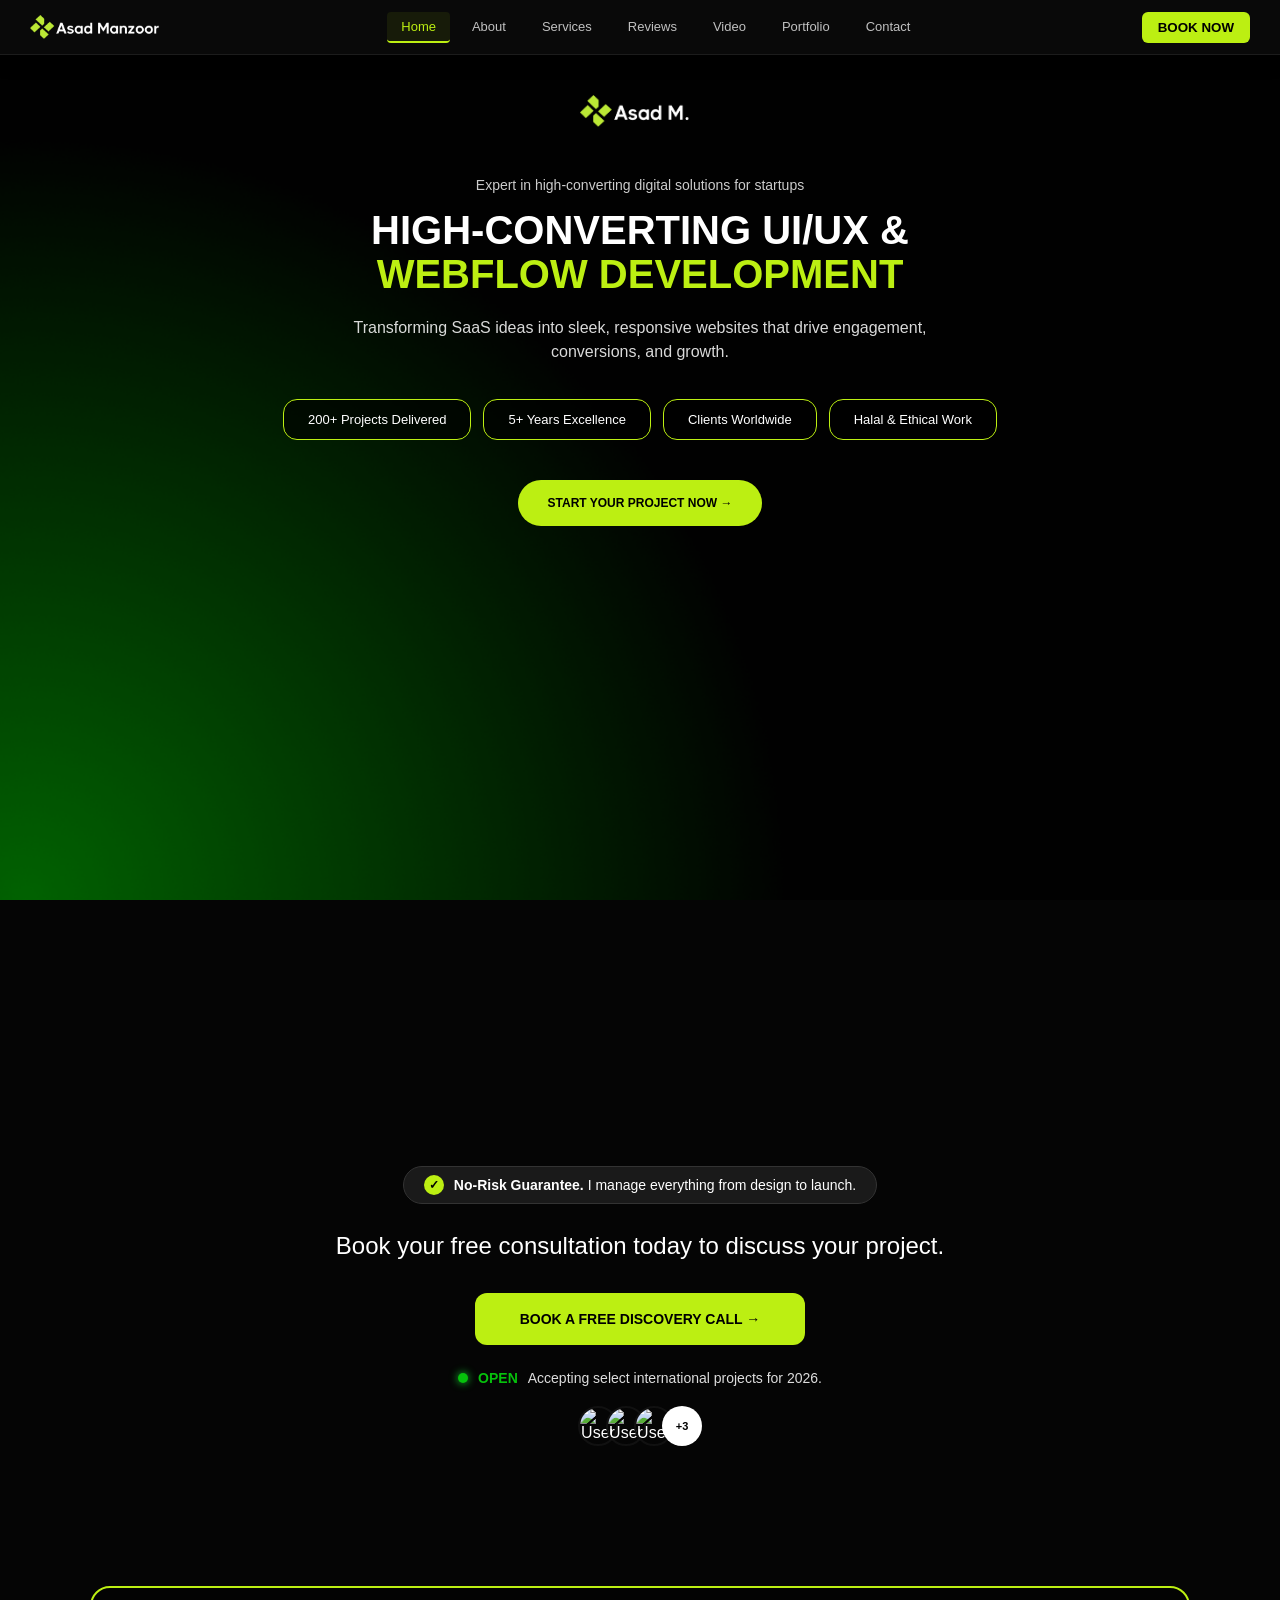
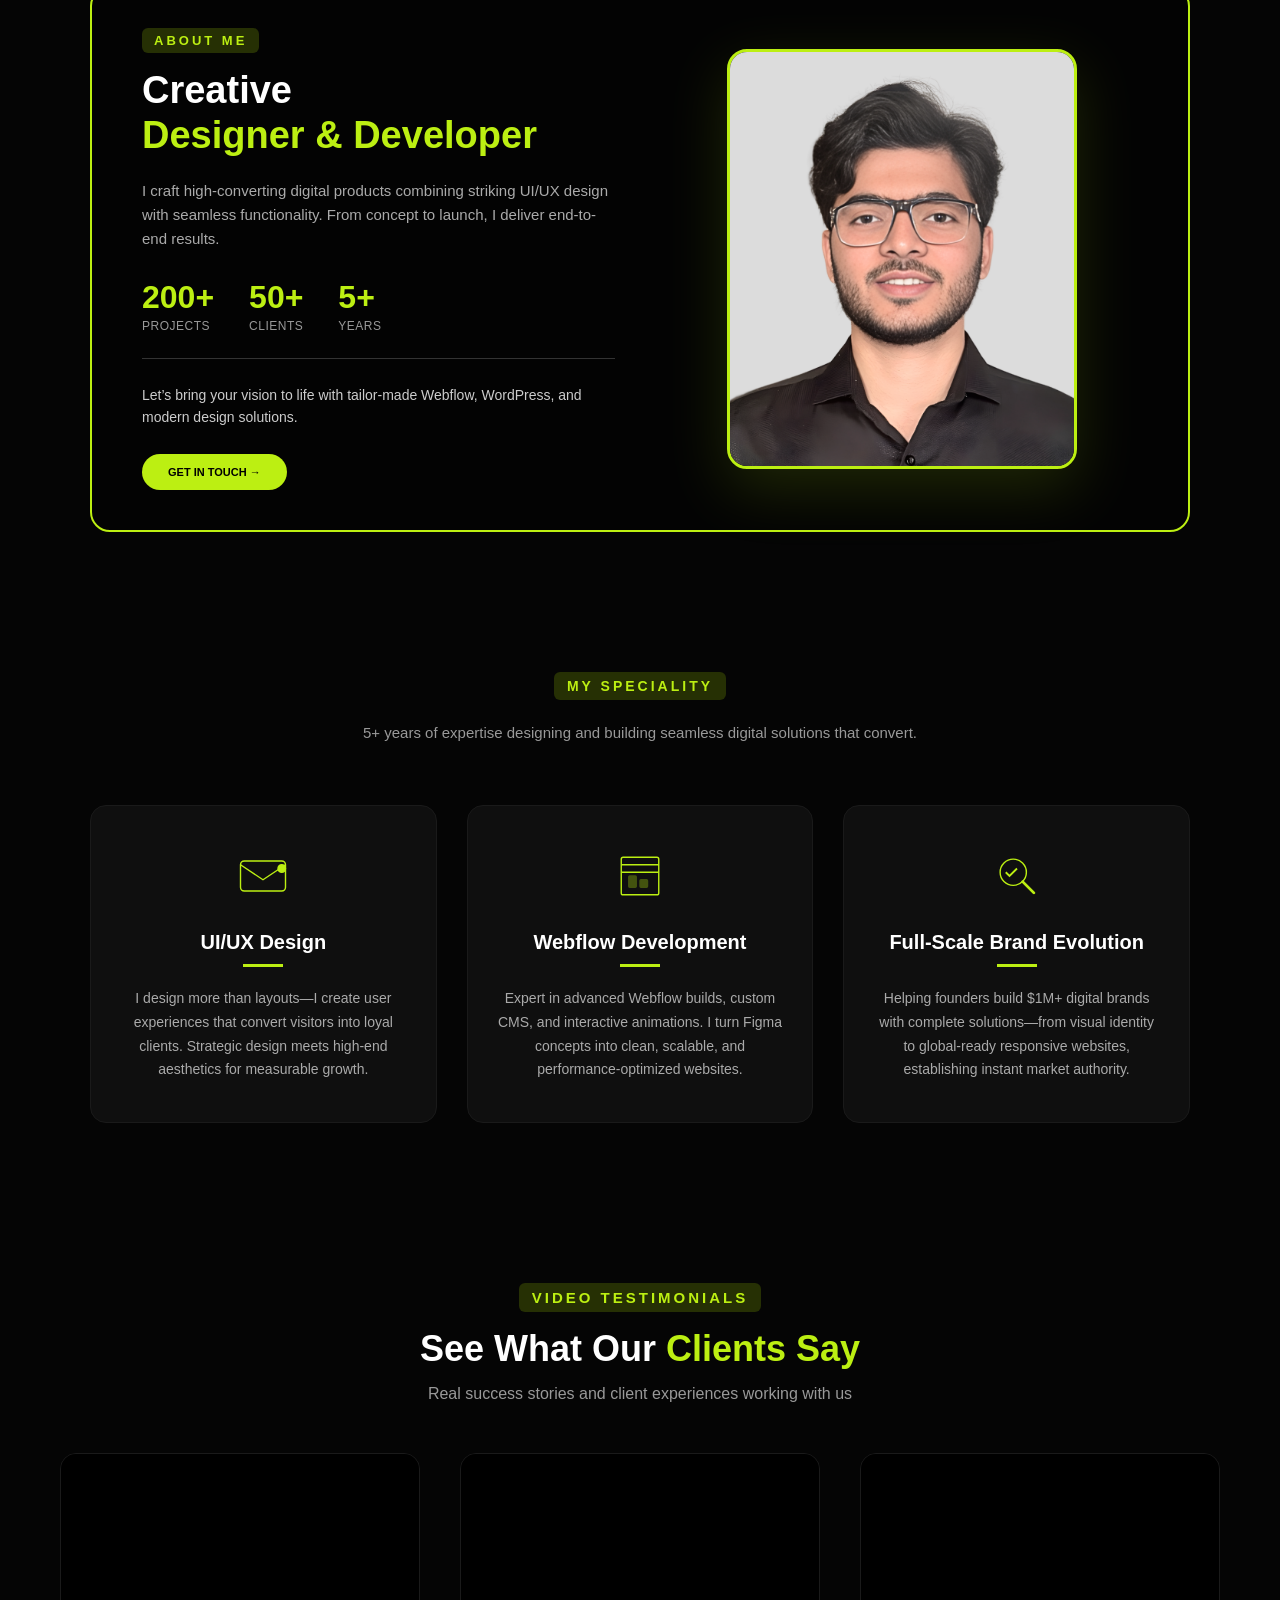
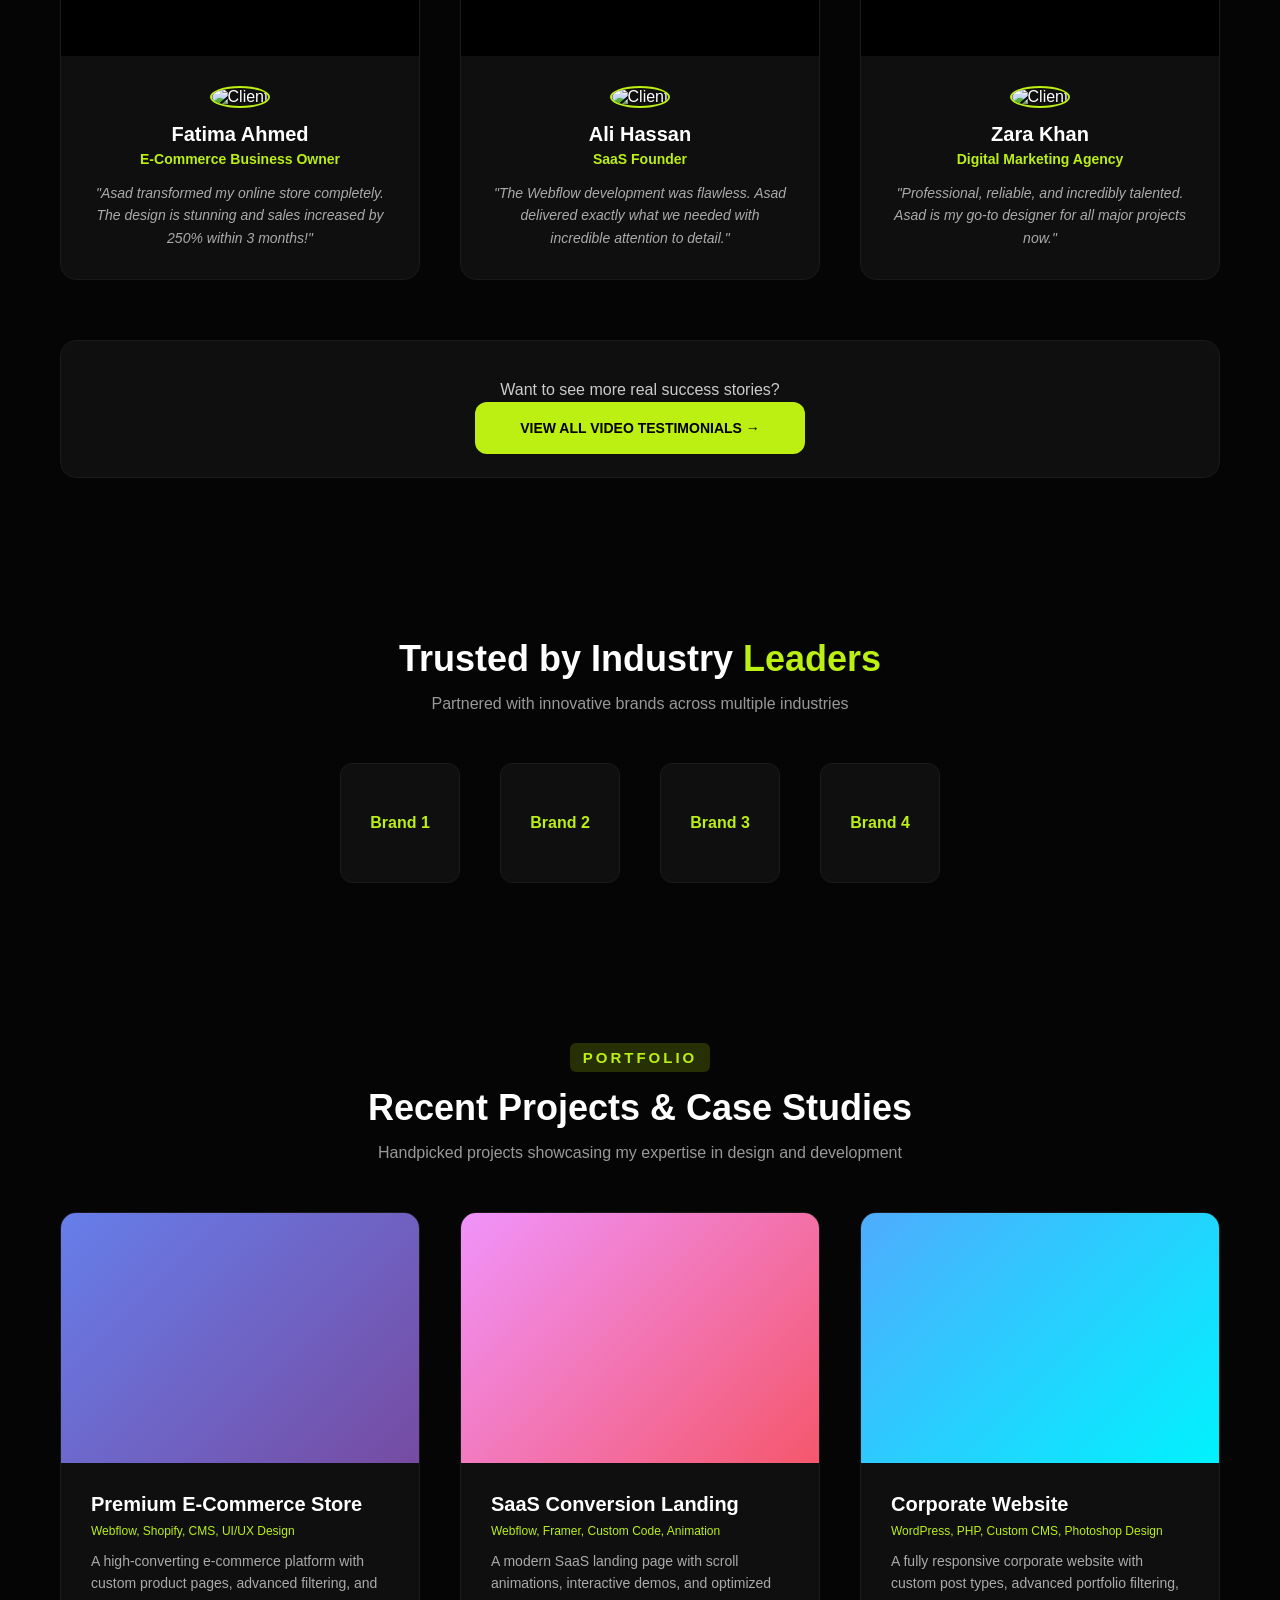
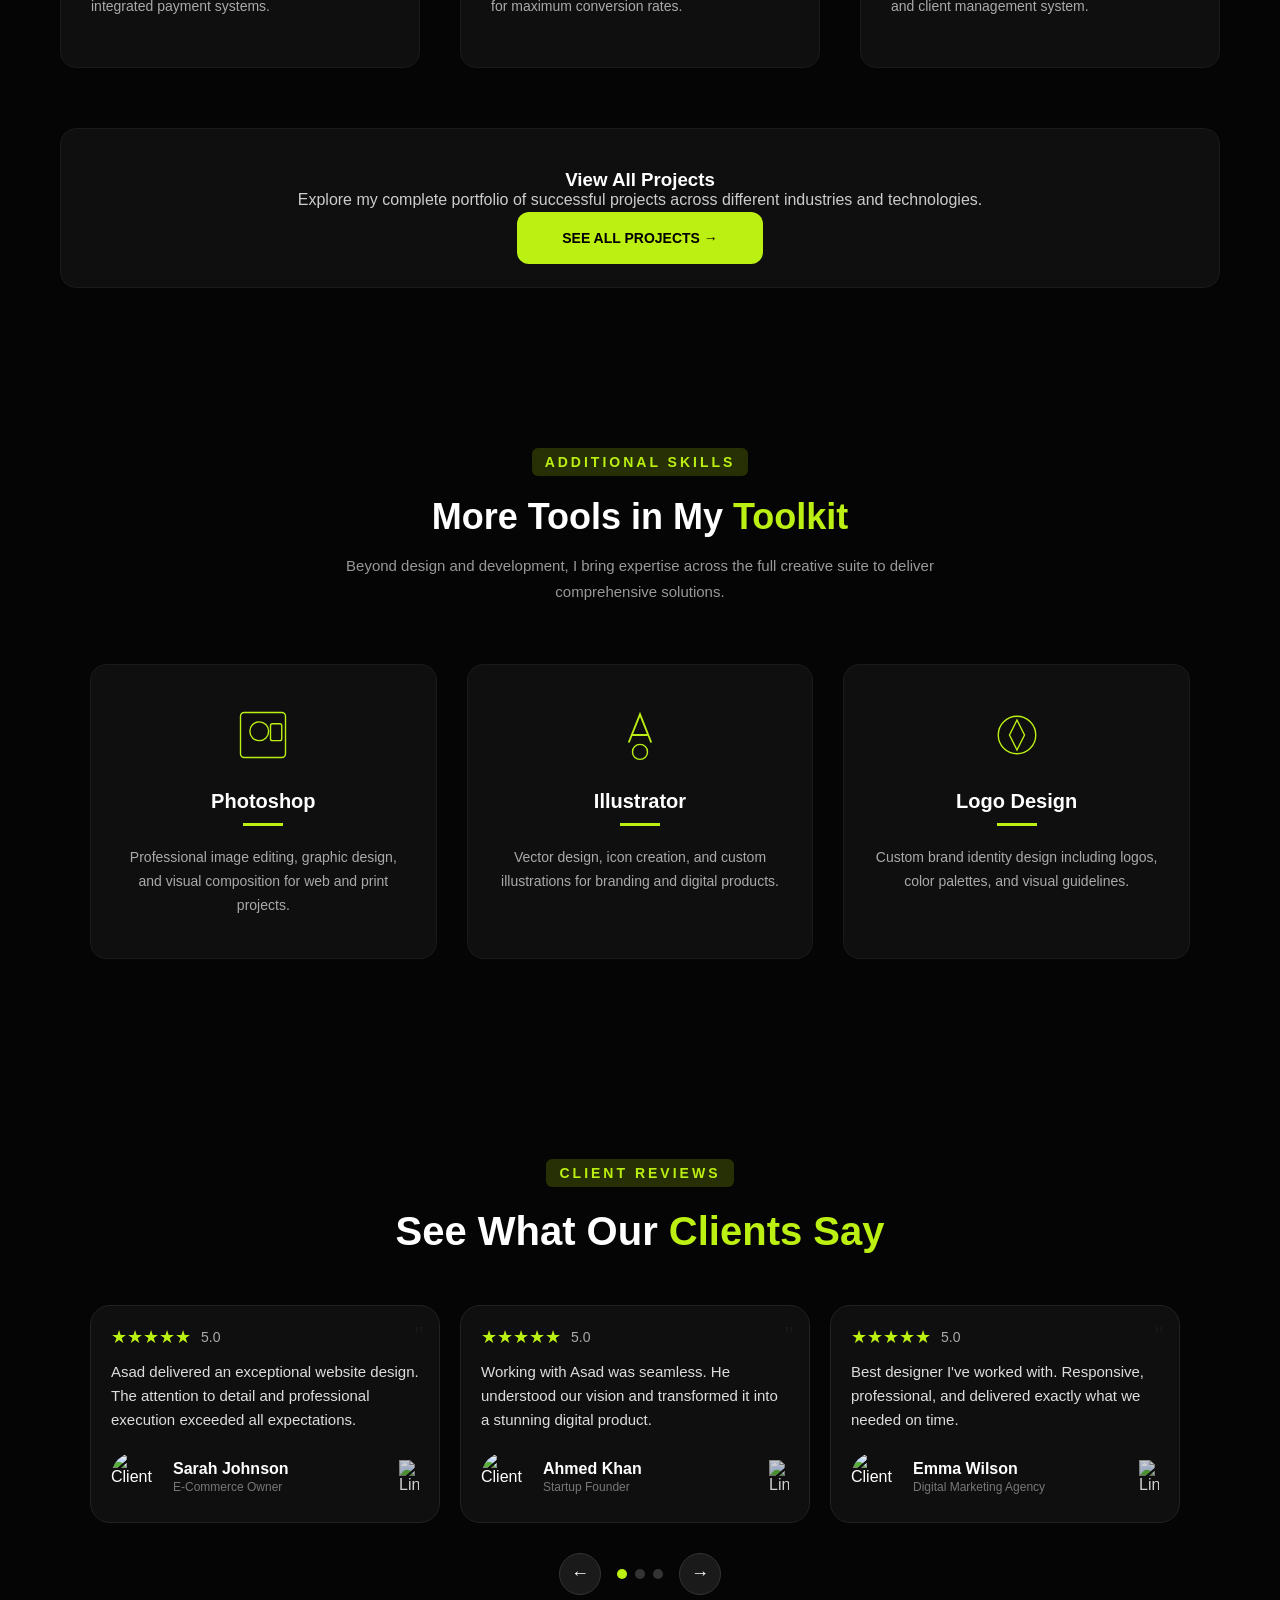
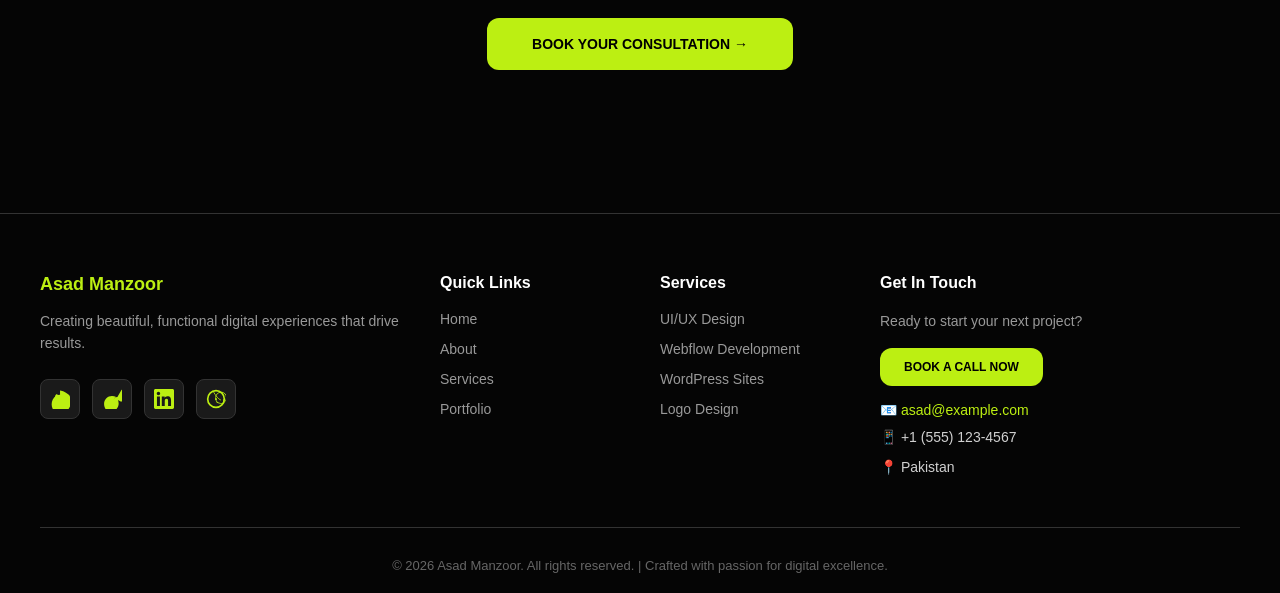
==== index.html @ 87a4d6ca "Done first comit" ====
<!DOCTYPE html> 
<html lang="en">
<head>
  <meta charset="UTF-8" />
  <meta name="viewport" content="width=device-width, initial-scale=1.0" />
  <title>AI Workshop Landing</title>
  
  <!-- Stylesheets -->
  <link rel="stylesheet" href="css/styles.css" />
</head>
<body>

  <!-- ============================================================
       NAVBAR (Loaded dynamically)
       ============================================================ -->
  <div id="navbar-container"></div>

  <!-- ============================================================
       MAIN CONTENT
       ============================================================ -->
  <main>

    <!-- --------------------------------------------------------
         HERO SECTION
         -------------------------------------------------------- -->
    <section class="hero-section" id="home">

      <!-- Logo -->
      <img class="header-logo" src="Assets/logo.png" alt="Logo" />

      <!-- Text -->
      <p class="subtitle">Expert in high-converting digital solutions for startups</p>

      <h1>
        HIGH-CONVERTING UI/UX &amp; <br />
        <span class="highlight">WEBFLOW DEVELOPMENT</span>
      </h1>

      <p class="description">
        Transforming SaaS ideas into sleek, responsive websites that drive engagement, conversions, and growth.
      </p>

      <!-- Info Pills -->
      <div class="info-row">
        <div class="info-pill">200+ Projects Delivered</div>
        <div class="info-pill">5+ Years Excellence</div>
        <div class="info-pill">Clients Worldwide</div>
        <div class="info-pill">Halal &amp; Ethical Work</div>
      </div>

      <!-- CTA -->
      <a href="#workshop" class="cta">START YOUR PROJECT NOW →</a>

      <!-- Video -->
      <div class="my-video">
        <iframe
          src="https://player.vimeo.com/video/1160197562?badge=0&amp;autopause=0&amp;player_id=0&amp;app_id=58479"
          frameborder="0"
          allow="autoplay; fullscreen;"
          title="Video"
        ></iframe>
      </div>

    </section>

    <!-- --------------------------------------------------------
         WORKSHOP CTA SECTION
         -------------------------------------------------------- -->
    <section class="workshop-section" id="workshop">

      <!-- Badge -->
      <div class="ws-badge">
        <div class="ws-check-icon">✓</div>
        <span>
          <strong style="color: white;">No-Risk Guarantee.</strong>
          I manage everything from design to launch.
        </span>
      </div>

      <!-- Headline -->
      <h2 class="ws-headline">
        Book your free consultation today to discuss your project.
      </h2>

      <!-- Button -->
      <a href="#" class="ws-button">BOOK A FREE DISCOVERY CALL →</a>

      <!-- Live Status -->
      <div class="ws-status-line">
        <div class="ws-live-dot"></div>
        <span style="color: #06c10c; font-weight: bold;">OPEN</span>
        <span>Accepting select international projects for 2026.</span>
      </div>

      <!-- Avatar Group -->
      <div class="avatar-group">
        <img src="https://i.pravatar.cc/100?img=1" class="avatar" alt="User 1" />
        <img src="https://i.pravatar.cc/100?img=2" class="avatar" alt="User 2" />
        <img src="https://i.pravatar.cc/100?img=3" class="avatar" alt="User 3" />
        <div class="avatar-count">+3</div>
      </div>

    </section>

    <!-- --------------------------------------------------------
         ABOUT SECTION
         -------------------------------------------------------- -->
    <section class="about-section" id="about">
      <div class="about-wrapper">
        <div class="about-box">
          <div class="about-content">
            <div class="section-label">ABOUT ME</div>
            <h2>Creative<br><span class="highlight">Designer &amp; Developer<br></span></h2>
            <p class="about-description">
              I craft high-converting digital products combining striking UI/UX design with seamless functionality. From concept to launch, I deliver end-to-end results.
            </p>
            
            <div class="about-stats">
              <div class="stat-item">
                <div class="stat-number">200+</div>
                <div class="stat-label">Projects</div>
              </div>
              <div class="stat-item">
                <div class="stat-number">50+</div>
                <div class="stat-label">Clients</div>
              </div>
              <div class="stat-item">
                <div class="stat-number">5+</div>
                <div class="stat-label">Years</div>
              </div>
            </div>

            <p class="about-text">
              Let’s bring your vision to life with tailor-made Webflow, WordPress, and modern design solutions.
            </p>
            
            <a href="#workshop" class="cta about-cta">GET IN TOUCH →</a>
          </div>
          <div class="about-image">
            <img src="Assets/Profile.png" alt="Profile" class="profile-img" />
          </div>
        </div>
      </div>
    </section>

    <!-- --------------------------------------------------------
         SPECIALITIES SECTION
         -------------------------------------------------------- -->
    <section class="specialities-section" id="speciality">

      <!-- Heading -->
      <div class="section-label">MY SPECIALITY</div>
      <p class="specialities-description">
        5+ years of expertise designing and building seamless digital solutions that convert.
      </p>

      <!-- Cards Grid -->
      <div class="specialities-grid">

        <!-- Card 1: UI/UX Design -->
        <div class="speciality-card">
          <div class="speciality-icon">
            <svg viewBox="0 0 64 64" xmlns="http://www.w3.org/2000/svg">
              <rect x="8" y="16" width="48" height="32" rx="4" />
              <path d="M8 20 L32 36 L56 20" />
              <circle cx="52" cy="24" r="4" fill="#BCEF12" />
            </svg>
          </div>
          <h3>UI/UX Design</h3>
          <div class="speciality-underline"></div>
          <p>I design more than layouts—I create user experiences that convert visitors into loyal clients. Strategic design meets high-end aesthetics for measurable growth.</p>
        </div>

        <!-- Card 2: Webflow Development -->
        <div class="speciality-card">
          <div class="speciality-icon">
            <svg viewBox="0 0 64 64" xmlns="http://www.w3.org/2000/svg">
              <rect x="12" y="12" width="40" height="40" rx="2" />
              <path d="M12 20 L52 20 M12 28 L52 28" />
              <rect x="20" y="32" width="8" height="12" rx="1" fill="#BCEF12" opacity="0.3" />
              <rect x="32" y="36" width="8" height="8" rx="1" fill="#BCEF12" opacity="0.3" />
            </svg>
          </div>
          <h3>Webflow Development</h3>
          <div class="speciality-underline"></div>
          <p>Expert in advanced Webflow builds, custom CMS, and interactive animations. I turn Figma concepts into clean, scalable, and performance-optimized websites.</p>
        </div>

        <!-- Card 3: Full-Scale Brand Evolution -->
        <div class="speciality-card">
          <div class="speciality-icon">
            <svg viewBox="0 0 64 64" xmlns="http://www.w3.org/2000/svg">
              <circle cx="28" cy="28" r="14" />
              <path d="M38 38 L50 50" stroke-width="3" stroke-linecap="round" />
              <polyline points="20,28 24,32 32,24" fill="none" stroke="#BCEF12" stroke-width="2" />
            </svg>
          </div>
          <h3>Full-Scale Brand Evolution</h3>
          <div class="speciality-underline"></div>
          <p>Helping founders build $1M+ digital brands with complete solutions—from visual identity to global-ready responsive websites, establishing instant market authority.</p>
        </div>

      </div><!-- end .specialities-grid -->

    </section>

    





    <!-- --------------------------------------------------------
         VIDEO TESTIMONIALS SECTION
         -------------------------------------------------------- -->
    <section class="video-testimonials" id="video-testimonials">
      <div class="testimonial-container">
        <div class="section-label">VIDEO TESTIMONIALS</div>
        <h2>See What Our <span class="highlight">Clients Say</span></h2>
        <p class="videos-description">Real success stories and client experiences working with us</p>
        
        <div class="video-grid">
          <!-- Video 1 -->
          <div class="video-card">
            <div class="video-wrapper">
              <iframe src="https://www.youtube.com/embed/dQw4w9WgXcQ" title="Client Testimonial 1" allowfullscreen="" loading="lazy"></iframe>
            </div>
            <div class="video-info">
              <div class="client-avatar">
                <img src="https://i.pravatar.cc/100?img=15" alt="Client" />
              </div>
              <h3>Fatima Ahmed</h3>
              <p class="client-role">E-Commerce Business Owner</p>
              <p class="client-testimonial">"Asad transformed my online store completely. The design is stunning and sales increased by 250% within 3 months!"</p>
            </div>
          </div>

          <!-- Video 2 -->
          <div class="video-card">
            <div class="video-wrapper">
              <iframe src="https://www.youtube.com/embed/dQw4w9WgXcQ" title="Client Testimonial 2" allowfullscreen="" loading="lazy"></iframe>
            </div>
            <div class="video-info">
              <div class="client-avatar">
                <img src="https://i.pravatar.cc/100?img=16" alt="Client" />
              </div>
              <h3>Ali Hassan</h3>
              <p class="client-role">SaaS Founder</p>
              <p class="client-testimonial">"The Webflow development was flawless. Asad delivered exactly what we needed with incredible attention to detail."</p>
            </div>
          </div>

          <!-- Video 3 -->
          <div class="video-card">
            <div class="video-wrapper">
              <iframe src="https://www.youtube.com/embed/dQw4w9WgXcQ" title="Client Testimonial 3" allowfullscreen="" loading="lazy"></iframe>
            </div>
            <div class="video-info">
              <div class="client-avatar">
                <img src="https://i.pravatar.cc/100?img=17" alt="Client" />
              </div>
              <h3>Zara Khan</h3>
              <p class="client-role">Digital Marketing Agency</p>
              <p class="client-testimonial">"Professional, reliable, and incredibly talented. Asad is my go-to designer for all major projects now."</p>
            </div>
          </div>
        </div>

        <div class="video-cta">
          <p>Want to see more real success stories?</p>
          <a href="video_testimonials.html" class="ws-button">VIEW ALL VIDEO TESTIMONIALS →</a>
        </div>
      </div>
    </section>

    <!-- --------------------------------------------------------
         TRUSTED PARTNERS SECTION
         -------------------------------------------------------- -->
    <section class="trusted-partners">
      <div class="partner-container">
        <h2>Trusted by Industry <span class="highlight">Leaders</span></h2>
        <p class="partners-description">Partnered with innovative brands across multiple industries</p>
        <div class="partners-logos">
          <div class="partner-logo">Brand 1</div>
          <div class="partner-logo">Brand 2</div>
          <div class="partner-logo">Brand 3</div>
          <div class="partner-logo">Brand 4</div>
        </div>
      </div>
    </section>




    <section class="projects" id="portfolio">
      <div class="section-label">PORTFOLIO</div>
      <h2>Recent Projects &amp; Case Studies</h2>
      <p class="projects-description">Handpicked projects showcasing my expertise in design and development</p>
      
      <div class="projects-grid">
        <!-- Project 1 -->
        <div class="project-card">
          <div class="project-image" style="background: linear-gradient(135deg, #667eea 0%, #764ba2 100%);">
            <div class="project-overlay">
              <h3>E-Commerce Platform</h3>
              <p>Shopify + Custom Webflow Integration</p>
            </div>
          </div>
          <div class="project-info">
            <h3>Premium E-Commerce Store</h3>
            <p class="project-tech">Webflow, Shopify, CMS, UI/UX Design</p>
            <p class="project-description">A high-converting e-commerce platform with custom product pages, advanced filtering, and integrated payment systems.</p>
          </div>
        </div>

        <!-- Project 2 -->
        <div class="project-card">
          <div class="project-image" style="background: linear-gradient(135deg, #f093fb 0%, #f5576c 100%);">
            <div class="project-overlay">
              <h3>SaaS Landing Page</h3>
              <p>Webflow + Custom Animations</p>
            </div>
          </div>
          <div class="project-info">
            <h3>SaaS Conversion Landing</h3>
            <p class="project-tech">Webflow, Framer, Custom Code, Animation</p>
            <p class="project-description">A modern SaaS landing page with scroll animations, interactive demos, and optimized for maximum conversion rates.</p>
          </div>
        </div>

        <!-- Project 3 -->
        <div class="project-card">
          <div class="project-image" style="background: linear-gradient(135deg, #4facfe 0%, #00f2fe 100%);">
            <div class="project-overlay">
              <h3>WordPress Corporate Site</h3>
              <p>WordPress + Custom Theme</p>
            </div>
          </div>
          <div class="project-info">
            <h3>Corporate Website</h3>
            <p class="project-tech">WordPress, PHP, Custom CMS, Photoshop Design</p>
            <p class="project-description">A fully responsive corporate website with custom post types, advanced portfolio filtering, and client management system.</p>
          </div>
        </div>
      </div>

      <div class="projects-cta">
        <h3>View All Projects</h3>
        <p>Explore my complete portfolio of successful projects across different industries and technologies.</p>
        <a href="portfolio_projects.html" class="ws-button">SEE ALL PROJECTS →</a>
      </div>
    </section>



    <!-- --------------------------------------------------------
         MY OTHER SKILLS
         -------------------------------------------------------- -->
    <section class="specialities-section">

      <!-- Heading -->
      <div class="section-label">ADDITIONAL SKILLS</div>
      <h2>More Tools in My <span class="highlight">Toolkit</span></h2>
      <p class="specialities-description">
        Beyond design and development, I bring expertise across the full creative suite to deliver comprehensive solutions.
      </p>

      <!-- Cards Grid -->
      <div class="specialities-grid">

        <!-- Card 1: Photoshop -->
        <div class="speciality-card">
          <div class="speciality-icon">
            <svg viewBox="0 0 64 64" xmlns="http://www.w3.org/2000/svg">
              <rect x="8" y="8" width="48" height="48" rx="4" />
              <circle cx="28" cy="28" r="10" />
              <rect x="40" y="20" width="12" height="18" rx="2" />
            </svg>
          </div>
          <h3>Photoshop</h3>
          <div class="speciality-underline"></div>
          <p>Professional image editing, graphic design, and visual composition for web and print projects.</p>
        </div>

        <!-- Card 2: Illustrator -->
        <div class="speciality-card">
          <div class="speciality-icon">
            <svg viewBox="0 0 64 64" xmlns="http://www.w3.org/2000/svg">
              <path d="M20 40 L32 10 L44 40 M24 32 L40 32" stroke="#BCEF12" stroke-width="2" fill="none" />
              <circle cx="32" cy="50" r="8" />
            </svg>
          </div>
          <h3>Illustrator</h3>
          <div class="speciality-underline"></div>
          <p>Vector design, icon creation, and custom illustrations for branding and digital products.</p>
        </div>

        <!-- Card 3: Logo Design -->
        <div class="speciality-card">
          <div class="speciality-icon">
            <svg viewBox="0 0 64 64" xmlns="http://www.w3.org/2000/svg">
              <circle cx="32" cy="32" r="20" />
              <path d="M32 16 L40 32 L32 48 L24 32 Z" />
            </svg>
          </div>
          <h3>Logo Design</h3>
          <div class="speciality-underline"></div>
          <p>Custom brand identity design including logos, color palettes, and visual guidelines.</p>
        </div>

      </div><!-- end .specialities-grid -->

    </section>


    

  


      <!-- --------------------------------------------------------
         TESTIMONIAL SECTION
         -------------------------------------------------------- -->
    <section class="testimonial-section" id="testimonials">

      <!-- Heading -->
      <div class="section-label">CLIENT REVIEWS</div>
      <h2>See What Our <span class="highlight">Clients Say</span></h2>

      <!-- Carousel Wrapper -->
      <div class="carousel-wrapper">
        <div class="carousel-track" id="carouselTrack">

          <!-- Card 1 -->
          <div class="testimonial-card">
            <div class="quote-icon">"</div>
            <div class="stars">★★★★★ <span class="rating-num">5.0</span></div>
            <p class="quote-text">
              Asad delivered an exceptional website design. The attention to detail and professional execution exceeded all expectations.
            </p>
            <div class="user-info">
              <img src="https://i.pravatar.cc/100?img=11" class="user-img" alt="Client" />
              <div>
                <div class="user-name">Sarah Johnson</div>
                <div class="user-title">E-Commerce Owner</div>
              </div>
              <img src="https://cdn-icons-png.flaticon.com/512/174/174857.png" class="linkedin-icon" alt="LinkedIn" />
            </div>
          </div>

            <div class="testimonial-card">
            <div class="quote-icon">"</div>
            <div class="stars">★★★★★ <span class="rating-num">5.0</span></div>
            <p class="quote-text">
              Working with Asad was seamless. He understood our vision and transformed it into a stunning digital product.
            </p>
            <div class="user-info">
              <img src="https://i.pravatar.cc/100?img=12" class="user-img" alt="Client" />
              <div>
                <div class="user-name">Ahmed Khan</div>
                <div class="user-title">Startup Founder</div>
              </div>
              <img src="https://cdn-icons-png.flaticon.com/512/174/174857.png" class="linkedin-icon" alt="LinkedIn" />
            </div>
          </div>

            <div class="testimonial-card">
            <div class="quote-icon">"</div>
            <div class="stars">★★★★★ <span class="rating-num">5.0</span></div>
            <p class="quote-text">
              Best designer I've worked with. Responsive, professional, and delivered exactly what we needed on time.
            </p>
            <div class="user-info">
              <img src="https://i.pravatar.cc/100?img=13" class="user-img" alt="Client" />
              <div>
                <div class="user-name">Emma Wilson</div>
                <div class="user-title">Digital Marketing Agency</div>
              </div>
              <img src="https://cdn-icons-png.flaticon.com/512/174/174857.png" class="linkedin-icon" alt="LinkedIn" />
            </div>
          </div>

          <!-- Card 2 -->
          <div class="testimonial-card">
            <div class="quote-icon">"</div>
            <div class="stars">★★★★★ <span class="rating-num">5.0</span></div>
            <p class="quote-text">
              Simple, practical, and straight to the point. Best 2 hours I've spent learning AI.
            </p>
            <div class="user-info">
              <img src="https://i.pravatar.cc/100?img=12" class="user-img" alt="Ahmed" />
              <div>
                <div class="user-name">Ahmed</div>
                <div class="user-title">Entrepreneur</div>
              </div>
              <img src="https://cdn-icons-png.flaticon.com/512/174/174857.png" class="linkedin-icon" alt="LinkedIn" />
            </div>
          </div>

          <!-- Card 3 -->
          <div class="testimonial-card">
            <div class="quote-icon">"</div>
            <div class="stars">★★★★☆ <span class="rating-num">4.5</span></div>
            <p class="quote-text">
              The way AI concepts and content creation were explained was very easy to follow.
            </p>
            <div class="user-info">
              <img src="https://i.pravatar.cc/100?img=26" class="user-img" alt="Noor" />
              <div>
                <div class="user-name">Noor Ahmed</div>
                <div class="user-title">Content Creator</div>
              </div>
              <img src="https://cdn-icons-png.flaticon.com/512/174/174857.png" class="linkedin-icon" alt="LinkedIn" />
            </div>
          </div>

        </div><!-- end .carousel-track -->
      </div><!-- end .carousel-wrapper -->

      <!-- Prev / Dots / Next -->
      <div class="carousel-controls">
        <button class="carousel-btn" id="prevBtn">&#8592;</button>
        <div class="dots" id="dots"></div>
        <button class="carousel-btn" id="nextBtn">&#8594;</button>
      </div>

      <!-- Bottom CTA -->
      <a href="#workshop" class="ws-button" style="margin-bottom: 0;">BOOK YOUR CONSULTATION →</a>

    </section>


  <!-- ============================================================
       FOOTER (Loaded dynamically)
       ============================================================ -->
  <div id="footer-container"></div>
  



  <!-- ============================================================
       SCRIPTS
       ============================================================ -->
  <script src="https://player.vimeo.com/api/player.js"></script>
  <script src="js/navigation.js"></script>
  <script src="js/carousel.js"></script>

  <script>
    // Load navbar and footer from external HTML files
    document.addEventListener('DOMContentLoaded', function() {
      // Load navbar
      fetch('navbar.html')
        .then(response => response.text())
        .then(data => {
          document.getElementById('navbar-container').innerHTML = data;
          // Initialize navigation
          initNavigation();
        });

      // Load footer
      fetch('footer.html')
        .then(response => response.text())
        .then(data => {
          document.getElementById('footer-container').innerHTML = data;
        });
    });

    function toggleMenu() {
      const nav = document.getElementById("nav");
      if(nav) nav.classList.toggle("active");
    }
  </script>

</body>
</html>
---- css/styles.css ----
/* ============================================================
   1. GLOBAL RESET & BASE STYLES
   ============================================================ */
* {
  margin: 0;
  padding: 0;
  box-sizing: border-box;
  font-family: Arial, Helvetica, sans-serif;
}

body {
  min-height: 200vh;
  background-color: #050505;
  color: white;
  width:100vw;
  padding-top: 55px;
}

body::before {
  content: "";
  position: fixed;
  inset: 0;
  background: url('../Assets/bg-main.png') center / cover no-repeat;
  z-index: -1;
  opacity: 0.8;
}


/* ============================================================
   2. HEADER
   ============================================================ */

/* --- Layout --- */
header {
  width: 100%;
  height: 55px;
  background-color: rgba(10, 10, 10, 0.98);
  backdrop-filter: blur(10px);
  -webkit-backdrop-filter: blur(10px);
  display: flex;
  align-items: center;
  justify-content: space-between;
  padding: 0 30px;
  position: fixed;
  top: 0;
  left: 0;
  z-index: 1000;
  border-bottom: 1px solid rgba(255, 255, 255, 0.08);
  box-shadow: 0 4px 20px rgba(0, 0, 0, 0.3);
}

/* --- Logo --- */
.logo-container {
  display: flex;
  flex-direction: column;
  gap: 2px;
}

.logo {
  color: white;
  font-weight: bold;
  font-size: 18px;
  white-space: nowrap;
}

.header-logo-small {
  width: 140px;
  height: auto;
  display: block;
}

.logo-subtitle {
  color: #BCEF12;
  font-size: 11px;
  font-weight: 600;
  letter-spacing: 0.5px;
  text-transform: uppercase;
}

/* --- Navigation --- */
nav {
  display: flex;
  gap: 8px;
  background-color: transparent;
  padding: 0;
  border-radius: 0;
  flex-wrap: wrap;
}

nav a {
  color: #e0e0e0;
  text-decoration: none;
  font-size: 13px;
  opacity: 0.85;
  padding: 7px 14px;
  border-radius: 4px;
  transition: all 0.3s ease;
  white-space: nowrap;
  border-bottom: 2px solid transparent;
}

nav a:hover {
  opacity: 1;
  color: #BCEF12;
  border-bottom-color: #BCEF12;
  background-color: rgba(188, 239, 18, 0.1);
}

nav a.active {
  color: #BCEF12;
  opacity: 1;
  border-bottom-color: #BCEF12;
  background-color: rgba(188, 239, 18, 0.08);
}

/* --- Header Button --- */
.head-button {
  padding: 8px 16px;
  background-color: #BCEF12;
  border: none;
  border-radius: 6px;
  font-weight: bold;
  cursor: pointer;
  color: black;
  transition: all 0.3s ease;
}

.head-button:hover {
  background-color: #a8d610;
  transform: scale(1.05);
}

/* --- Mobile Toggle --- */
.menu-toggle {
  display: none;
  font-size: 26px;
  color: white;
  cursor: pointer;
  background: none;
  border: none;
  padding: 0;
  z-index: 1001;
}

/* Mobile nav active state */
nav.active {
  display: flex !important;
  flex-direction: column;
  position: absolute;
  top: 55px;
  left: 0;
  width: 100%;
  background-color: rgba(17, 15, 15, 0.98);
  backdrop-filter: blur(8px);
  padding: 15px;
  gap: 0;
  border-radius: 0;
  border-bottom: 1px solid rgba(188, 239, 18, 0.15);
  box-shadow: 0 8px 24px rgba(0, 0, 0, 0.4);
}

nav.active a {
  width: 100%;
  padding: 12px 16px;
  border-radius: 8px;
  margin-bottom: 5px;
}


/* ============================================================
   3. HERO SECTION
   ============================================================ */

/* --- Layout --- */
.hero-section {
  min-height: 100vh;
  display: flex;
  flex-direction: column;
  align-items: center;
  justify-content: center;
  text-align: center;
  padding: 40px 20px;
}

/* --- Logo Image --- */
.header-logo {
  width: 120px;
  margin-bottom: 20px;
  padding-bottom: 30px;
}

/* --- Text Content --- */
.subtitle {
  font-size: 14px;
  opacity: 0.8;
  margin-bottom: 15px;
}

.hero-section h1 {
  font-size: 40px;
  line-height: 1.1;
  margin-bottom: 20px;
  font-weight: 800;
}

.highlight {
  color: #BCEF12;
}

.description {
  max-width: 650px;
  font-size: 16px;
  opacity: 0.85;
  margin-bottom: 35px;
  line-height: 1.5;
}

/* --- Info Pills Row --- */
.info-row {
  display: flex;
  flex-wrap: wrap;
  gap: 12px;
  justify-content: center;
  margin-bottom: 40px;
}

.info-pill {
  padding: 12px 24px;
  border-radius: 14px;
  border: 1px solid #BCEF12;
  background: rgba(0, 0, 0, 0.6);
  font-size: 13px;
}

/* --- CTA Button --- */
.cta {
  display: inline-block;
  padding: 16px 30px;
  background-color: #BCEF12;
  color: black;
  font-size: 12px;
  font-weight: 800;
  border-radius: 30px;
  text-decoration: none;
  transition: 0.2s;
}

.cta:hover {
  transform: scale(1.05);
}

/* --- Embedded Video --- */
.my-video {
  margin-top: 50px;
}

.my-video iframe {
  width: 80vw;
  max-width: 900px;
  aspect-ratio: 16 / 9;
  border-radius: 20px;
}


/* ============================================================
   4. WORKSHOP CTA SECTION
   ============================================================ */

/* --- Layout --- */
.workshop-section {
  padding: 40px 20px 80px 20px;
  display: flex;
  flex-direction: column;
  align-items: center;
  text-align: center;
}

/* --- Badge --- */
.ws-badge {
  display: inline-flex;
  align-items: center;
  background-color: #1a1a1a;
  border: 1px solid #333;
  padding: 8px 20px;
  border-radius: 50px;
  font-size: 14px;
  margin-bottom: 25px;
  gap: 10px;
}

.ws-check-icon {
  background-color: #BCEF12;
  color: black;
  width: 20px;
  height: 20px;
  border-radius: 50%;
  display: flex;
  align-items: center;
  justify-content: center;
  font-weight: bold;
  font-size: 12px;
}

/* --- Headline --- */
.ws-headline {
  font-size: 24px;
  line-height: 1.4;
  max-width: 700px;
  margin-bottom: 30px;
  font-weight: 400;
}

/* --- Workshop Button --- */
.ws-button {
  background-color: #BCEF12;
  color: black;
  padding: 18px 45px;
  font-size: 14px;
  font-weight: 800;
  border-radius: 12px;
  text-decoration: none;
  transition: 0.2s;
  margin-bottom: 25px;
}

.ws-button:hover {
  transform: scale(1.03);
  box-shadow: 0 0 20px rgba(188, 239, 18, 0.3);
}

/* --- Live Status Line --- */
.ws-status-line {
  display: flex;
  align-items: center;
  justify-content: center;
  gap: 10px;
  font-size: 14px;
  color: #ddd;
  margin-bottom: 20px;
}

.ws-live-dot {
  width: 10px;
  height: 10px;
  background-color: #06c10c;
  border-radius: 50%;
  box-shadow: 0 0 8px #13d630;
  animation: pulse 1.5s infinite;
}

@keyframes pulse {
  0%   { opacity: 1; }
  50%  { opacity: 0.5; }
  100% { opacity: 1; }
}

/* --- Avatar Group --- */
.avatar-group {
  display: flex;
  justify-content: center;
  align-items: center;
}

.avatar {
  width: 40px;
  height: 40px;
  border-radius: 50%;
  border: 2px solid #111;
  margin-left: -12px;
}

.avatar:first-child {
  margin-left: 0;
}

.avatar-count {
  width: 40px;
  height: 40px;
  border-radius: 50%;
  background-color: white;
  color: black;
  font-weight: bold;
  display: flex;
  align-items: center;
  justify-content: center;
  font-size: 11px;
  margin-left: -12px;
  z-index: 5;
}


/* ============================================================
   5. SPECIALITIES SECTION
   ============================================================ */

/* --- Section Layout --- */
.specialities-section {
  display: flex;
  flex-direction: column;
  align-items: center;

  padding: 80px 20px;
  text-align: center;
  max-width: 1200px;
  margin: 0 auto;
}

.specialities-section .section-label {
  font-size: 14px;
  width: fit-content;
  letter-spacing: 3px;
  color: #BCEF12;
  padding: 6px 13px;
  margin-bottom: 20px;
  font-weight: 600;
  background-color: #263004;
  border-radius: 6px;
}

.specialities-section h2 {
  font-size: 36px;
  margin-bottom: 15px;
  font-weight: 800;
}

.specialities-description {
  max-width: 650px;
  margin: 0 auto 60px auto;
  font-size: 15px;
  line-height: 1.7;
  color: #999;
}

/* --- Cards Grid --- */
.specialities-grid {
  display: grid;
  grid-template-columns: repeat(auto-fit, minmax(300px, 1fr));
  gap: 30px;
  max-width: 1100px;
  margin: 0 auto;
}

.speciality-card {
  background: #0f0f0f;
  border: 1px solid #1a1a1a;
  border-radius: 16px;
  padding: 40px 30px;
  text-align: center;
  transition: 0.3s;
}

.speciality-card:hover {
  border-color: #BCEF12;
  transform: translateY(-5px);
}

/* --- Icon --- */
.speciality-icon {
  width: 60px;
  height: 60px;
  margin: 0 auto 25px auto;
  display: flex;
  align-items: center;
  justify-content: center;
}

.speciality-icon svg {
  width: 100%;
  height: 100%;
  stroke: #BCEF12;
  fill: none;
  stroke-width: 1.5;
}

/* --- Card Title --- */
.speciality-card h3 {
  font-size: 20px;
  margin-bottom: 10px;
  font-weight: 600;
}

.speciality-underline {
  width: 40px;
  height: 3px;
  background: #BCEF12;
  margin: 0 auto 20px auto;
}

/* --- Card Description --- */
.speciality-card p {
  font-size: 14px;
  line-height: 1.7;
  color: #aaa;
}


/* ============================================================
   6. TESTIMONIAL CAROUSEL
   ============================================================ */

/* --- Section Layout --- */
.testimonial-section {
  padding: 80px 20px;
  text-align: center;
  max-width: 1200px;
  margin: 0 auto;
}

.testimonial-section::before {
  content: "";
  display: block;
  margin-bottom: 40px;
}

.testimonial-section .section-label {
  font-size: 14px;
  letter-spacing: 3px;
  color: #BCEF12;
  padding: 6px 13px;
  margin-bottom: 20px;
  font-weight: 600;
  background-color: #263004;
  border-radius: 6px;
  display: inline-block;
}

.testimonial-section h2 {
  font-size: 40px;
  line-height: 1.2;
  margin-bottom: 50px;
  font-weight: 800;
}

/* --- Carousel Wrapper (clips overflow) --- */
.carousel-wrapper {
  --gap: 20px;
  --visible: 3;                                   /* cards visible at once */
  max-width: 1100px;
  margin: 0 auto 30px auto;
  overflow: hidden;
}

/* --- Sliding Track --- */
.carousel-track {
  display: flex;
  gap: var(--gap);
  transition: transform 0.4s ease;
}

/* --- Individual Card --- */
.testimonial-card {
  background: #0f0f0f;
  border: 1px solid #222;
  border-radius: 20px;
  padding: 20px;
  /* each card = (100% - total gaps) / visible count */
  width:350px;
  flex-shrink: 0;
  text-align: left;
  position: relative;
}

/* --- Arrow Buttons --- */
.carousel-btn {
  background: #1a1a1a;
  border: 1px solid #333;
  color: white;
  width: 42px;
  height: 42px;
  border-radius: 50%;
  font-size: 18px;
  cursor: pointer;
  display: flex;
  align-items: center;
  justify-content: center;
  transition: 0.2s;
}

.carousel-btn:hover {
  background: #BCEF12;
  color: black;
  border-color: #BCEF12;
}

.carousel-controls {
  display: flex;
  align-items: center;
  justify-content: center;
  gap: 16px;
  margin-bottom: 40px;
}

/* --- Dot Indicators (built by JS) --- */
.dots {
  display: flex;
  gap: 8px;
}

.dot {
  width: 10px;
  height: 10px;
  border-radius: 50%;
  background: #333;
  transition: 0.3s;
  cursor: pointer;
}

.dot.active {
  background: #BCEF12;
}

.quote-icon {
  position: absolute;
  top: 15px;
  right: 15px;
  font-size: 24px;
  color: #1a1a1a;
  font-family: serif;
}

/* --- Stars & Rating --- */
.stars {
  color: #BCEF12;
  font-size: 18px;
  margin-bottom: 12px;
  display: flex;
  align-items: center;
  gap: 5px;
}

.rating-num {
  color: #aaa;
  font-size: 14px;
  margin-left: 5px;
}

/* --- Quote Text --- */
.quote-text {
  font-size: 15px;
  line-height: 1.6;
  color: #ddd;
  margin-bottom: 20px;
  min-height: 60px;
}

/* --- User Info --- */
.user-info {
  display: flex;
  align-items: center;
  gap: 12px;
  position: relative;
}

.user-img {
  width: 50px;
  height: 50px;
  border-radius: 50%;
  object-fit: cover;
}

.user-name {
  font-weight: bold;
  font-size: 16px;
  margin-bottom: 2px;
}

.user-title {
  font-size: 12px;
  color: #777;
}

.linkedin-icon {
  position: absolute;
  right: 0;
  width: 20px;
  opacity: 0.8;
}

/* --- Trusted Partners Section --- */
.trusted-partners {
  padding: 80px 20px;
  text-align: center;
  max-width: 1200px;
  margin: 0 auto;
}

.partner-container {
  text-align: center;
}

.trusted-partners h2 {
  font-size: 36px;
  margin-bottom: 15px;
  font-weight: 800;
}

.partners-description {
  font-size: 16px;
  color: #999;
  margin-bottom: 50px;
  max-width: 600px;
  margin-left: auto;
  margin-right: auto;
}

.partners-logos {
  display: flex;
  justify-content: center;
  align-items: center;
  flex-wrap: wrap;
  gap: 40px;
}

.partner-logo {
  width: 120px;
  height: 120px;
  background: #0f0f0f;
  border: 1px solid #1a1a1a;
  border-radius: 12px;
  display: flex;
  align-items: center;
  justify-content: center;
  color: #BCEF12;
  font-weight: 700;
  transition: all 0.3s ease;
}

.partner-logo:hover {
  border-color: #BCEF12;
  transform: translateY(-5px);
}


/* ============================================================
   3.5 ABOUT SECTION
   ============================================================ */

/* --- Section Layout --- */
.about-section {
  padding: 60px 20px;
  display: flex;
  align-items: center;
  justify-content: center;
  min-height: auto;
}

.about-wrapper {
  width: 100%;
  max-width: 1100px;
}

.about-box {
  border: 2px solid #BCEF12;
  border-radius: 20px;
  padding: 40px 50px;
  display: grid;
  grid-template-columns: 1fr 1fr;
  gap: 50px;
  align-items: center;
  background: rgba(0, 0, 0, 0.3);
}

/* --- Content --- */
.about-content {
  display: flex;
  flex-direction: column;
  justify-content: center;
}

.about-content .section-label {
  font-size: 13px;
  width: fit-content;
  letter-spacing: 3px;
  color: #BCEF12;
  padding: 5px 12px;
  margin-bottom: 15px;
  font-weight: 600;
  background-color: #263004;
  border-radius: 6px;
}

.about-content h2 {
  font-size: 38px;
  line-height: 1.2;
  margin-bottom: 20px;
  font-weight: 800;
}

.about-description {
  font-size: 15px;
  line-height: 1.6;
  color: #aaa;
  margin-bottom: 28px;
}

/* --- Stats --- */
.about-stats {
  display: flex;
  gap: 35px;
  margin-bottom: 25px;
  padding-bottom: 25px;
  border-bottom: 1px solid #333;
}

.stat-item {
  text-align: left;
}

.stat-number {
  font-size: 32px;
  font-weight: 800;
  color: #BCEF12;
  margin-bottom: 3px;
}

.stat-label {
  font-size: 12px;
  color: #999;
  text-transform: uppercase;
  letter-spacing: 0.5px;
}

.about-text {
  font-size: 14px;
  color: #ccc;
  line-height: 1.6;
  margin-bottom: 25px;
}

.about-cta {
  align-self: flex-start;
  padding: 12px 26px !important;
  font-size: 11px !important;
  font-weight: 800 !important;
}

/* --- Image --- */
.about-image {
  display: flex;
  align-items: center;
  justify-content: center;
}

.profile-img {
  width: 100%;
  max-width: 350px;
  border-radius: 20px;
  border: 3px solid #BCEF12;
  box-shadow: 0 20px 60px rgba(188, 239, 18, 0.15);
  transition: transform 0.3s ease;
  object-fit: cover;
  aspect-ratio: 1 / 1.2;
}

.profile-img:hover {
  transform: scale(1.02);
}



/* ============================================================
   6.5 PROJECTS SECTION
   ============================================================ */

.projects {
  padding: 80px 20px;
  max-width: 1200px;
  margin: 0 auto;
  text-align: center;
  scroll-margin-top: 55px;
}

.projects .section-label {
  font-size: 15px;
  width: fit-content;
  letter-spacing: 3px;
  color: #BCEF12;
  padding: 6px 13px;
  margin: 0 auto 15px auto;
  font-weight: 600;
  background-color: #263004;
  border-radius: 6px;
  display: inline-block;
}

.projects h2 {
  font-size: 36px;
  margin-bottom: 15px;
  font-weight: 800;
}

.projects-description {
  font-size: 16px;
  color: #999;
  margin-bottom: 50px;
  max-width: 600px;
  margin-left: auto;
  margin-right: auto;
}

/* --- Projects Grid --- */
.projects-grid {
  display: grid;
  grid-template-columns: repeat(auto-fit, minmax(300px, 1fr));
  gap: 40px;
  margin-bottom: 60px;
}

/* --- Project Card --- */
.project-card {
  background: #0f0f0f;
  border: 1px solid #1a1a1a;
  border-radius: 16px;
  overflow: hidden;
  transition: all 0.3s ease;
}

.project-card:hover {
  border-color: #BCEF12;
  transform: translateY(-10px);
  box-shadow: 0 20px 40px rgba(188, 239, 18, 0.1);
}

.project-image {
  width: 100%;
  height: 250px;
  position: relative;
  display: flex;
  align-items: center;
  justify-content: center;
  overflow: hidden;
}

.project-overlay {
  position: absolute;
  inset: 0;
  background: rgba(0, 0, 0, 0.5);
  display: flex;
  flex-direction: column;
  align-items: center;
  justify-content: center;
  opacity: 0;
  transition: opacity 0.3s ease;
}

.project-card:hover .project-overlay {
  opacity: 1;
}

.project-overlay h3 {
  font-size: 20px;
  color: white;
  margin-bottom: 8px;
}

.project-overlay p {
  font-size: 14px;
  color: #BCEF12;
}

.project-info {
  padding: 30px;
  text-align: left;
}

.project-info h3 {
  font-size: 20px;
  margin-bottom: 8px;
  font-weight: 700;
}

.project-tech {
  font-size: 12px;
  color: #BCEF12;
  margin-bottom: 12px;
}

.project-description {
  font-size: 14px;
  color: #aaa;
  line-height: 1.6;
  margin-bottom: 20px;
  min-height: 60px;
}

.project-btn {
  display: inline-block;
  color: #BCEF12;
  text-decoration: none;
  font-size: 14px;
  font-weight: 700;
  transition: all 0.2s;
}

.project-btn:hover {
  transform: translateX(5px);
  color: white;
}

/* --- Projects CTA --- */
.projects-cta {
  text-align: center;
  padding: 40px;
  background: #0f0f0f;
  border: 1px solid #1a1a1a;
  border-radius: 16px;
}

.projects-cta p {
  font-size: 16px;
  color: #ccc;
  margin-bottom: 20px;
}


/* ============================================================
   8. FOOTER
   ============================================================ */

footer {
  background: #050505;
  border-top: 1px solid #333;
  padding: 60px 20px 20px 20px;
  margin-top: 80px;
}

.footer-container {
  max-width: 1200px;
  margin: 0 auto;
}

.footer-content {
  display: grid;
  grid-template-columns: 2fr 1fr 1fr 2fr;
  gap: 40px;
  margin-bottom: 40px;
}

.footer-section {
  text-align: left;
}

.footer-logo {
  font-size: 18px;
  font-weight: 800;
  margin-bottom: 15px;
  color: #BCEF12;
}

.footer-tagline {
  font-size: 14px;
  color: #999;
  line-height: 1.6;
  margin-bottom: 25px;
}

/* --- Social Links --- */
.social-links {
  display: flex;
  gap: 12px;
  flex-wrap: wrap;
}

.social-icon {
  width: 40px;
  height: 40px;
  display: flex;
  align-items: center;
  justify-content: center;
  background: #1a1a1a;
  border: 1px solid #333;
  border-radius: 8px;
  color: #BCEF12;
  transition: all 0.2s;
  text-decoration: none;
}

.social-icon:hover {
  background: #BCEF12;
  color: black;
  border-color: #BCEF12;
  transform: translateY(-3px);
}

.social-icon svg {
  width: 20px;
  height: 20px;
  fill: currentColor;
}

/* --- Footer Links --- */
.footer-section h4 {
  font-size: 16px;
  font-weight: 700;
  margin-bottom: 18px;
  color: white;
}

.footer-links {
  list-style: none;
}

.footer-links li {
  margin-bottom: 12px;
}

.footer-links a {
  color: #999;
  text-decoration: none;
  font-size: 14px;
  transition: color 0.2s;
}

.footer-links a:hover {
  color: #BCEF12;
}

/* --- Contact Section --- */
.footer-contact {
  font-size: 14px;
  color: #999;
  margin-bottom: 16px;
  line-height: 1.6;
}

.footer-button {
  display: inline-block;
  padding: 12px 24px !important;
  font-size: 12px !important;
  margin-bottom: 16px;
}

.footer-email {
  font-size: 14px;
  color: #BCEF12;
  display: block;
  margin-bottom: 8px;
}

.footer-phone {
  font-size: 14px;
  color: #BCEF12;
  display: block;
  margin-bottom: 8px;
}

.footer-location {
  font-size: 14px;
  color: #BCEF12;
  display: block;
  margin-bottom: 8px;
}

/* --- Footer Bottom --- */
.footer-bottom {
  padding-top: 30px;
  border-top: 1px solid #333;
  text-align: center;
}

.footer-bottom p {
  font-size: 13px;
  color: #666;
}


/* ============================================================
   7.5 VIDEO TESTIMONIALS SECTION
   ============================================================ */

.video-testimonials {
  padding: 80px 20px;
  max-width: 1200px;
  margin: 0 auto;
}

.testimonial-container {
  text-align: center;
}

.testimonial-container .section-label {
  font-size: 15px;
  width: fit-content;
  letter-spacing: 3px;
  color: #BCEF12;
  padding: 6px 13px;
  margin: 0 auto 15px auto;
  font-weight: 600;
  background-color: #263004;
  border-radius: 6px;
  display: inline-block;
}

.video-testimonials h2 {
  font-size: 36px;
  line-height: 1.2;
  margin-bottom: 15px;
  font-weight: 800;
}

.videos-description {
  font-size: 16px;
  color: #999;
  margin-bottom: 50px;
  max-width: 600px;
  margin-left: auto;
  margin-right: auto;
}

/* --- Video Grid --- */
.video-grid {
  display: grid;
  grid-template-columns: repeat(auto-fit, minmax(300px, 1fr));
  gap: 40px;
  margin-bottom: 60px;
}

/* --- Video Grid Full (for dedicated page) --- */
.video-grid-full {
  display: grid;
  grid-template-columns: repeat(2, 1fr);
  gap: 40px;
  margin-bottom: 60px;
  max-width: 1200px;
  margin-left: auto;
  margin-right: auto;
}

@media (max-width: 768px) {
  .video-grid-full {
    grid-template-columns: 1fr;
    gap: 25px;
  }
}

/* --- Video Card --- */
.video-card {
  background: #0f0f0f;
  border: 1px solid #1a1a1a;
  border-radius: 16px;
  overflow: hidden;
  transition: all 0.3s ease;
}

.video-card:hover {
  border-color: #BCEF12;
  transform: translateY(-10px);
}

/* --- Video Testimonials Page --- */
.video-testimonials-page {
  padding: 80px 40px;
  max-width: 1400px;
  margin: 0 auto;
}

.video-testimonials-page .section-label {
  display: inline-block;
  margin-bottom: 20px;
}

.video-testimonials-page h2 {
  font-size: 42px;
  margin-bottom: 15px;
  font-weight: 800;
}

.video-testimonials-page .videos-description {
  font-size: 16px;
  color: #999;
  margin-bottom: 50px;
}

@media (max-width: 768px) {
  .video-testimonials-page {
    padding: 40px 15px;
  }

  .video-testimonials-page h2 {
    font-size: 28px;
  }
}

.video-card:hover {
  border-color: #BCEF12;
  transform: translateY(-10px);
}

.video-wrapper {
  width: 100%;
  position: relative;
  background: #000;
}

.video-wrapper::before {
  content: "";
  display: block;
  padding-bottom: 56.25%;
}

.video-wrapper iframe {
  position: absolute;
  top: 0;
  left: 0;
  width: 100%;
  height: 100%;
  border: none;
}

.video-info {
  padding: 30px;
  text-align: center;
}

.client-avatar {
  margin-bottom: 15px;
}

.client-avatar img {
  width: 80px;
  height: 80px;
  border-radius: 50%;
  border: 2px solid #BCEF12;
  object-fit: cover;
}

.video-card h3 {
  font-size: 20px;
  font-weight: 700;
  margin-bottom: 5px;
  color: white;
}

.client-role {
  font-size: 14px;
  color: #BCEF12;
  margin-bottom: 15px;
  font-weight: 600;
}

.client-testimonial {
  font-size: 14px;
  color: #aaa;
  line-height: 1.6;
  font-style: italic;
}

/* --- Video CTA --- */
.video-cta {
  text-align: center;
  padding: 40px;
  background: #0f0f0f;
  border: 1px solid #1a1a1a;
  border-radius: 16px;
}

.video-cta p {
  font-size: 16px;
  color: #ccc;
  margin-bottom: 20px;
}


/* ============================================================
   9. RESPONSIVE — MOBILE (max-width: 768px)
   ============================================================ */
@media (max-width: 768px) {

  /* --- Body --- */
  body {
    width: 100%;
    overflow-x: hidden;
  }

  /* --- Header: collapse nav into hamburger --- */
  header {
    padding: 0 15px;
    height: 60px;
  }

  .logo {
    font-size: 16px;
  }

  nav {
    position: fixed;
    top: 60px;
    left: 0;
    width: 100%;
    background: rgba(20, 15, 15, 0.95);
    backdrop-filter: blur(10px);
    -webkit-backdrop-filter: blur(10px);
    flex-direction: column;
    align-items: flex-start;
    padding: 15px 0;
    display: none;
    z-index: 999;
    border-bottom: 1px solid rgba(188, 239, 18, 0.2);
    border-radius: 0;
    gap: 0;
    box-shadow: 0 8px 32px rgba(0, 0, 0, 0.3);
  }

  nav.active {
    display: flex;
  }

  nav a {
    width: 100%;
    padding: 12px 20px;
    border-radius: 0;
    font-size: 14px;
    border-left: 3px solid transparent;
    transition: all 0.3s ease;
    color: #e0e0e0;
  }

  nav a:hover {
    background-color: rgba(188, 239, 18, 0.1);
    border-left-color: #BCEF12;
    color: #BCEF12;
  }

  nav a.active {
    background-color: rgba(188, 239, 18, 0.15);
    border-left: 3px solid #BCEF12;
    color: #BCEF12;
    font-weight: 600;
  }

  .menu-toggle {
    display: block;
    z-index: 1001;
  }

  .head-button {
    display: none;
  }

  /* --- Mobile Nav Divider --- */
  .nav-divider {
    width: 100%;
    height: 1px;
    background: rgba(188, 239, 18, 0.15);
    margin: 12px 0;
  }

  /* --- Mobile Nav Stats Section --- */
  .nav-stats {
    width: 100%;
    padding: 15px 20px;
    display: flex;
    flex-direction: column;
    gap: 10px;
    border-top: 1px solid rgba(188, 239, 18, 0.15);
  }

  .nav-stat-item {
    display: flex;
    align-items: center;
    gap: 10px;
    padding: 8px 0;
    color: #e0e0e0;
    font-size: 13px;
  }

  .stat-icon {
    font-size: 18px;
    min-width: 24px;
  }

  .stat-text {
    flex: 1;
  }

  /* --- Mobile Nav Book Button --- */
  .nav-book-button {
    width: calc(100% - 40px);
    margin: 10px 20px 5px 20px;
    padding: 12px 16px;
    background: linear-gradient(135deg, #BCEF12 0%, #a8d610 100%);
    border: none;
    border-radius: 8px;
    font-weight: 700;
    font-size: 13px;
    color: #1a1a1a;
    cursor: pointer;
    transition: all 0.3s ease;
    box-shadow: 0 4px 15px rgba(188, 239, 18, 0.3);
  }

  .nav-book-button:active {
    transform: scale(0.98);
    box-shadow: 0 2px 8px rgba(188, 239, 18, 0.4);
  }

  /* --- Hero Section --- */
  .hero-section {
    min-height: auto;
    padding: 30px 15px;
    text-align: center;
  }

  .header-logo {
    width: 100px;
    margin-bottom: 15px;
    padding-bottom: 20px;
  }

  .hero-section h1 {
    font-size: 28px;
    line-height: 1.2;
    margin-bottom: 15px;
  }

  .description {
    font-size: 15px;
    margin-bottom: 25px;
  }

  .info-row {
    flex-direction: column;
    gap: 10px;
    margin-bottom: 30px;
  }

  .info-pill {
    padding: 10px 16px;
    font-size: 12px;
  }

  .cta {
    padding: 14px 24px;
    font-size: 11px;
  }

  .my-video iframe {
    width: 100%;
    max-width: 100%;
  }

  /* --- Workshop Section --- */
  .workshop-section {
    padding: 30px 15px 50px 15px;
  }

  .ws-headline {
    font-size: 20px;
    line-height: 1.3;
    margin-bottom: 20px;
  }

  .ws-button {
    padding: 14px 30px;
    font-size: 12px;
    margin-bottom: 15px;
  }

  /* --- About Section --- */
  .about-section {
    padding: 40px 15px;
  }

  .about-box {
    grid-template-columns: 1fr;
    gap: 25px;
    padding: 35px 20px;
    border-radius: 16px;
  }

  .about-content h2 {
    font-size: 26px;
    line-height: 1.2;
  }

  .about-description {
    font-size: 13px;
    margin-bottom: 20px;
  }

  .about-stats {
    gap: 25px;
    padding-bottom: 18px;
    margin-bottom: 18px;
  }

  .stat-number {
    font-size: 26px;
  }

  .stat-label {
    font-size: 10px;
  }

  .about-text {
    font-size: 13px;
    margin-bottom: 18px;
  }

  .about-cta {
    align-self: flex-start !important;
    padding: 10px 20px !important;
    font-size: 10px !important;
  }

  .profile-img {
    max-width: 220px;
  }

  /* --- Specialities Section --- */
  .specialities-section {
    padding: 50px 15px;
  }

  .specialities-section h2 {
    font-size: 28px;
  }

  .specialities-description {
    font-size: 14px;
    margin-bottom: 40px;
  }

  .specialities-grid {
    grid-template-columns: 1fr;
    gap: 20px;
  }

  .speciality-card {
    padding: 25px 20px;
  }

  .speciality-icon {
    width: 50px;
    height: 50px;
  }

  .speciality-card h3 {
    font-size: 18px;
  }

  .speciality-card p {
    font-size: 13px;
  }

  /* --- Testimonial Section --- */
  .testimonial-section {
    padding: 50px 15px;
  }

  .testimonial-section h2 {
    font-size: 28px;
    margin-bottom: 30px;
  }

  .carousel-wrapper {
    --visible: 1;
    max-width: 100%;
    margin-bottom: 20px;
  }

  .testimonial-card {
    width: 100%;
    padding: 20px;
  }

  .carousel-controls {
    gap: 12px;
  }

  .carousel-btn {
    width: 38px;
    height: 38px;
    font-size: 16px;
  }

  /* --- Video Testimonials Section --- */
  .video-testimonials {
    padding: 50px 15px;
  }

  .video-testimonials h2 {
    font-size: 28px;
  }

  .videos-description {
    font-size: 14px;
    margin-bottom: 30px;
  }

  .video-grid {
    grid-template-columns: 1fr;
    gap: 25px;
  }

  .video-card {
    padding: 0;
  }

  .video-info {
    padding: 20px;
  }

  .client-avatar img {
    width: 70px;
    height: 70px;
  }

  .client-testimonial {
    font-size: 13px;
  }

  /* --- Trusted Partners Section --- */
  .trusted-partners {
    padding: 50px 15px;
  }

  .trusted-partners h2 {
    font-size: 28px;
  }

  .partners-description {
    font-size: 14px;
    margin-bottom: 30px;
  }

  .partners-logos {
    gap: 20px;
  }
  
  .partner-logo {
    width: 90px;
    height: 90px;
    font-size: 12px;
  }

  /* --- Projects Section --- */
  .projects {
    padding: 50px 15px;
  }

  .projects h2 {
    font-size: 28px;
  }

  .projects-description {
    font-size: 14px;
    margin-bottom: 30px;
  }

  .projects-grid {
    grid-template-columns: 1fr;
    gap: 20px;
  }

  .project-image {
    height: 200px;
  }

  .project-info {
    padding: 20px;
  }

  .project-info h3 {
    font-size: 18px;
  }

  .project-tech {
    font-size: 11px;
  }

  .project-description {
    font-size: 13px;
    min-height: auto;
  }

  .projects-cta {
    padding: 25px;
  }

  .projects-cta p {
    font-size: 14px;
  }

  /* --- Footer Section --- */
  footer {
    padding: 40px 15px 15px 15px;
  }

  .footer-content {
    grid-template-columns: 1fr;
    gap: 25px;
  }

  .footer-section {
    text-align: center;
  }

  .footer-logo {
    font-size: 16px;
  }

  .footer-tagline {
    font-size: 13px;
  }

  .social-links {
    justify-content: center;
  }

  .social-icon {
    width: 36px;
    height: 36px;
  }

  .footer-section h4 {
    font-size: 15px;
    margin-bottom: 12px;
  }

  .footer-links a {
    font-size: 13px;
  }

  .footer-button {
    padding: 10px 16px !important;
    font-size: 11px !important;
  }

  .footer-email {
    font-size: 13px;
  }

  .footer-phone {
    font-size: 13px;
    margin-top: 5px;
  }

  .footer-location {
    font-size: 13px;
    margin-top: 5px;
  }

  .footer-bottom p {
    font-size: 12px;
  }
}

/* --- Projects Page Grid (Desktop First) --- */
.projects-page {
  padding: 80px 40px;
  max-width: 1600px;
  margin: 0 auto;
}

.projects-page h2 {
  font-size: 42px;
  margin-bottom: 15px;
}

.projects-grid-full {
  display: grid;
  grid-template-columns: repeat(3, 1fr);
  gap: 40px;
  margin: 50px 0;
}

.projects-grid-full .project-card {
  transition: transform 0.3s ease, box-shadow 0.3s ease;
  height: 100%;
  display: flex;
  flex-direction: column;
}

.projects-grid-full .project-card:hover {
  transform: translateY(-10px);
  box-shadow: 0 20px 50px rgba(188, 239, 18, 0.25);
}

/* Tablet (768px - 1024px) */
@media (max-width: 1024px) {
  .projects-page {
    padding: 60px 30px;
  }

  .projects-page h2 {
    font-size: 36px;
  }

  .projects-grid-full {
    grid-template-columns: repeat(3, 1fr);
    gap: 30px;
  }
}

/* Mobile (under 768px) */
@media (max-width: 768px) {
  .projects-page {
    padding: 40px 15px;
  }

  .projects-page h2 {
    font-size: 28px;
  }

  .projects-grid-full {
    grid-template-columns: 1fr;
    gap: 20px;
  }

  .projects-grid-full .project-card:hover {
    transform: translateY(-5px);
  }

  .projects-cta {
    padding: 25px 15px;
  }
}

/* --- Additional Footer Contact Info --- */
.footer-phone,
.footer-location {
  margin-top: 8px;
  font-size: 14px;
  color: #d0d0d0;
  line-height: 1.6;
}

/* --- Projects Page Responsive --- */
@media (max-width: 768px) {
  .projects-page {
    padding: 40px 15px;
  }

  .projects-page h2 {
    font-size: 28px;
  }

  .projects-grid-full {
    grid-template-columns: 1fr;
    gap: 20px;
  }

  .projects-cta {
    padding: 25px 15px;
  }
}
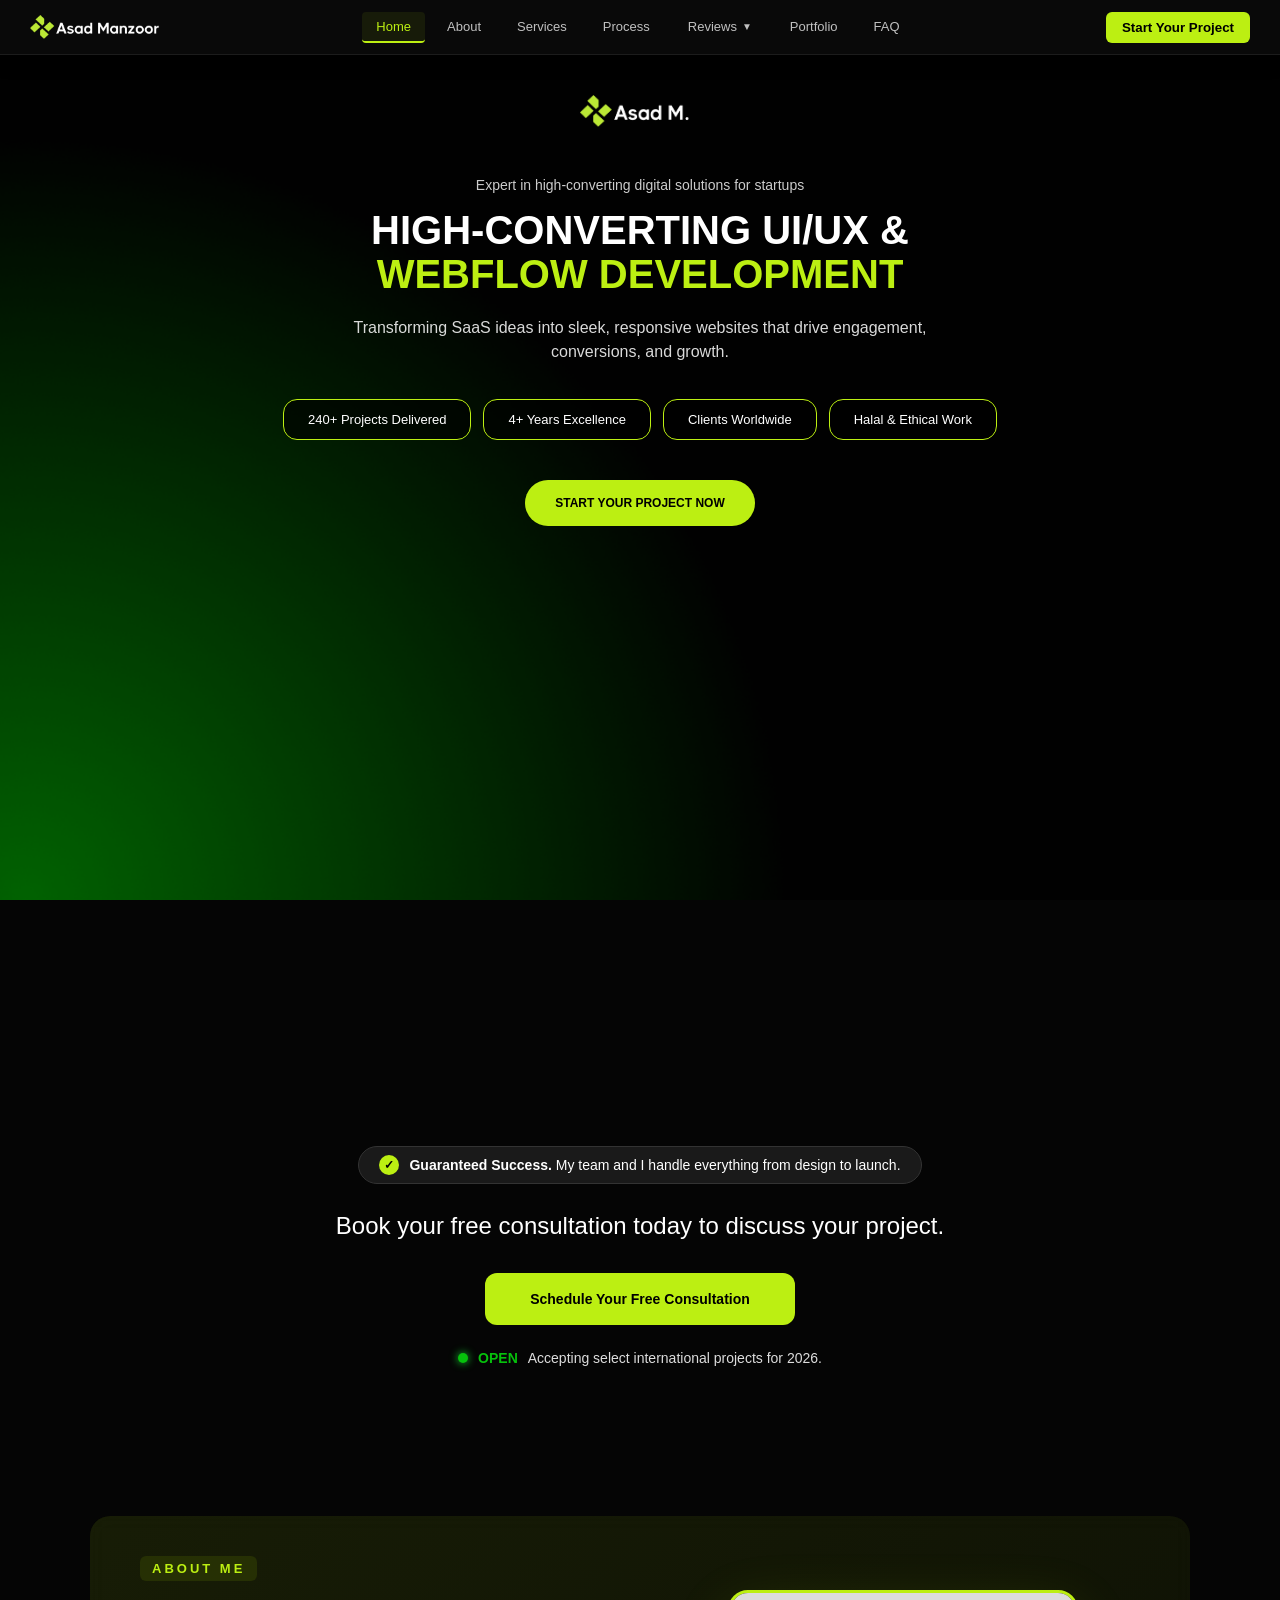
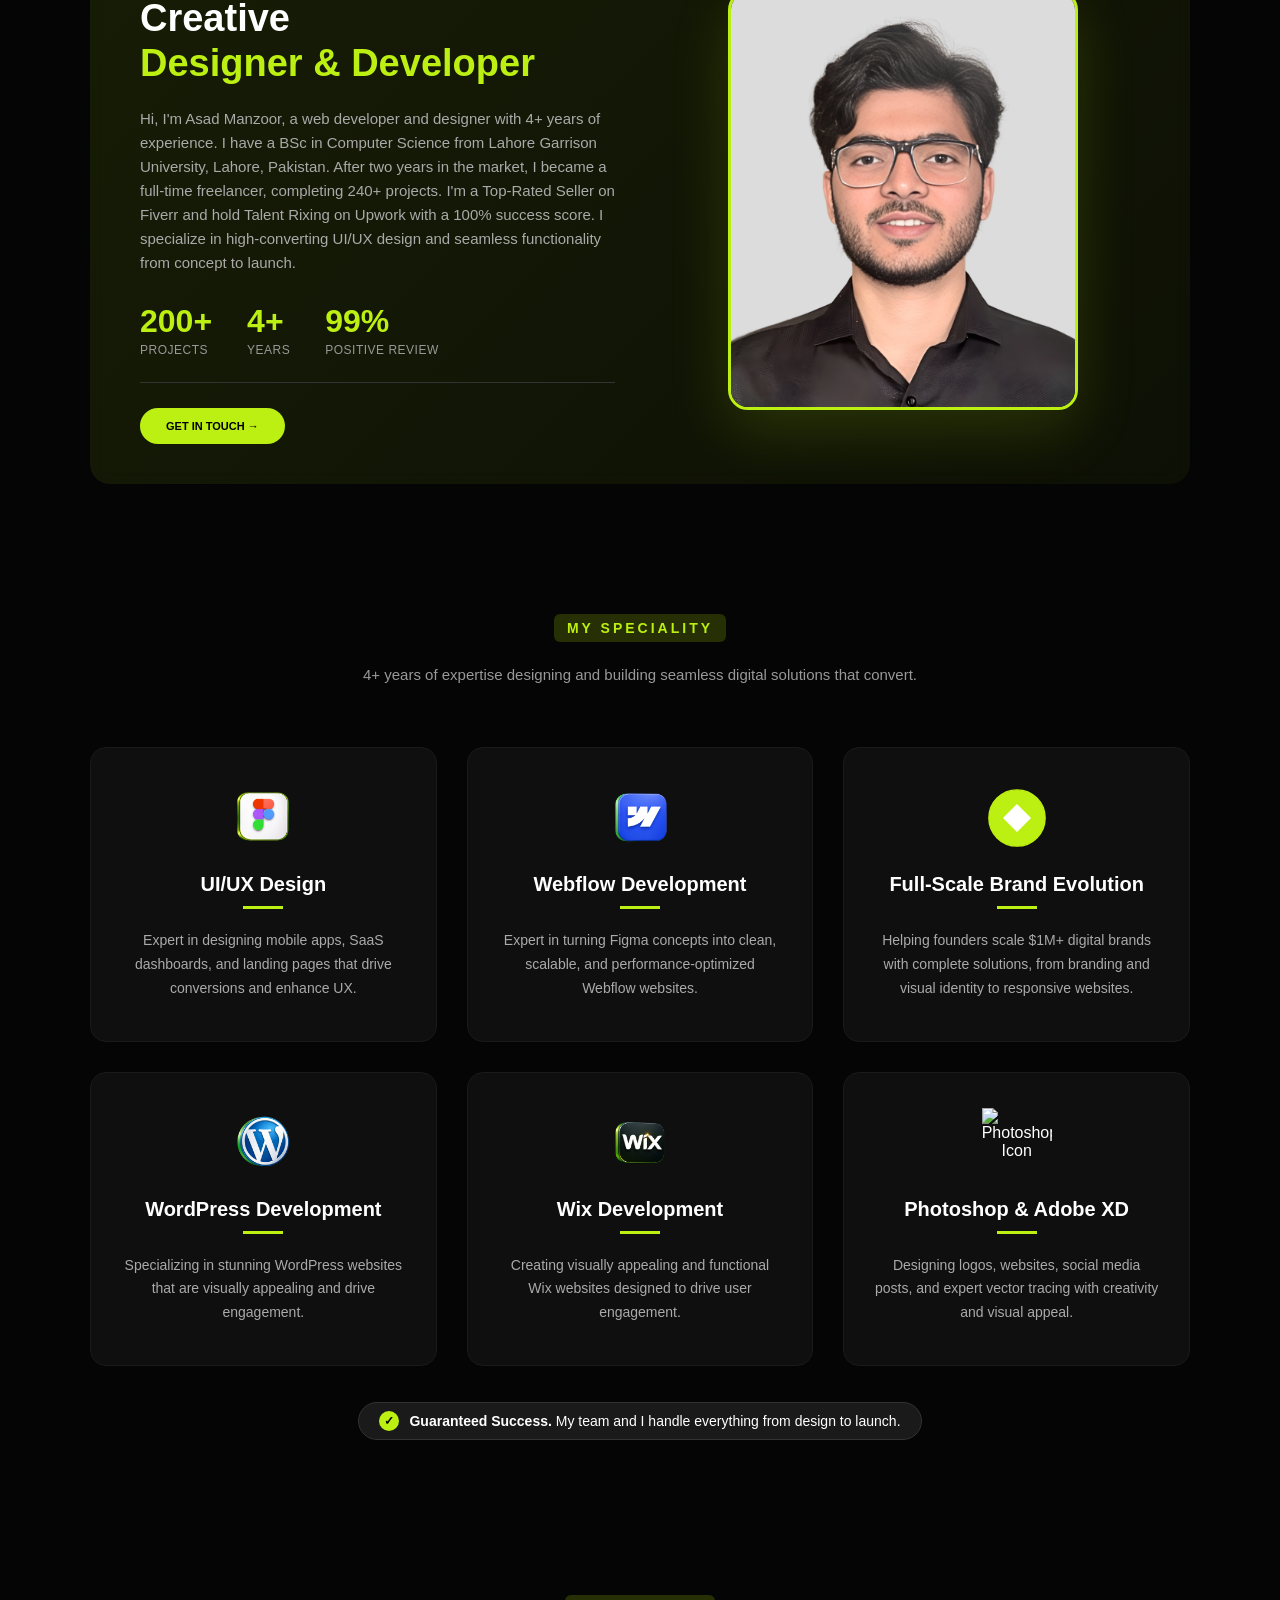
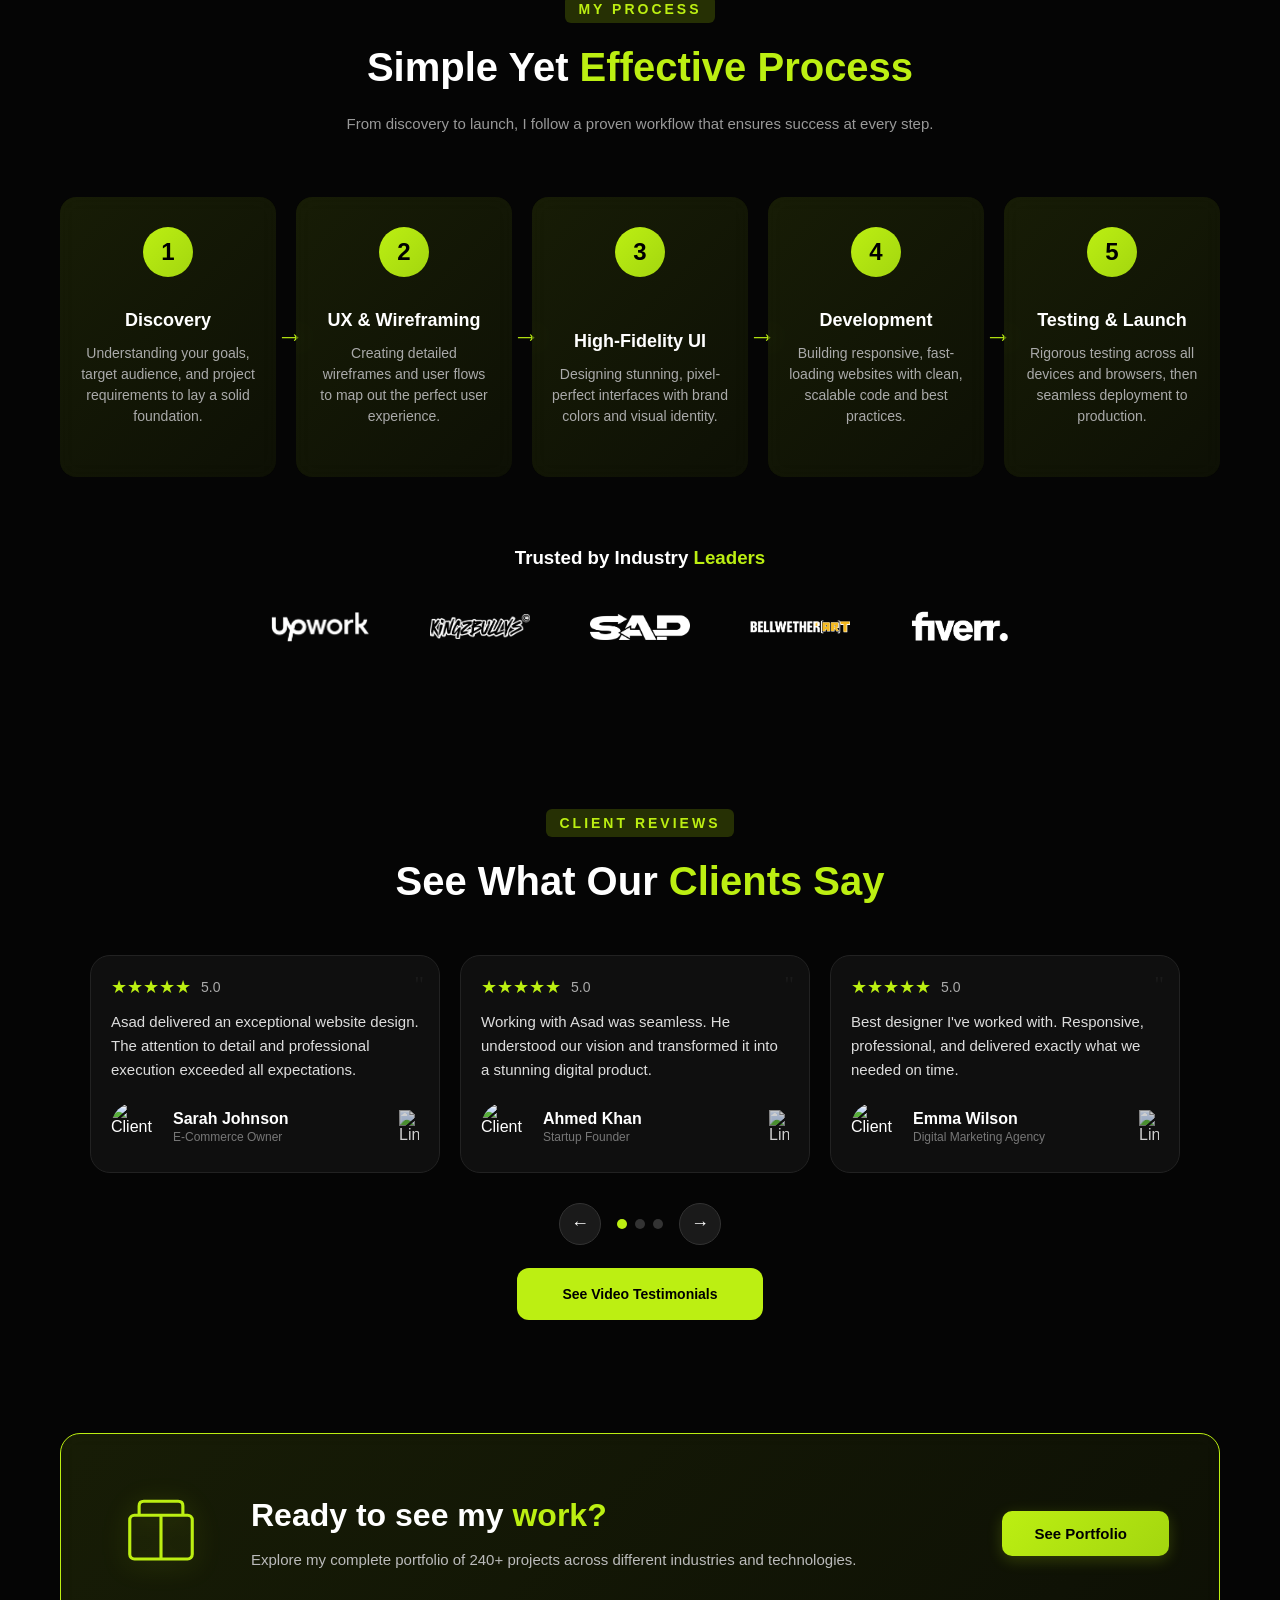
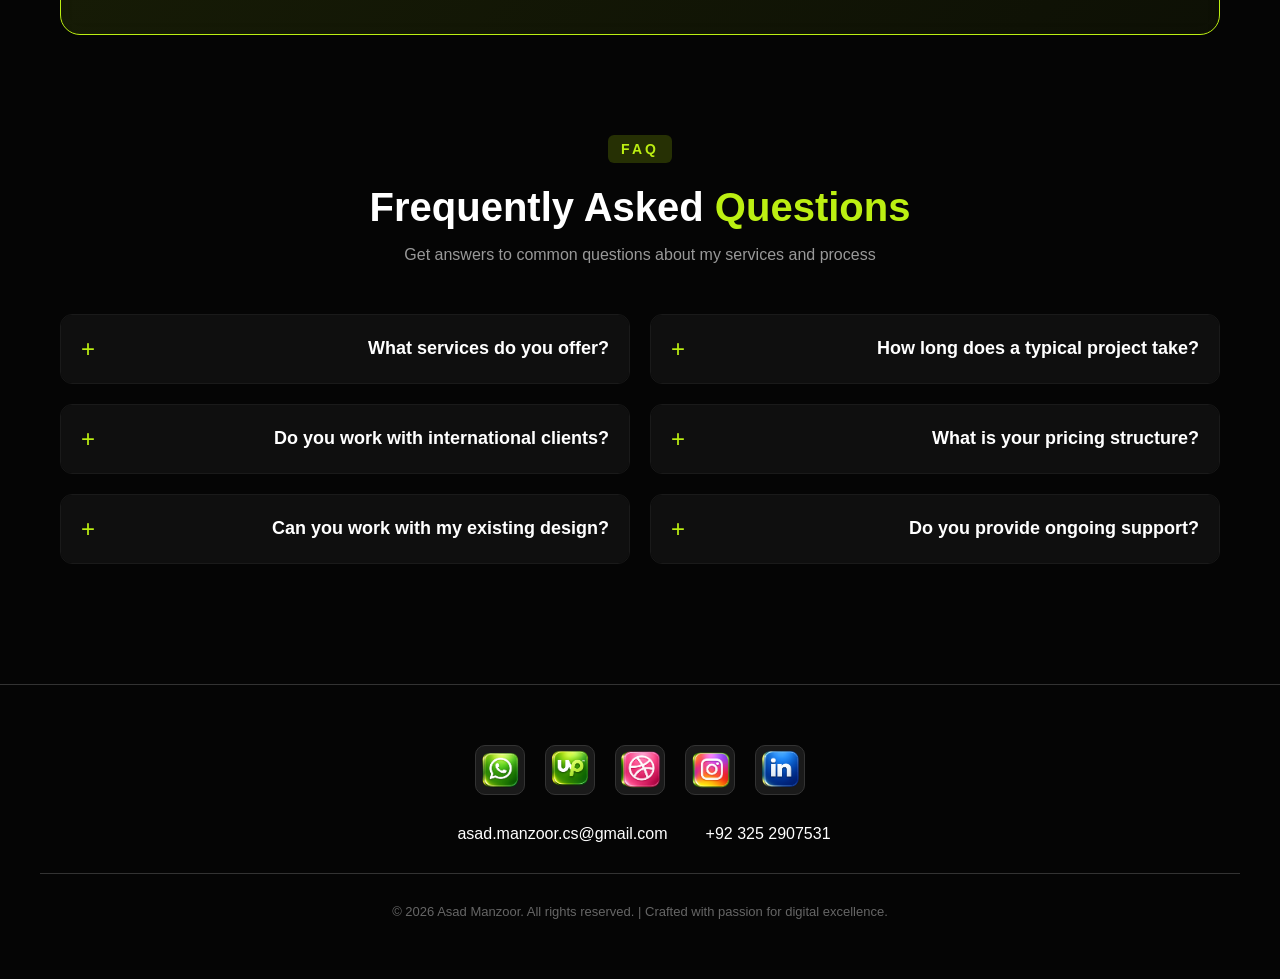
==== commit 540af3d9: "done done" ====
--- a/index.html
+++ b/index.html
@@ -3,10 +3,13 @@
 <head>
   <meta charset="UTF-8" />
   <meta name="viewport" content="width=device-width, initial-scale=1.0" />
-  <title>AI Workshop Landing</title>
+  <title>Asad Manzoor - UI/UX Design & Webflow Projects | Fiverr & Upwork Showcase</title>
+  <link rel="icon" href="/Assets/icons/asad.png" type="image/png">
   
   <!-- Stylesheets -->
   <link rel="stylesheet" href="css/styles.css" />
+  <link rel="stylesheet" href="https://cdnjs.cloudflare.com/ajax/libs/font-awesome/7.0.1/css/all.min.css" integrity="sha512-2SwdPD6INVrV/lHTZbO2nodKhrnDdJK9/kg2XD1r9uGqPo1cUbujc+IYdlYdEErWNu69gVcYgdxlmVmzTWnetw==" crossorigin="anonymous" referrerpolicy="no-referrer" />
+</head>
 </head>
 <body>
 
@@ -42,14 +45,14 @@
 
       <!-- Info Pills -->
       <div class="info-row">
-        <div class="info-pill">200+ Projects Delivered</div>
-        <div class="info-pill">5+ Years Excellence</div>
-        <div class="info-pill">Clients Worldwide</div>
-        <div class="info-pill">Halal &amp; Ethical Work</div>
+        <div class="info-pill"><i class="far fa-check-circle"></i> 240+ Projects Delivered</div>
+        <div class="info-pill"><i class="fas fa-trophy"></i> 4+ Years Excellence</div>
+        <div class="info-pill"><i class="fas fa-globe"></i> Clients Worldwide</div>
+        <div class="info-pill"><i class="fas fa-shield-alt"></i> Halal &amp; Ethical Work</div>
       </div>
 
       <!-- CTA -->
-      <a href="#workshop" class="cta">START YOUR PROJECT NOW →</a>
+      <a href="#workshop" class="cta">START YOUR PROJECT NOW</a>
 
       <!-- Video -->
       <div class="my-video">
@@ -69,11 +72,12 @@
     <section class="workshop-section" id="workshop">
 
       <!-- Badge -->
+      <!-- Badge -->
       <div class="ws-badge">
         <div class="ws-check-icon">✓</div>
         <span>
-          <strong style="color: white;">No-Risk Guarantee.</strong>
-          I manage everything from design to launch.
+          <strong style="color: white;">Guaranteed Success.</strong>
+          My team and I handle everything from design to launch.
         </span>
       </div>
 
@@ -83,7 +87,7 @@
       </h2>
 
       <!-- Button -->
-      <a href="#" class="ws-button">BOOK A FREE DISCOVERY CALL →</a>
+      <a href="#" class="ws-button">Schedule Your Free Consultation <i class="fa-solid fa-arrow-right-long"></i></a>
 
       <!-- Live Status -->
       <div class="ws-status-line">
@@ -92,13 +96,13 @@
         <span>Accepting select international projects for 2026.</span>
       </div>
 
-      <!-- Avatar Group -->
+      <!-- Avatar Group
       <div class="avatar-group">
         <img src="https://i.pravatar.cc/100?img=1" class="avatar" alt="User 1" />
         <img src="https://i.pravatar.cc/100?img=2" class="avatar" alt="User 2" />
         <img src="https://i.pravatar.cc/100?img=3" class="avatar" alt="User 3" />
         <div class="avatar-count">+3</div>
-      </div>
+      </div> -->
 
     </section>
 
@@ -112,7 +116,7 @@
             <div class="section-label">ABOUT ME</div>
             <h2>Creative<br><span class="highlight">Designer &amp; Developer<br></span></h2>
             <p class="about-description">
-              I craft high-converting digital products combining striking UI/UX design with seamless functionality. From concept to launch, I deliver end-to-end results.
+              Hi, I'm Asad Manzoor, a web developer and designer with 4+ years of experience. I have a BSc in Computer Science from Lahore Garrison University, Lahore, Pakistan. After two years in the market, I became a full-time freelancer, completing 240+ projects. I'm a Top-Rated Seller on Fiverr and hold Talent Rixing on Upwork with a 100% success score. I specialize in high-converting UI/UX design and seamless functionality from concept to launch.
             </p>
             
             <div class="about-stats">
@@ -120,19 +124,19 @@
                 <div class="stat-number">200+</div>
                 <div class="stat-label">Projects</div>
               </div>
+               <div class="stat-item">
+                <div class="stat-number">4+</div>
+                <div class="stat-label">Years</div>
+              </div>
               <div class="stat-item">
-                <div class="stat-number">50+</div>
-                <div class="stat-label">Clients</div>
-              </div>
-              <div class="stat-item">
-                <div class="stat-number">5+</div>
-                <div class="stat-label">Years</div>
-              </div>
-            </div>
-
-            <p class="about-text">
+                <div class="stat-number">99%</div>
+                <div class="stat-label">Positive review</div>
+              </div>
+            </div>
+
+            <!-- <p class="about-text">
               Let’s bring your vision to life with tailor-made Webflow, WordPress, and modern design solutions.
-            </p>
+            </p> -->
             
             <a href="#workshop" class="cta about-cta">GET IN TOUCH →</a>
           </div>
@@ -151,7 +155,7 @@
       <!-- Heading -->
       <div class="section-label">MY SPECIALITY</div>
       <p class="specialities-description">
-        5+ years of expertise designing and building seamless digital solutions that convert.
+        4+ years of expertise designing and building seamless digital solutions that convert.
       </p>
 
       <!-- Cards Grid -->
@@ -160,266 +164,198 @@
         <!-- Card 1: UI/UX Design -->
         <div class="speciality-card">
           <div class="speciality-icon">
-            <svg viewBox="0 0 64 64" xmlns="http://www.w3.org/2000/svg">
-              <rect x="8" y="16" width="48" height="32" rx="4" />
-              <path d="M8 20 L32 36 L56 20" />
-              <circle cx="52" cy="24" r="4" fill="#BCEF12" />
-            </svg>
+            <!-- Figma Image as Icon -->
+            <img src="Assets/icons/figma.png" alt="Figma Icon" class="service-icon"/>
           </div>
           <h3>UI/UX Design</h3>
           <div class="speciality-underline"></div>
-          <p>I design more than layouts—I create user experiences that convert visitors into loyal clients. Strategic design meets high-end aesthetics for measurable growth.</p>
+          <p>Expert in designing mobile apps, SaaS dashboards, and landing pages that drive conversions and enhance UX.</p>
         </div>
 
         <!-- Card 2: Webflow Development -->
         <div class="speciality-card">
           <div class="speciality-icon">
-            <svg viewBox="0 0 64 64" xmlns="http://www.w3.org/2000/svg">
-              <rect x="12" y="12" width="40" height="40" rx="2" />
-              <path d="M12 20 L52 20 M12 28 L52 28" />
-              <rect x="20" y="32" width="8" height="12" rx="1" fill="#BCEF12" opacity="0.3" />
-              <rect x="32" y="36" width="8" height="8" rx="1" fill="#BCEF12" opacity="0.3" />
-            </svg>
+            <!-- Webflow Image as Icon -->
+            <img src="Assets/icons/webflow.png" alt="Webflow Icon" class="service-icon"/>
           </div>
           <h3>Webflow Development</h3>
           <div class="speciality-underline"></div>
-          <p>Expert in advanced Webflow builds, custom CMS, and interactive animations. I turn Figma concepts into clean, scalable, and performance-optimized websites.</p>
+          <p>Expert in turning Figma concepts into clean, scalable, and performance-optimized Webflow websites.</p>
         </div>
 
         <!-- Card 3: Full-Scale Brand Evolution -->
         <div class="speciality-card">
           <div class="speciality-icon">
+            <!-- Brand Evolution Icon -->
             <svg viewBox="0 0 64 64" xmlns="http://www.w3.org/2000/svg">
-              <circle cx="28" cy="28" r="14" />
-              <path d="M38 38 L50 50" stroke-width="3" stroke-linecap="round" />
-              <polyline points="20,28 24,32 32,24" fill="none" stroke="#BCEF12" stroke-width="2" />
+              <circle cx="32" cy="32" r="30" fill="#BCEF12" />
+              <path d="M16 32 L32 16 L48 32 L32 48 Z" fill="#fff" />
             </svg>
           </div>
           <h3>Full-Scale Brand Evolution</h3>
           <div class="speciality-underline"></div>
-          <p>Helping founders build $1M+ digital brands with complete solutions—from visual identity to global-ready responsive websites, establishing instant market authority.</p>
+          <p>Helping founders scale $1M+ digital brands with complete solutions, from branding and visual identity to responsive websites.</p>
+        </div>
+
+        <!-- Card 4: wordpress -->
+        <div class="speciality-card">
+          <div class="speciality-icon">
+            <!-- WordPress Image as Icon -->
+            <img src="Assets/icons/wordpress.png" alt="WordPress Icon" class="service-icon"/>
+          </div>
+          <h3>WordPress Development</h3>
+          <div class="speciality-underline"></div>
+          <p>Specializing in stunning WordPress websites that are visually appealing and drive engagement.</p>
+        </div>
+
+        <!-- Card 5: wix -->
+        <div class="speciality-card">
+          <div class="speciality-icon">
+            <!-- Wix Image as Icon -->
+            <img src="Assets/icons/wix.png" alt="Wix Icon" class="service-icon"/>
+          </div>
+          <h3>Wix Development</h3>
+          <div class="speciality-underline"></div>
+          <p>Creating visually appealing and functional Wix websites designed to drive user engagement.</p>
+        </div>
+        <!-- Card 6: Photoshop & Adobe XD -->
+        <div class="speciality-card">
+          <div class="speciality-icon">
+            <!-- Photoshop & Adobe XD Image as Icon -->
+            <img src="Assets/icons/photoshop-illustrator.gif" alt="Photoshop Icon" class="service-icon"/>
+          </div>
+          <h3>Photoshop & Adobe XD</h3>
+          <div class="speciality-underline"></div>
+          <p>Designing logos, websites, social media posts, and expert vector tracing with creativity and visual appeal.</p>
         </div>
 
       </div><!-- end .specialities-grid -->
-
-    </section>
-
+      <br><br>
+      <!-- Badge -->
+      <div class="ws-badge">
+        <div class="ws-check-icon">✓</div>
+        <span>
+          <strong style="color: white;">Guaranteed Success.</strong>
+          My team and I handle everything from design to launch.
+        </span>
+      </div>
+    </section>
     
 
 
 
-
-
-    <!-- --------------------------------------------------------
-         VIDEO TESTIMONIALS SECTION
-         -------------------------------------------------------- -->
-    <section class="video-testimonials" id="video-testimonials">
-      <div class="testimonial-container">
-        <div class="section-label">VIDEO TESTIMONIALS</div>
-        <h2>See What Our <span class="highlight">Clients Say</span></h2>
-        <p class="videos-description">Real success stories and client experiences working with us</p>
-        
-        <div class="video-grid">
-          <!-- Video 1 -->
-          <div class="video-card">
-            <div class="video-wrapper">
-              <iframe src="https://www.youtube.com/embed/dQw4w9WgXcQ" title="Client Testimonial 1" allowfullscreen="" loading="lazy"></iframe>
-            </div>
-            <div class="video-info">
-              <div class="client-avatar">
-                <img src="https://i.pravatar.cc/100?img=15" alt="Client" />
-              </div>
-              <h3>Fatima Ahmed</h3>
-              <p class="client-role">E-Commerce Business Owner</p>
-              <p class="client-testimonial">"Asad transformed my online store completely. The design is stunning and sales increased by 250% within 3 months!"</p>
-            </div>
-          </div>
-
-          <!-- Video 2 -->
-          <div class="video-card">
-            <div class="video-wrapper">
-              <iframe src="https://www.youtube.com/embed/dQw4w9WgXcQ" title="Client Testimonial 2" allowfullscreen="" loading="lazy"></iframe>
-            </div>
-            <div class="video-info">
-              <div class="client-avatar">
-                <img src="https://i.pravatar.cc/100?img=16" alt="Client" />
-              </div>
-              <h3>Ali Hassan</h3>
-              <p class="client-role">SaaS Founder</p>
-              <p class="client-testimonial">"The Webflow development was flawless. Asad delivered exactly what we needed with incredible attention to detail."</p>
-            </div>
-          </div>
-
-          <!-- Video 3 -->
-          <div class="video-card">
-            <div class="video-wrapper">
-              <iframe src="https://www.youtube.com/embed/dQw4w9WgXcQ" title="Client Testimonial 3" allowfullscreen="" loading="lazy"></iframe>
-            </div>
-            <div class="video-info">
-              <div class="client-avatar">
-                <img src="https://i.pravatar.cc/100?img=17" alt="Client" />
-              </div>
-              <h3>Zara Khan</h3>
-              <p class="client-role">Digital Marketing Agency</p>
-              <p class="client-testimonial">"Professional, reliable, and incredibly talented. Asad is my go-to designer for all major projects now."</p>
-            </div>
-          </div>
-        </div>
-
-        <div class="video-cta">
-          <p>Want to see more real success stories?</p>
-          <a href="video_testimonials.html" class="ws-button">VIEW ALL VIDEO TESTIMONIALS →</a>
-        </div>
-      </div>
-    </section>
-
-    <!-- --------------------------------------------------------
+        <!-- --------------------------------------------------------
+         PROCESS SECTION
+         -------------------------------------------------------- -->
+    <section class="process-section" id="process">
+      <div class="process-container">
+        <!-- Heading -->
+        <div class="section-label">MY PROCESS</div>
+        <h2>Simple Yet <span class="highlight">Effective Process</span></h2>
+        <p class="process-description">
+          From discovery to launch, I follow a proven workflow that ensures success at every step.
+        </p>
+
+        <!-- Process Grid -->
+        <div class="process-grid">
+          <!-- Step 1: Discovery -->
+          <div class="process-step">
+            <div class="process-number">1</div>
+            <div class="process-content">
+              <h3>Discovery</h3>
+              <p>Understanding your goals, target audience, and project requirements to lay a solid foundation.</p>
+            </div>
+            <div class="process-arrow">→</div>
+          </div>
+
+          <!-- Step 2: UX & Wireframing -->
+          <div class="process-step">
+            <div class="process-number">2</div>
+            <div class="process-content">
+              <h3>UX & Wireframing</h3>
+              <p>Creating detailed wireframes and user flows to map out the perfect user experience.</p>
+            </div>
+            <div class="process-arrow">→</div>
+          </div>
+
+          <!-- Step 3: High-Fidelity UI -->
+          <div class="process-step">
+            <div class="process-number">3</div>
+            <div class="process-content">
+              <h3>High-Fidelity UI</h3>
+              <p>Designing stunning, pixel-perfect interfaces with brand colors and visual identity.</p>
+            </div>
+            <div class="process-arrow">→</div>
+          </div>
+
+          <!-- Step 4: Development -->
+          <div class="process-step">
+            <div class="process-number">4</div>
+            <div class="process-content">
+              <h3>Development</h3>
+              <p>Building responsive, fast-loading websites with clean, scalable code and best practices.</p>
+            </div>
+            <div class="process-arrow">→</div>
+          </div>
+
+          <!-- Step 5: Testing & Launch -->
+          <div class="process-step last-step">
+            <div class="process-number">5</div>
+            <div class="process-content">
+              <h3>Testing & Launch</h3>
+              <p>Rigorous testing across all devices and browsers, then seamless deployment to production.</p>
+            </div>
+          </div>
+        </div>
+      </div>
+    </section>
+
+
+        <!-- --------------------------------------------------------
          TRUSTED PARTNERS SECTION
          -------------------------------------------------------- -->
     <section class="trusted-partners">
       <div class="partner-container">
-        <h2>Trusted by Industry <span class="highlight">Leaders</span></h2>
-        <p class="partners-description">Partnered with innovative brands across multiple industries</p>
+        <h3>Trusted by Industry <span class="highlight">Leaders</span></h2>
         <div class="partners-logos">
-          <div class="partner-logo">Brand 1</div>
-          <div class="partner-logo">Brand 2</div>
-          <div class="partner-logo">Brand 3</div>
-          <div class="partner-logo">Brand 4</div>
-        </div>
-      </div>
-    </section>
-
-
-
-
-    <section class="projects" id="portfolio">
-      <div class="section-label">PORTFOLIO</div>
-      <h2>Recent Projects &amp; Case Studies</h2>
-      <p class="projects-description">Handpicked projects showcasing my expertise in design and development</p>
-      
-      <div class="projects-grid">
-        <!-- Project 1 -->
-        <div class="project-card">
-          <div class="project-image" style="background: linear-gradient(135deg, #667eea 0%, #764ba2 100%);">
-            <div class="project-overlay">
-              <h3>E-Commerce Platform</h3>
-              <p>Shopify + Custom Webflow Integration</p>
-            </div>
-          </div>
-          <div class="project-info">
-            <h3>Premium E-Commerce Store</h3>
-            <p class="project-tech">Webflow, Shopify, CMS, UI/UX Design</p>
-            <p class="project-description">A high-converting e-commerce platform with custom product pages, advanced filtering, and integrated payment systems.</p>
-          </div>
-        </div>
-
-        <!-- Project 2 -->
-        <div class="project-card">
-          <div class="project-image" style="background: linear-gradient(135deg, #f093fb 0%, #f5576c 100%);">
-            <div class="project-overlay">
-              <h3>SaaS Landing Page</h3>
-              <p>Webflow + Custom Animations</p>
-            </div>
-          </div>
-          <div class="project-info">
-            <h3>SaaS Conversion Landing</h3>
-            <p class="project-tech">Webflow, Framer, Custom Code, Animation</p>
-            <p class="project-description">A modern SaaS landing page with scroll animations, interactive demos, and optimized for maximum conversion rates.</p>
-          </div>
-        </div>
-
-        <!-- Project 3 -->
-        <div class="project-card">
-          <div class="project-image" style="background: linear-gradient(135deg, #4facfe 0%, #00f2fe 100%);">
-            <div class="project-overlay">
-              <h3>WordPress Corporate Site</h3>
-              <p>WordPress + Custom Theme</p>
-            </div>
-          </div>
-          <div class="project-info">
-            <h3>Corporate Website</h3>
-            <p class="project-tech">WordPress, PHP, Custom CMS, Photoshop Design</p>
-            <p class="project-description">A fully responsive corporate website with custom post types, advanced portfolio filtering, and client management system.</p>
-          </div>
-        </div>
-      </div>
-
-      <div class="projects-cta">
-        <h3>View All Projects</h3>
-        <p>Explore my complete portfolio of successful projects across different industries and technologies.</p>
-        <a href="portfolio_projects.html" class="ws-button">SEE ALL PROJECTS →</a>
-      </div>
-    </section>
-
-
+          <div class="partner-logo">
+              <a href="https://www.upwork.com/freelancers/~014e87736a7d74a4a9?mp_source=share" target="_blank" rel="noopener noreferrer">
+                  <img src="Assets/brands/upwork.png" alt="Upwork Logo" class="brand-icon">
+              </a>
+          </div>      
+
+          <div class="partner-logo">
+              <a href="https://www.kingzbullys.com" target="_blank" rel="noopener noreferrer">
+                  <img src="Assets/brands/kingzbullys.png" alt="Kingz Bullys Logo" class="brand-icon">
+              </a>
+          </div>
+
+          <div class="partner-logo">
+              <a href="https://www.sweetassemblyplatform.com" target="_blank" rel="noopener noreferrer">
+                  <img src="Assets/brands/sap.png" alt="SAP Logo" class="brand-icon">
+              </a>
+          </div>
+
+          <div class="partner-logo">
+              <a href="https://bellwether.art/" target="_blank" rel="noopener noreferrer">
+                  <img src="Assets/brands/bellwetherARTist.png" alt="Bellwether ARTist Logo" class="brand-icon">
+              </a>
+          </div>
+
+          <div class="partner-logo">
+              <a href="https://www.fiverr.com" target="_blank" rel="noopener noreferrer">
+                  <img src="Assets/brands/fiverr.png" alt="Fiverr Logo" class="brand-icon">
+              </a>
+          </div>   
+
+
+        </div>
+      </div>
+    </section>
+    
 
     <!-- --------------------------------------------------------
-         MY OTHER SKILLS
-         -------------------------------------------------------- -->
-    <section class="specialities-section">
-
-      <!-- Heading -->
-      <div class="section-label">ADDITIONAL SKILLS</div>
-      <h2>More Tools in My <span class="highlight">Toolkit</span></h2>
-      <p class="specialities-description">
-        Beyond design and development, I bring expertise across the full creative suite to deliver comprehensive solutions.
-      </p>
-
-      <!-- Cards Grid -->
-      <div class="specialities-grid">
-
-        <!-- Card 1: Photoshop -->
-        <div class="speciality-card">
-          <div class="speciality-icon">
-            <svg viewBox="0 0 64 64" xmlns="http://www.w3.org/2000/svg">
-              <rect x="8" y="8" width="48" height="48" rx="4" />
-              <circle cx="28" cy="28" r="10" />
-              <rect x="40" y="20" width="12" height="18" rx="2" />
-            </svg>
-          </div>
-          <h3>Photoshop</h3>
-          <div class="speciality-underline"></div>
-          <p>Professional image editing, graphic design, and visual composition for web and print projects.</p>
-        </div>
-
-        <!-- Card 2: Illustrator -->
-        <div class="speciality-card">
-          <div class="speciality-icon">
-            <svg viewBox="0 0 64 64" xmlns="http://www.w3.org/2000/svg">
-              <path d="M20 40 L32 10 L44 40 M24 32 L40 32" stroke="#BCEF12" stroke-width="2" fill="none" />
-              <circle cx="32" cy="50" r="8" />
-            </svg>
-          </div>
-          <h3>Illustrator</h3>
-          <div class="speciality-underline"></div>
-          <p>Vector design, icon creation, and custom illustrations for branding and digital products.</p>
-        </div>
-
-        <!-- Card 3: Logo Design -->
-        <div class="speciality-card">
-          <div class="speciality-icon">
-            <svg viewBox="0 0 64 64" xmlns="http://www.w3.org/2000/svg">
-              <circle cx="32" cy="32" r="20" />
-              <path d="M32 16 L40 32 L32 48 L24 32 Z" />
-            </svg>
-          </div>
-          <h3>Logo Design</h3>
-          <div class="speciality-underline"></div>
-          <p>Custom brand identity design including logos, color palettes, and visual guidelines.</p>
-        </div>
-
-      </div><!-- end .specialities-grid -->
-
-    </section>
-
-
-    
-
-  
-
-
-      <!-- --------------------------------------------------------
-         TESTIMONIAL SECTION
+         Testimonial SECTION
          -------------------------------------------------------- -->
     <section class="testimonial-section" id="testimonials">
 
@@ -525,9 +461,121 @@
       </div>
 
       <!-- Bottom CTA -->
-      <a href="#workshop" class="ws-button" style="margin-bottom: 0;">BOOK YOUR CONSULTATION →</a>
-
-    </section>
+      <a href="#workshop" class="ws-button" style="margin-bottom: 0;">See Video Testimonials</a>
+
+    </section>
+
+
+        <!-- --------------------------------------------------------
+         Portfolio BANNER SECTION
+         -------------------------------------------------------- -->
+    <section class="portfolio-banner" id="portfolio">
+      <div class="banner-container">
+        <!-- Icon/Visual -->
+        <div class="banner-icon">
+          <svg viewBox="0 0 64 64" xmlns="http://www.w3.org/2000/svg">
+            <!-- Briefcase/Portfolio Icon -->
+            <rect x="12" y="20" width="40" height="28" rx="3" fill="none" stroke="#BCEF12" stroke-width="2"/>
+            <path d="M18 20V14c0-2 1-3 3-3h22c2 0 3 1 3 3v6" stroke="#BCEF12" stroke-width="2" fill="none"/>
+            <line x1="32" y1="20" x2="32" y2="48" stroke="#BCEF12" stroke-width="2"/>
+          </svg>
+        </div>
+
+        <!-- Text Content -->
+        <div class="banner-content">
+          <h2>Ready to see my <span class="highlight">work?</span></h2>
+          <p>Explore my complete portfolio of 240+ projects across different industries and technologies.</p>
+        </div>
+
+        <!-- CTA Button -->
+        <a href="portfolio_projects.html" class="banner-button">
+          See Portfolio
+          <i class="fa-solid fa-arrow-right-long"></i>
+        </a>
+      </div>
+    </section>
+
+
+    <!-- --------------------------------------------------------
+         FAQ SECTION
+         -------------------------------------------------------- -->
+    <section class="faq-section" id="faq">
+      <div class="faq-container">
+        <div class="section-label">FAQ</div>
+        <h2>Frequently Asked <span class="highlight">Questions</span></h2>
+        <p class="faq-description">Get answers to common questions about my services and process</p>
+
+        <div class="faq-grid">
+          <div class="faq-item">
+            <div class="faq-question">
+              <h3>What services do you offer?</h3>
+              <span class="faq-toggle">+</span>
+            </div>
+            <div class="faq-answer">
+              <p>I specialize in UI/UX design, Webflow development, WordPress websites, and brand identity design. I can help you create high-converting digital solutions from concept to launch.</p>
+            </div>
+          </div>
+
+          <div class="faq-item">
+            <div class="faq-question">
+              <h3>How long does a typical project take?</h3>
+              <span class="faq-toggle">+</span>
+            </div>
+            <div class="faq-answer">
+              <p>Project timelines vary depending on complexity. A simple landing page might take 1-2 weeks, while a full e-commerce site could take 4-6 weeks. I'll provide a detailed timeline during our consultation.</p>
+            </div>
+          </div>
+
+          <div class="faq-item">
+            <div class="faq-question">
+              <h3>Do you work with international clients?</h3>
+              <span class="faq-toggle">+</span>
+            </div>
+            <div class="faq-answer">
+              <p>Yes! I work with clients worldwide. I'm currently accepting select international projects for 2026 and handle all communication through modern tools like Zoom, Slack, and email.</p>
+            </div>
+          </div>
+
+          <div class="faq-item">
+            <div class="faq-question">
+              <h3>What is your pricing structure?</h3>
+              <span class="faq-toggle">+</span>
+            </div>
+            <div class="faq-answer">
+              <p>My pricing depends on project scope and complexity. I offer both fixed-price projects and hourly rates. Contact me for a free consultation to discuss your specific needs and get an accurate quote.</p>
+            </div>
+          </div>
+
+          <div class="faq-item">
+            <div class="faq-question">
+              <h3>Can you work with my existing design?</h3>
+              <span class="faq-toggle">+</span>
+            </div>
+            <div class="faq-answer">
+              <p>Absolutely! I can take your existing designs (Figma, XD, Photoshop) and convert them into fully functional websites. I also offer design improvements and optimizations.</p>
+            </div>
+          </div>
+
+          <div class="faq-item">
+            <div class="faq-question">
+              <h3>Do you provide ongoing support?</h3>
+              <span class="faq-toggle">+</span>
+            </div>
+            <div class="faq-answer">
+              <p>Yes, I offer maintenance packages for websites I build. This includes updates, security monitoring, performance optimization, and technical support to keep your site running smoothly.</p>
+            </div>
+          </div>
+        </div>
+      </div>
+    </section>
+
+
+  <!-- ============================================================
+       SCROLL TO TOP BUTTON
+       ============================================================ -->
+  <button id="scrollToTopBtn" class="scroll-to-top" title="Scroll to Top">
+    <i class="fas fa-arrow-up"></i>
+  </button>
 
 
   <!-- ============================================================
@@ -563,12 +611,62 @@
         .then(data => {
           document.getElementById('footer-container').innerHTML = data;
         });
+
+      // Initialize FAQ functionality
+      initFAQ();
+
+      // Initialize scroll to top functionality
+      initScrollToTop();
     });
 
     function toggleMenu() {
       const nav = document.getElementById("nav");
       if(nav) nav.classList.toggle("active");
     }
+
+    // FAQ toggle functionality
+    function initFAQ() {
+      const faqQuestions = document.querySelectorAll('.faq-question');
+      
+      faqQuestions.forEach(question => {
+        question.addEventListener('click', function() {
+          const faqItem = this.parentElement;
+          const isActive = faqItem.classList.contains('active');
+          
+          // Close all FAQ items
+          document.querySelectorAll('.faq-item').forEach(item => {
+            item.classList.remove('active');
+          });
+          
+          // Open clicked item if it wasn't active
+          if (!isActive) {
+            faqItem.classList.add('active');
+          }
+        });
+      });
+    }
+
+    // Scroll to top functionality
+    function initScrollToTop() {
+      const scrollToTopBtn = document.getElementById('scrollToTopBtn');
+      
+      // Show/hide button based on scroll position
+      window.addEventListener('scroll', function() {
+        if (window.pageYOffset > 300) {
+          scrollToTopBtn.classList.add('show');
+        } else {
+          scrollToTopBtn.classList.remove('show');
+        }
+      });
+      
+      // Scroll to top when button is clicked
+      scrollToTopBtn.addEventListener('click', function() {
+        window.scrollTo({
+          top: 0,
+          behavior: 'smooth'
+        });
+      });
+    }
   </script>
 
 </body>
--- a/css/styles.css
+++ b/css/styles.css
@@ -166,6 +166,164 @@
   margin-bottom: 5px;
 }
 
+/* --- Dropdown Menu Styles --- */
+.dropdown {
+  position: relative;
+  display: inline-block;
+  margin: 0 2px;
+}
+
+.dropdown-toggle {
+  display: flex;
+  align-items: center;
+  gap: 5px;
+  color: #e0e0e0;
+  text-decoration: none;
+  font-size: 13px;
+  opacity: 0.85;
+  padding: 7px 14px;
+  border-radius: 4px;
+  transition: all 0.3s ease;
+  white-space: nowrap;
+  border-bottom: 2px solid transparent;
+}
+
+.dropdown-toggle:hover {
+  opacity: 1;
+  color: #BCEF12;
+  border-bottom-color: #BCEF12;
+  background-color: rgba(188, 239, 18, 0.1);
+}
+
+.dropdown-toggle.active {
+  color: #BCEF12;
+  opacity: 1;
+  border-bottom-color: #BCEF12;
+  background-color: rgba(188, 239, 18, 0.08);
+}
+
+.dropdown-arrow {
+  font-size: 10px;
+  transition: transform 0.3s ease;
+  display: inline-block;
+}
+
+.dropdown:hover .dropdown-arrow {
+  transform: rotate(180deg);
+}
+
+.dropdown-menu {
+  display: none;
+  position: absolute;
+  top: calc(100% + 0px);
+  left: -10px;
+  background-color: rgba(17, 15, 15, 0.99);
+  backdrop-filter: blur(12px);
+  border: 1px solid rgba(188, 239, 18, 0.25);
+  border-radius: 12px;
+  width: 170px;
+  text-align: center;
+  min-width: 170px;
+  box-shadow: 0 12px 40px rgba(188, 239, 18, 0.2), 0 6px 16px rgba(0, 0, 0, 0.6);
+  z-index: 2000;
+  padding: 10px 0;
+  pointer-events: auto;
+  opacity: 0;
+  visibility: hidden;
+  transform: translateY(-10px);
+  transition: all 0.3s cubic-bezier(0.16, 1, 0.3, 1);
+}
+
+.dropdown:hover .dropdown-menu {
+  display: block;
+  opacity: 1;
+  visibility: visible;
+  transform: translateY(0);
+}
+
+/* --- Dropdown Items --- */
+.dropdown-item {
+  display: block;
+  color: #d0d0d0;
+  text-decoration: none;
+  padding: 14px 18px;
+  font-size: 13px;
+  font-weight: 500;
+  transition: all 0.2s ease;
+  border-bottom: 1px solid rgba(188, 239, 18, 0.1);
+  opacity: 0.9;
+}
+
+.dropdown-item:first-child {
+  padding-top: 14px;
+}
+
+.dropdown-item:last-child {
+  border-bottom: none;
+  padding-bottom: 14px;
+}
+
+.dropdown-item:hover {
+  background-color: rgba(188, 239, 18, 0.15);
+  color: #BCEF12;
+  opacity: 1;
+  padding-left: 4px;
+}
+
+/* Mobile dropdown styles */
+@media (max-width: 768px) {
+  .dropdown {
+    width: 100%;
+    margin: 0;
+  }
+
+  .dropdown-toggle {
+    width: 100%;
+    padding: 12px 16px;
+  }
+
+  .dropdown-menu {
+    position: static;
+    display: none;
+    background-color: transparent;
+    border: none;
+    border-radius: 0;
+    box-shadow: none;
+    padding: 0;
+    margin: 0;
+    width: 100%;
+    min-width: 100%;
+    opacity: 1;
+    visibility: visible;
+    transform: none;
+    transition: none;
+    top: auto;
+    left: auto;
+    z-index: auto;
+  }
+
+  nav.active .dropdown-menu {
+    display: block;
+  }
+
+  .dropdown-item {
+    padding: 12px 16px;
+    padding-left: 35px;
+    border-bottom: 1px solid rgba(188, 239, 18, 0.12);
+    background-color: rgba(188, 239, 18, 0.08);
+    font-size: 13px;
+    width: 100%;
+  }
+
+  .dropdown-item:last-child {
+    border-bottom: none;
+  }
+
+  .dropdown-item:hover {
+    background-color: rgba(188, 239, 18, 0.16);
+    padding-left: 40px;
+  }
+}
 
 /* ============================================================
    3. HERO SECTION
@@ -268,7 +426,7 @@
 
 /* --- Layout --- */
 .workshop-section {
-  padding: 40px 20px 80px 20px;
+  padding: 20px 20px 70px 20px;
   display: flex;
   flex-direction: column;
   align-items: center;
@@ -399,7 +557,7 @@
   flex-direction: column;
   align-items: center;
 
-  padding: 80px 20px;
+  padding: 70px 20px;
   text-align: center;
   max-width: 1200px;
   margin: 0 auto;
@@ -430,6 +588,18 @@
   line-height: 1.7;
   color: #999;
 }
+.speciality-icon {
+  /* Center the icon image */
+  margin-bottom: 20px;
+}
+
+.service-icon {
+  width: 70px; /* Adjust size of Figma icon */
+  height: 70px;
+  object-fit: contain; /* Ensure the image does not stretch */
+  margin: 0 auto;
+}
+
 
 /* --- Cards Grid --- */
 .specialities-grid {
@@ -500,7 +670,7 @@
 
 /* --- Section Layout --- */
 .testimonial-section {
-  padding: 80px 20px;
+  padding: 70px 20px;
   text-align: center;
   max-width: 1200px;
   margin: 0 auto;
@@ -676,25 +846,41 @@
   opacity: 0.8;
 }
 
-/* --- Trusted Partners Section --- */
-.trusted-partners {
-  padding: 80px 20px;
+/* ============================================================
+   6.5 FAQ SECTION
+   ============================================================ */
+
+.faq-section {
+  padding: 40px 20px;
   text-align: center;
   max-width: 1200px;
   margin: 0 auto;
 }
 
-.partner-container {
+.faq-container {
   text-align: center;
 }
 
-.trusted-partners h2 {
-  font-size: 36px;
+.faq-container .section-label {
+  font-size: 14px;
+  letter-spacing: 3px;
+  color: #BCEF12;
+  padding: 6px 13px;
+  margin-bottom: 20px;
+  font-weight: 600;
+  background-color: #263004;
+  border-radius: 6px;
+  display: inline-block;
+}
+
+.faq-section h2 {
+  font-size: 40px;
+  line-height: 1.2;
   margin-bottom: 15px;
   font-weight: 800;
 }
 
-.partners-description {
+.faq-description {
   font-size: 16px;
   color: #999;
   margin-bottom: 50px;
@@ -703,6 +889,111 @@
   margin-right: auto;
 }
 
+.faq-grid {
+  display: grid;
+  grid-template-columns: repeat(auto-fit, minmax(400px, 1fr));
+  gap: 20px;
+  text-align: left;
+}
+
+.faq-item {
+  background: #0f0f0f;
+  border: 1px solid #1a1a1a;
+  border-radius: 12px;
+  overflow: hidden;
+  transition: all 0.3s ease;
+}
+
+
+.faq-item:hover {
+  border-color: #BCEF12;
+}
+
+.faq-question {
+  padding: 20px;
+  cursor: pointer;
+  display: flex;
+  flex-direction: row-reverse;
+  justify-content: space-between;
+  align-items: center;
+  background: #0f0f0f;
+  transition: background 0.3s ease;
+}
+
+.faq-question:hover {
+  background: #1a1a1a;
+}
+
+.faq-question h3 {
+  font-size: 18px;
+  font-weight: 600;
+  color: white;
+  margin: 0;
+}
+
+.faq-toggle {
+  font-size: 24px;
+  color: #BCEF12;
+  transition: transform 0.3s ease;
+}
+
+.faq-item.active .faq-toggle {
+  transform: rotate(45deg);
+}
+
+.faq-answer {
+  display: none;
+  background: #0f0f0f;
+  animation: slideDown 0.3s ease;
+}
+
+.faq-item.active .faq-answer {
+  display: block;
+}
+
+@keyframes slideDown {
+  from {
+    opacity: 0;
+  }
+  to {
+    opacity: 1;
+  }
+}
+
+.faq-answer p {
+  padding: 0 20px 20px 20px;
+  color: #ccc;
+  line-height: 1.6;
+  margin: 0;
+}
+
+/* --- Trusted Partners Section --- */
+.trusted-partners {
+  padding: 10px 20px;
+  text-align: center;
+  max-width: 1200px;
+  margin: 0 auto;
+}
+
+.partner-container {
+  text-align: center;
+}
+
+.trusted-partners h2 {
+  font-size: 36px;
+  margin-bottom: 15px;
+  font-weight: 800;
+}
+
+.partners-description {
+  font-size: 16px;
+  color: #999;
+  margin-bottom: 10px;
+  max-width: 600px;
+  margin-left: auto;
+  margin-right: auto;
+}
+
 .partners-logos {
   display: flex;
   justify-content: center;
@@ -714,20 +1005,20 @@
 .partner-logo {
   width: 120px;
   height: 120px;
-  background: #0f0f0f;
-  border: 1px solid #1a1a1a;
-  border-radius: 12px;
   display: flex;
   align-items: center;
   justify-content: center;
-  color: #BCEF12;
-  font-weight: 700;
   transition: all 0.3s ease;
 }
 
 .partner-logo:hover {
-  border-color: #BCEF12;
   transform: translateY(-5px);
+}
+.brand-icon {
+  width: 100px; /* Adjust size of Figma icon */
+  height: 100px;
+  object-fit: contain; /* Ensure the image does not stretch */
+  margin: 0 auto;
 }
 
 
@@ -750,14 +1041,15 @@
 }
 
 .about-box {
-  border: 2px solid #BCEF12;
+  background: linear-gradient(135deg, rgba(188, 239, 18, 0.1) 0%, rgba(188, 239, 18, 0.05) 100%);
+  /* border: 1px solid #BCEF12; */
   border-radius: 20px;
   padding: 40px 50px;
   display: grid;
   grid-template-columns: 1fr 1fr;
   gap: 50px;
   align-items: center;
-  background: rgba(0, 0, 0, 0.3);
+  backdrop-filter: blur(10px);
 }
 
 /* --- Content --- */
@@ -863,7 +1155,7 @@
    ============================================================ */
 
 .projects {
-  padding: 80px 20px;
+  padding: 40px 20px;
   max-width: 1200px;
   margin: 0 auto;
   text-align: center;
@@ -908,17 +1200,19 @@
 
 /* --- Project Card --- */
 .project-card {
-  background: #0f0f0f;
-  border: 1px solid #1a1a1a;
+  background: linear-gradient(135deg, rgba(188, 239, 18, 0.1) 0%, rgba(188, 239, 18, 0.05) 100%);
+  border: 1px solid #BCEF12;
   border-radius: 16px;
   overflow: hidden;
   transition: all 0.3s ease;
+  backdrop-filter: blur(10px);
 }
 
 .project-card:hover {
   border-color: #BCEF12;
   transform: translateY(-10px);
   box-shadow: 0 20px 40px rgba(188, 239, 18, 0.1);
+  background: linear-gradient(135deg, rgba(188, 239, 18, 0.15) 0%, rgba(188, 239, 18, 0.08) 100%);
 }
 
 .project-image {
@@ -1018,10 +1312,10 @@
    ============================================================ */
 
 footer {
-  background: #050505;
+  background-color: #050505;
+  padding: 60px 20px;
+  margin-top: 80px;
   border-top: 1px solid #333;
-  padding: 60px 20px 20px 20px;
-  margin-top: 80px;
 }
 
 .footer-container {
@@ -1030,125 +1324,71 @@
 }
 
 .footer-content {
-  display: grid;
-  grid-template-columns: 2fr 1fr 1fr 2fr;
-  gap: 40px;
-  margin-bottom: 40px;
-}
-
-.footer-section {
-  text-align: left;
-}
-
-.footer-logo {
-  font-size: 18px;
-  font-weight: 800;
-  margin-bottom: 15px;
+  display: flex;
+  flex-direction: column;
+  align-items: center;
+  gap: 30px;
+}
+
+.social-icons {
+  display: flex;
+  gap: 20px;
+  justify-content: center;
+  flex-wrap: wrap;
+  
+}
+
+.contact-icon {
+  width: 50px; /* Adjust size of Figma icon */
+  height: 50px;
+  object-fit: contain; /* Ensure the image does not stretch */
+  margin: 0 auto;
+}
+.social-icon {
+  width: 50px;
+  height: 50px;
+  display: flex;
+  align-items: center;
+  justify-content: center;
+  background-color: #1a1a1a;
+  border: 1px solid #333;
+  border-radius: 20%;
   color: #BCEF12;
-}
-
-.footer-tagline {
+  text-decoration: none;
+  transition: all 0.3s ease;
+  font-size: 20px;
+}
+
+.social-icon:hover {
+  background-color: #BCEF12;
+  color: #050505;
+  transform: scale(1.1);
+  border-color: #BCEF12;
+}
+
+.contact-link {
+  text-align: center;
+}
+
+.contact-info-row {
+  display: flex;
+  justify-content: center;
+  align-items: center;
+  gap: 30px;
+  flex-wrap: wrap;
+}
+
+.contact-info {
+  color: white;
+  font-size: 16px;
+  display: flex;
+  align-items: center;
+  gap: 8px;
+}
+
+.contact-info i {
+  color: #BCEF12;
   font-size: 14px;
-  color: #999;
-  line-height: 1.6;
-  margin-bottom: 25px;
-}
-
-/* --- Social Links --- */
-.social-links {
-  display: flex;
-  gap: 12px;
-  flex-wrap: wrap;
-}
-
-.social-icon {
-  width: 40px;
-  height: 40px;
-  display: flex;
-  align-items: center;
-  justify-content: center;
-  background: #1a1a1a;
-  border: 1px solid #333;
-  border-radius: 8px;
-  color: #BCEF12;
-  transition: all 0.2s;
-  text-decoration: none;
-}
-
-.social-icon:hover {
-  background: #BCEF12;
-  color: black;
-  border-color: #BCEF12;
-  transform: translateY(-3px);
-}
-
-.social-icon svg {
-  width: 20px;
-  height: 20px;
-  fill: currentColor;
-}
-
-/* --- Footer Links --- */
-.footer-section h4 {
-  font-size: 16px;
-  font-weight: 700;
-  margin-bottom: 18px;
-  color: white;
-}
-
-.footer-links {
-  list-style: none;
-}
-
-.footer-links li {
-  margin-bottom: 12px;
-}
-
-.footer-links a {
-  color: #999;
-  text-decoration: none;
-  font-size: 14px;
-  transition: color 0.2s;
-}
-
-.footer-links a:hover {
-  color: #BCEF12;
-}
-
-/* --- Contact Section --- */
-.footer-contact {
-  font-size: 14px;
-  color: #999;
-  margin-bottom: 16px;
-  line-height: 1.6;
-}
-
-.footer-button {
-  display: inline-block;
-  padding: 12px 24px !important;
-  font-size: 12px !important;
-  margin-bottom: 16px;
-}
-
-.footer-email {
-  font-size: 14px;
-  color: #BCEF12;
-  display: block;
-  margin-bottom: 8px;
-}
-
-.footer-phone {
-  font-size: 14px;
-  color: #BCEF12;
-  display: block;
-  margin-bottom: 8px;
-}
-
-.footer-location {
-  font-size: 14px;
-  color: #BCEF12;
-  display: block;
-  margin-bottom: 8px;
 }
 
 /* --- Footer Bottom --- */
@@ -1156,11 +1396,43 @@
   padding-top: 30px;
   border-top: 1px solid #333;
   text-align: center;
+  margin-top: 30px;
 }
 
 .footer-bottom p {
   font-size: 13px;
   color: #666;
+}
+
+/* Responsive */
+@media (max-width: 768px) {
+  footer {
+    padding: 40px 15px;
+  }
+
+  .social-icons {
+    gap: 15px;
+  }
+
+  .social-icon {
+    width: 45px;
+    height: 45px;
+    font-size: 18px;
+  }
+
+  .contact-info-row {
+    flex-direction: column;
+    gap: 10px;
+  }
+
+  .contact-info {
+    font-size: 14px;
+    justify-content: center;
+  }
+
+  .footer-bottom p {
+    font-size: 12px;
+  }
 }
 
 
@@ -1784,51 +2056,22 @@
 
   /* --- Footer Section --- */
   footer {
-    padding: 40px 15px 15px 15px;
-  }
-
-  .footer-content {
-    grid-template-columns: 1fr;
-    gap: 25px;
-  }
-
-  .footer-section {
-    text-align: center;
-  }
-
-  .footer-logo {
+    padding: 40px 15px;
+  }
+
+  .social-icons {
+    gap: 15px;
+  }
+
+  .social-icon {
+    width: 45px;
+    height: 45px;
+    font-size: 18px;
+  }
+
+  .contact-here {
     font-size: 16px;
-  }
-
-  .footer-tagline {
-    font-size: 13px;
-  }
-
-  .social-links {
-    justify-content: center;
-  }
-
-  .social-icon {
-    width: 36px;
-    height: 36px;
-  }
-
-  .footer-section h4 {
-    font-size: 15px;
-    margin-bottom: 12px;
-  }
-
-  .footer-links a {
-    font-size: 13px;
-  }
-
-  .footer-button {
-    padding: 10px 16px !important;
-    font-size: 11px !important;
-  }
-
-  .footer-email {
-    font-size: 13px;
+    padding: 8px 16px;
   }
 
   .footer-phone {
@@ -1890,6 +2133,11 @@
   .projects-grid-full {
     grid-template-columns: repeat(3, 1fr);
     gap: 30px;
+  }
+
+  /* FAQ on tablet */
+  .faq-grid {
+    grid-template-columns: 1fr;
   }
 }
 
@@ -1944,4 +2192,516 @@
   .projects-cta {
     padding: 25px 15px;
   }
-}
+
+  /* --- FAQ Section --- */
+  .faq-section {
+    padding: 50px 15px;
+  }
+
+  .faq-section h2 {
+    font-size: 28px;
+  }
+
+  .faq-description {
+    font-size: 14px;
+    margin-bottom: 30px;
+  }
+
+  .faq-grid {
+    grid-template-columns: 1fr;
+    gap: 15px;
+  }
+
+  .faq-question {
+    padding: 15px;
+  }
+
+  .faq-question h3 {
+    font-size: 16px;
+  }
+
+  .faq-answer p {
+    padding: 0 15px 15px 15px;
+    font-size: 14px;
+  }
+}
+
+/* ============================================================
+   7. PROCESS SECTION
+   ============================================================ */
+
+/* --- Main Container --- */
+.process-section {
+  padding: 60px 20px;
+  max-width: 1200px;
+  margin: 0 auto;
+  text-align: center;
+}
+
+.process-container {
+  width: 100%;
+  
+}
+
+/* --- Section Label --- */
+.process-section .section-label {
+  font-size: 14px;
+  width: fit-content;
+  letter-spacing: 3px;
+  color: #BCEF12;
+  padding: 6px 13px;
+  margin: 0 auto 20px auto;
+  font-weight: 600;
+  background-color: #263004;
+  border-radius: 6px;
+  display: inline-block;
+}
+
+/* --- Heading --- */
+.process-section h2 {
+  font-size: 40px;
+  margin-bottom: 20px;
+  font-weight: 800;
+  line-height: 1.2;
+}
+
+.process-description {
+  max-width: 700px;
+  margin: 0 auto 60px auto;
+  font-size: 15px;
+  line-height: 1.7;
+  color: #999;
+}
+
+/* --- Process Grid (Desktop Layout) --- */
+.process-grid {
+  display: grid;
+  grid-template-columns: repeat(5, 1fr);
+  gap: 20px;
+  margin: 0 auto;
+  align-items: start;
+}
+
+/* --- Individual Process Step --- */
+.process-step {
+  position: relative;
+  background: linear-gradient(135deg, rgba(188, 239, 18, 0.1) 0%, rgba(188, 239, 18, 0.05) 100%);
+  /* border: 1px solid #BCEF12; */
+  border-radius: 16px;
+  padding: 30px 20px;
+  text-align: center;
+  transition: all 0.3s ease;
+  display: flex;
+  flex-direction: column;
+  align-items: center;
+  min-height: 280px;
+  justify-content: space-between;
+  backdrop-filter: blur(10px);
+}
+
+.process-step:hover {
+  border-color: #BCEF12;
+  background: linear-gradient(135deg, rgba(188, 239, 18, 0.15) 0%, rgba(188, 239, 18, 0.08) 100%);
+  transform: translateY(-8px);
+  box-shadow: 0 10px 30px rgba(188, 239, 18, 0.15);
+}
+
+/* --- Process Number --- */
+.process-number {
+  background: linear-gradient(135deg, #BCEF12 0%, #a3d60f 100%);
+  color: black;
+  width: 50px;
+  height: 50px;
+  border-radius: 50%;
+  display: flex;
+  align-items: center;
+  justify-content: center;
+  font-weight: 800;
+  font-size: 24px;
+  margin-bottom: 15px;
+  flex-shrink: 0;
+}
+
+/* --- Step Content --- */
+.process-content h3 {
+  font-size: 18px;
+  margin-bottom: 12px;
+  font-weight: 700;
+  color: white;
+}
+
+.process-content p {
+  font-size: 14px;
+  color: #aaa;
+  line-height: 1.5;
+  margin-bottom: 20px;
+}
+
+/* --- Arrow Between Steps (Desktop Only) --- */
+.process-arrow {
+  position: absolute;
+  right: -28px;
+  top: 50%;
+  transform: translateY(-50%);
+  font-size: 28px;
+  color: #BCEF12;
+  font-weight: bold;
+  z-index: 10;
+  display: none;
+}
+
+/* Show arrows on desktop */
+@media (min-width: 1200px) {
+  .process-arrow {
+    display: block;
+  }
+}
+
+/* Hide arrow on last step */
+.process-step.last-step .process-arrow {
+  display: none;
+}
+
+/* ============================================================
+   PROCESS SECTION - TABLET & MOBILE RESPONSIVE
+   ============================================================ */
+
+/* Tablet (768px - 1199px) */
+@media (max-width: 1199px) {
+  .process-grid {
+    grid-template-columns: repeat(2, 1fr);
+    gap: 25px;
+  }
+
+  .process-step {
+    min-height: auto;
+  }
+
+  .process-arrow {
+    display: none;
+  }
+
+  .process-section h2 {
+    font-size: 32px;
+  }
+
+  .process-description {
+    font-size: 14px;
+    margin-bottom: 40px;
+  }
+}
+
+/* Mobile (under 768px) */
+@media (max-width: 768px) {
+  .process-section {
+    padding: 40px 16px;
+  }
+
+  .process-grid {
+    grid-template-columns: 1fr;
+    gap: 20px;
+  }
+
+  .process-step {
+    padding: 25px 18px;
+    min-height: auto;
+  }
+
+  .process-section h2 {
+    font-size: 28px;
+    margin-bottom: 15px;
+  }
+
+  .process-description {
+    font-size: 13px;
+    margin-bottom: 30px;
+  }
+
+  .process-number {
+    width: 45px;
+    height: 45px;
+    font-size: 20px;
+  }
+
+  .process-content h3 {
+    font-size: 16px;
+  }
+
+  .process-content p {
+    font-size: 13px;
+    line-height: 1.5;
+  }
+
+  .process-arrow {
+    display: none;
+  }
+}
+
+/* Small Mobile (under 480px) */
+@media (max-width: 480px) {
+  .process-section {
+    padding: 30px 12px;
+  }
+
+  .process-section h2 {
+    font-size: 24px;
+  }
+
+  .process-description {
+    font-size: 12px;
+    margin-bottom: 25px;
+  }
+
+  .process-step {
+    padding: 20px 15px;
+  }
+
+  .process-content h3 {
+    font-size: 15px;
+  }
+
+  .process-content p {
+    font-size: 12px;
+  }
+}
+
+/* ============================================================
+   7.5 PORTFOLIO BANNER SECTION
+   ============================================================ */
+
+/* --- Main Container --- */
+.portfolio-banner {
+  padding: 20px 20px;
+  margin: 40px auto;
+  max-width: 1200px;
+}
+
+.banner-container {
+  display: flex;
+  align-items: center;
+  justify-content: space-between;
+  gap: 40px;
+  background: linear-gradient(135deg, rgba(188, 239, 18, 0.1) 0%, rgba(188, 239, 18, 0.05) 100%);
+  border: 1px solid #BCEF12;
+  backdrop-filter: blur(10px);
+  border-radius: 20px;
+  padding: 50px 50px;
+  position: relative;
+  overflow: hidden;
+}
+
+.banner-container::before {
+  content: "";
+  position: absolute;
+  top: -50%;
+  right: -50%;
+  width: 500px;
+  height: 500px;
+  background: radial-gradient(circle, rgba(188, 239, 18, 0.1) 0%, transparent 70%);
+  pointer-events: none;
+}
+
+/* --- Icon --- */
+.banner-icon {
+  flex-shrink: 0;
+  width: 100px;
+  height: 100px;
+  display: flex;
+  align-items: center;
+  justify-content: center;
+  position: relative;
+  z-index: 1;
+}
+
+.banner-icon svg {
+  width: 100%;
+  height: 100%;
+  filter: drop-shadow(0 4px 12px rgba(188, 239, 18, 0.3));
+}
+
+/* --- Content --- */
+.banner-content {
+  flex: 1;
+  position: relative;
+  z-index: 1;
+}
+
+.banner-content h2 {
+  font-size: 32px;
+  font-weight: 800;
+  margin-bottom: 12px;
+  line-height: 1.3;
+}
+
+.banner-content h2 .highlight {
+  color: #BCEF12;
+}
+
+.banner-content p {
+  font-size: 15px;
+  color: #bbb;
+  line-height: 1.6;
+  margin: 0;
+}
+
+/* --- Button --- */
+.banner-button {
+  flex-shrink: 0;
+  padding: 14px 32px;
+  background: linear-gradient(135deg, #BCEF12 0%, #a3d60f 100%);
+  color: black;
+  border-radius: 10px;
+  text-decoration: none;
+  font-weight: 700;
+  font-size: 15px;
+  display: flex;
+  align-items: center;
+  gap: 10px;
+  white-space: nowrap;
+  transition: all 0.3s ease;
+  position: relative;
+  z-index: 1;
+  box-shadow: 0 4px 15px rgba(188, 239, 18, 0.2);
+}
+
+.banner-button:hover {
+  transform: translateY(-2px);
+  box-shadow: 0 8px 25px rgba(188, 239, 18, 0.35);
+  background: linear-gradient(135deg, #c8f71f 0%, #b8e318 100%);
+}
+
+.banner-button i {
+  transition: transform 0.3s ease;
+}
+
+.banner-button:hover i {
+  transform: translateX(4px);
+}
+
+/* ============================================================
+   PORTFOLIO BANNER - RESPONSIVE
+   ============================================================ */
+
+/* Tablet (768px - 1199px) */
+@media (max-width: 1199px) {
+  .banner-container {
+    flex-direction: column;
+    text-align: center;
+    padding: 40px 35px;
+    gap: 25px;
+  }
+
+  .banner-content h2 {
+    font-size: 28px;
+  }
+
+  .banner-content p {
+    font-size: 14px;
+  }
+
+  .banner-button {
+    align-self: center;
+  }
+}
+
+/* Mobile (under 768px) */
+@media (max-width: 768px) {
+  .portfolio-banner {
+    padding: 30px 16px;
+    margin: 30px auto;
+  }
+
+  .banner-container {
+    flex-direction: column;
+    text-align: center;
+    padding: 30px 20px;
+    gap: 20px;
+    border-radius: 16px;
+  }
+
+  .banner-icon {
+    width: 80px;
+    height: 80px;
+  }
+
+  .banner-content h2 {
+    font-size: 24px;
+    margin-bottom: 10px;
+  }
+
+  .banner-content p {
+    font-size: 13px;
+    margin-bottom: 0;
+  }
+
+  .banner-button {
+    padding: 12px 24px;
+    font-size: 14px;
+    align-self: stretch;
+    justify-content: center;
+  }
+}
+
+/* Small Mobile (under 480px) */
+@media (max-width: 480px) {
+  .portfolio-banner {
+    padding: 20px 12px;
+    margin: 20px auto;
+  }
+
+  .banner-container {
+    padding: 20px 16px;
+    gap: 15px;
+  }
+
+  .banner-icon {
+    width: 70px;
+    height: 70px;
+  }
+
+  .banner-content h2 {
+    font-size: 20px;
+  }
+
+  .banner-content p {
+    font-size: 12px;
+  }
+
+  .banner-button {
+    padding: 10px 16px;
+    font-size: 13px;
+  }
+}
+
+/* ============================================================
+   7.6 SCROLL TO TOP BUTTON
+   ============================================================ */
+.scroll-to-top {
+  position: fixed;
+  bottom: 30px;
+  right: 30px;
+  width: 50px;
+  height: 50px;
+  background-color: #BCEF12;
+  color: #050505;
+  border: none;
+  border-radius: 50%;
+  font-size: 18px;
+  cursor: pointer;
+  opacity: 0;
+  visibility: hidden;
+  transition: all 0.3s ease;
+  z-index: 999;
+  box-shadow: 0 4px 12px rgba(188, 239, 18, 0.3);
+}
+
+.scroll-to-top:hover {
+  background-color: #a3d60f;
+  transform: translateY(-2px);
+  box-shadow: 0 6px 16px rgba(188, 239, 18, 0.4);
+}
+
+.scroll-to-top.show {
+  opacity: 1;
+  visibility: visible;
+}
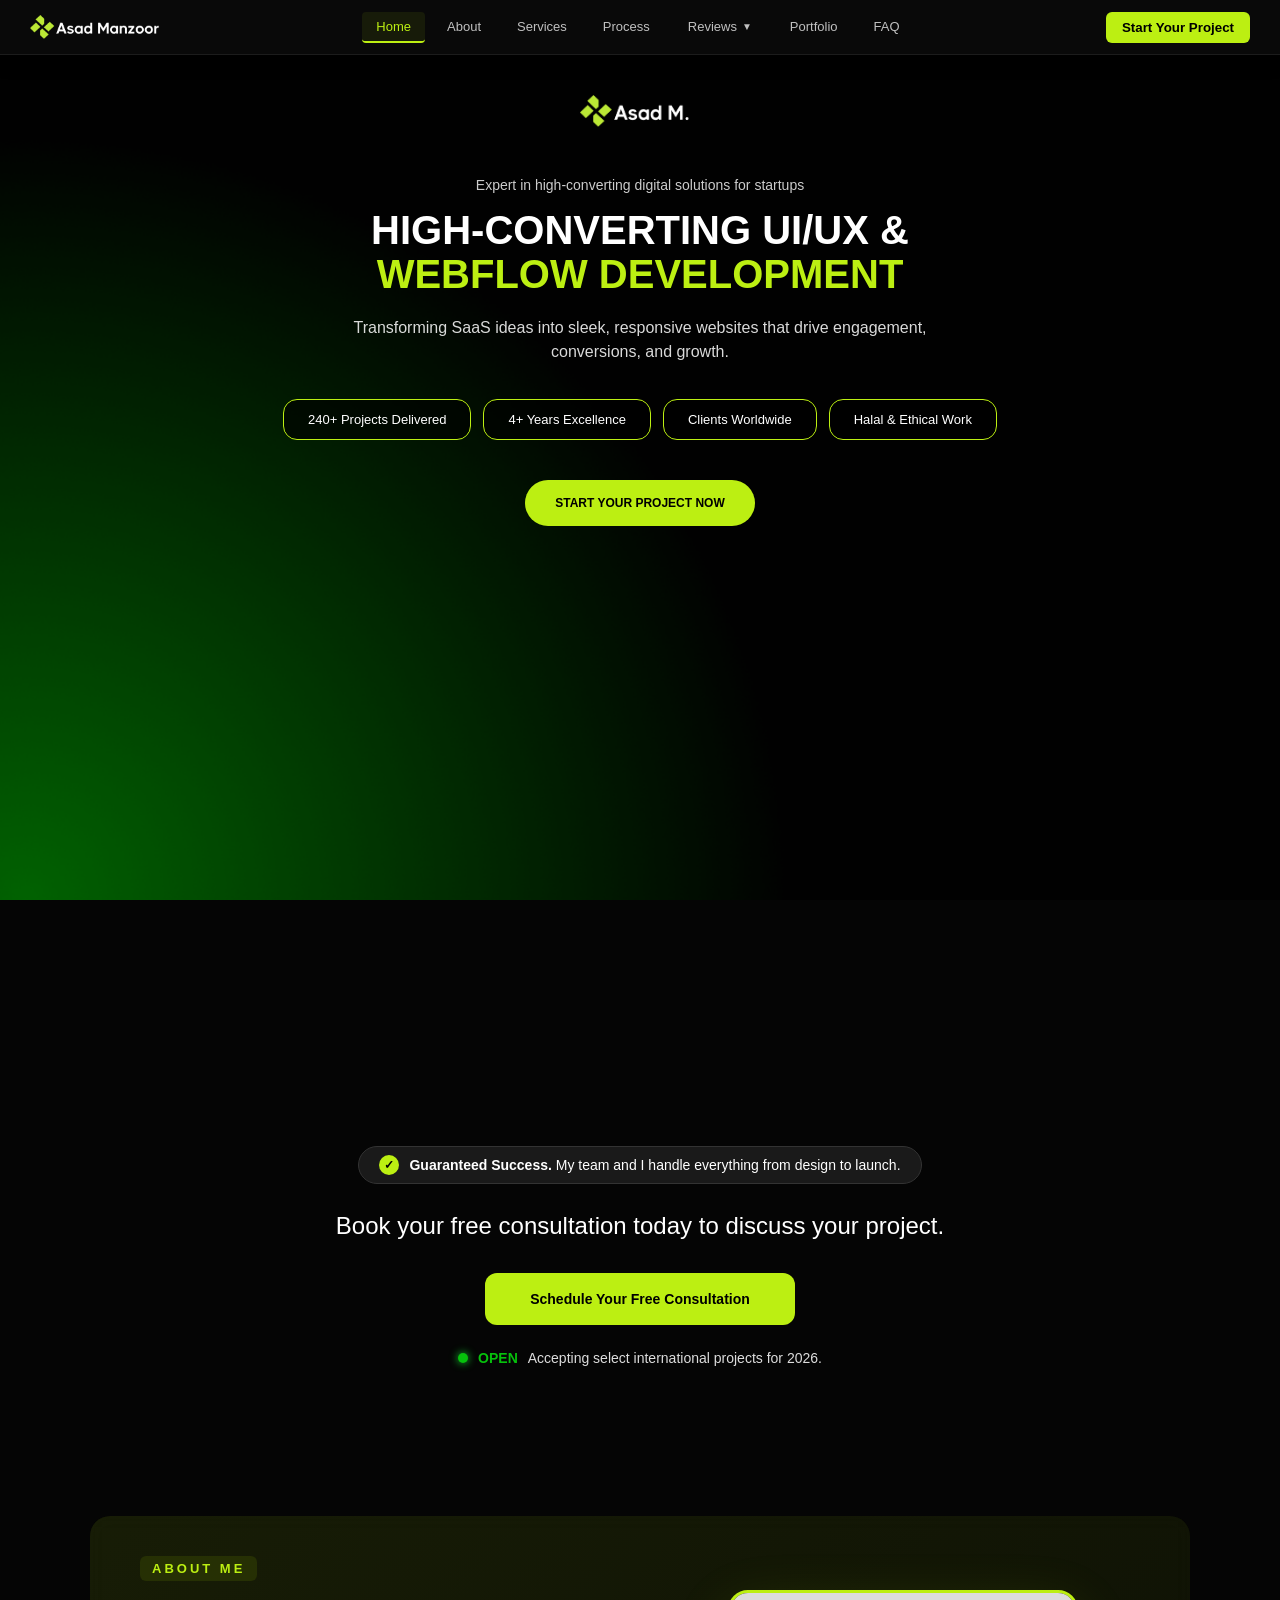
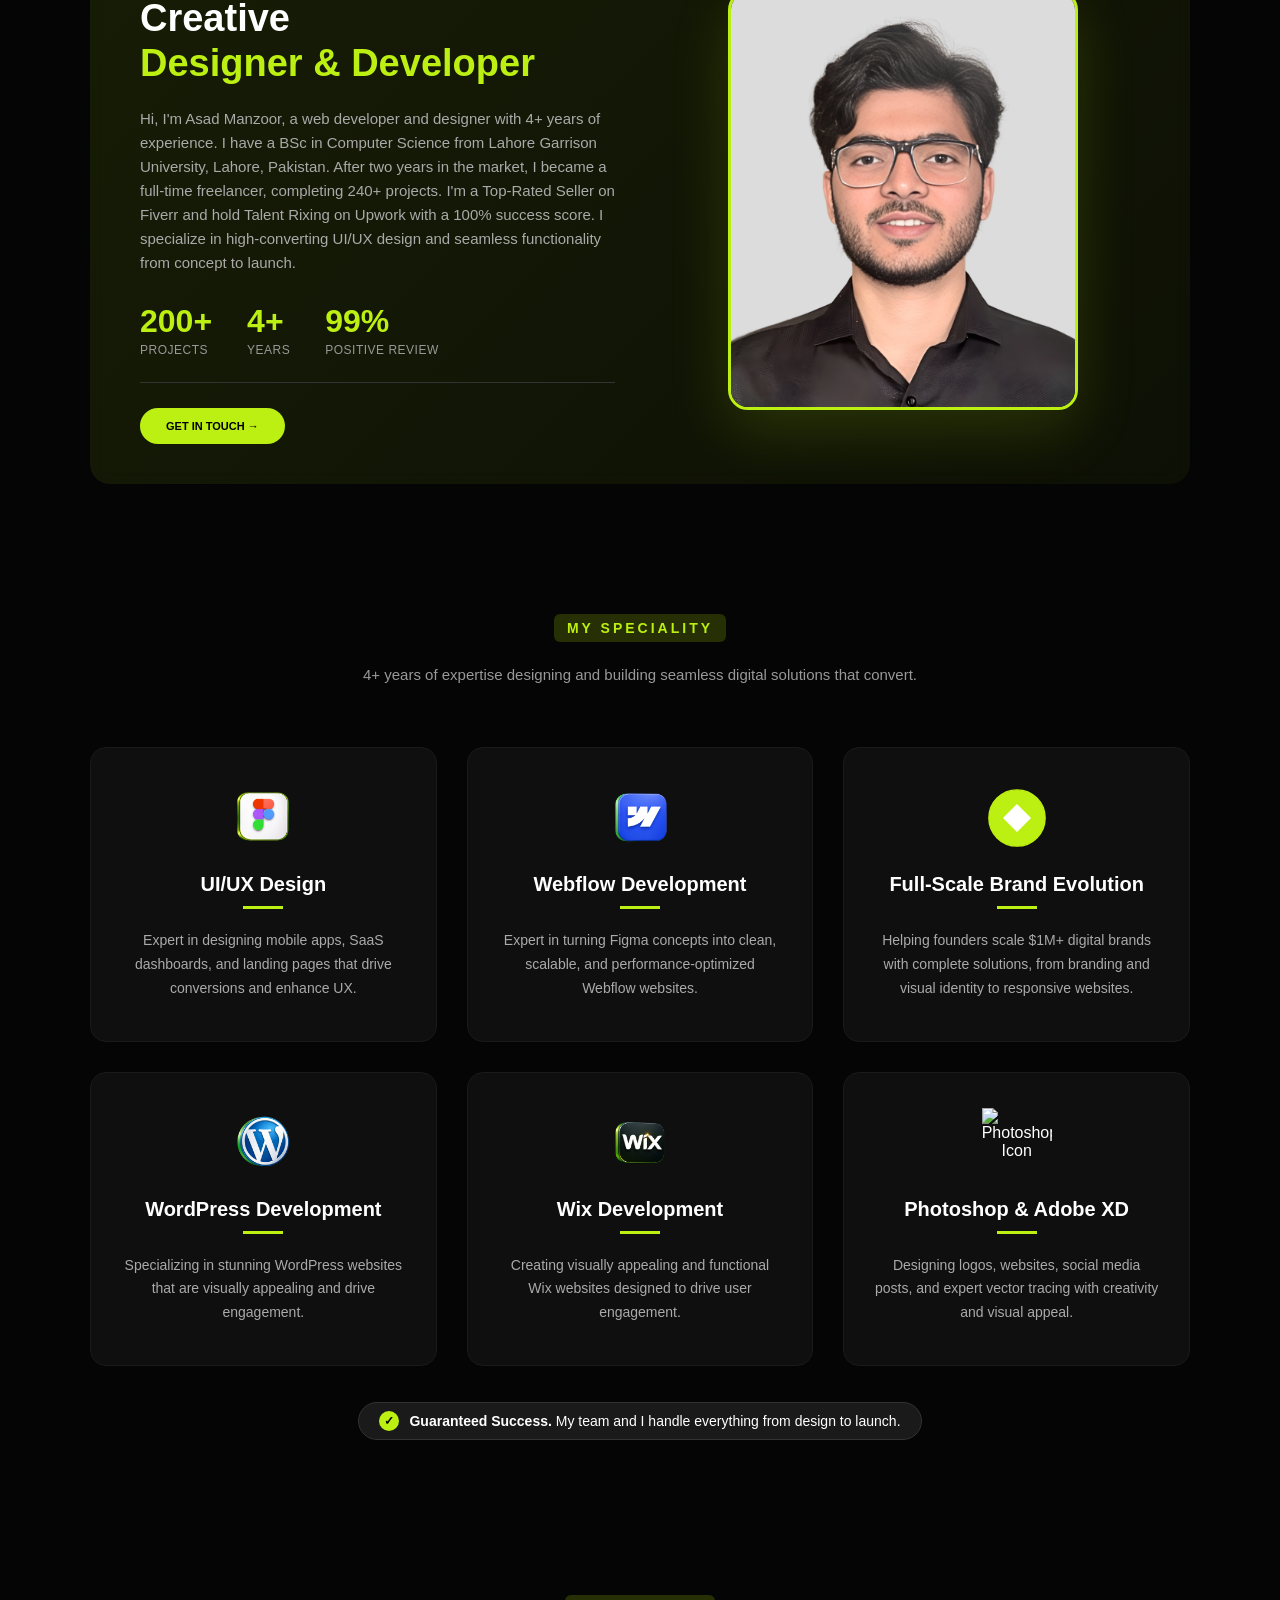
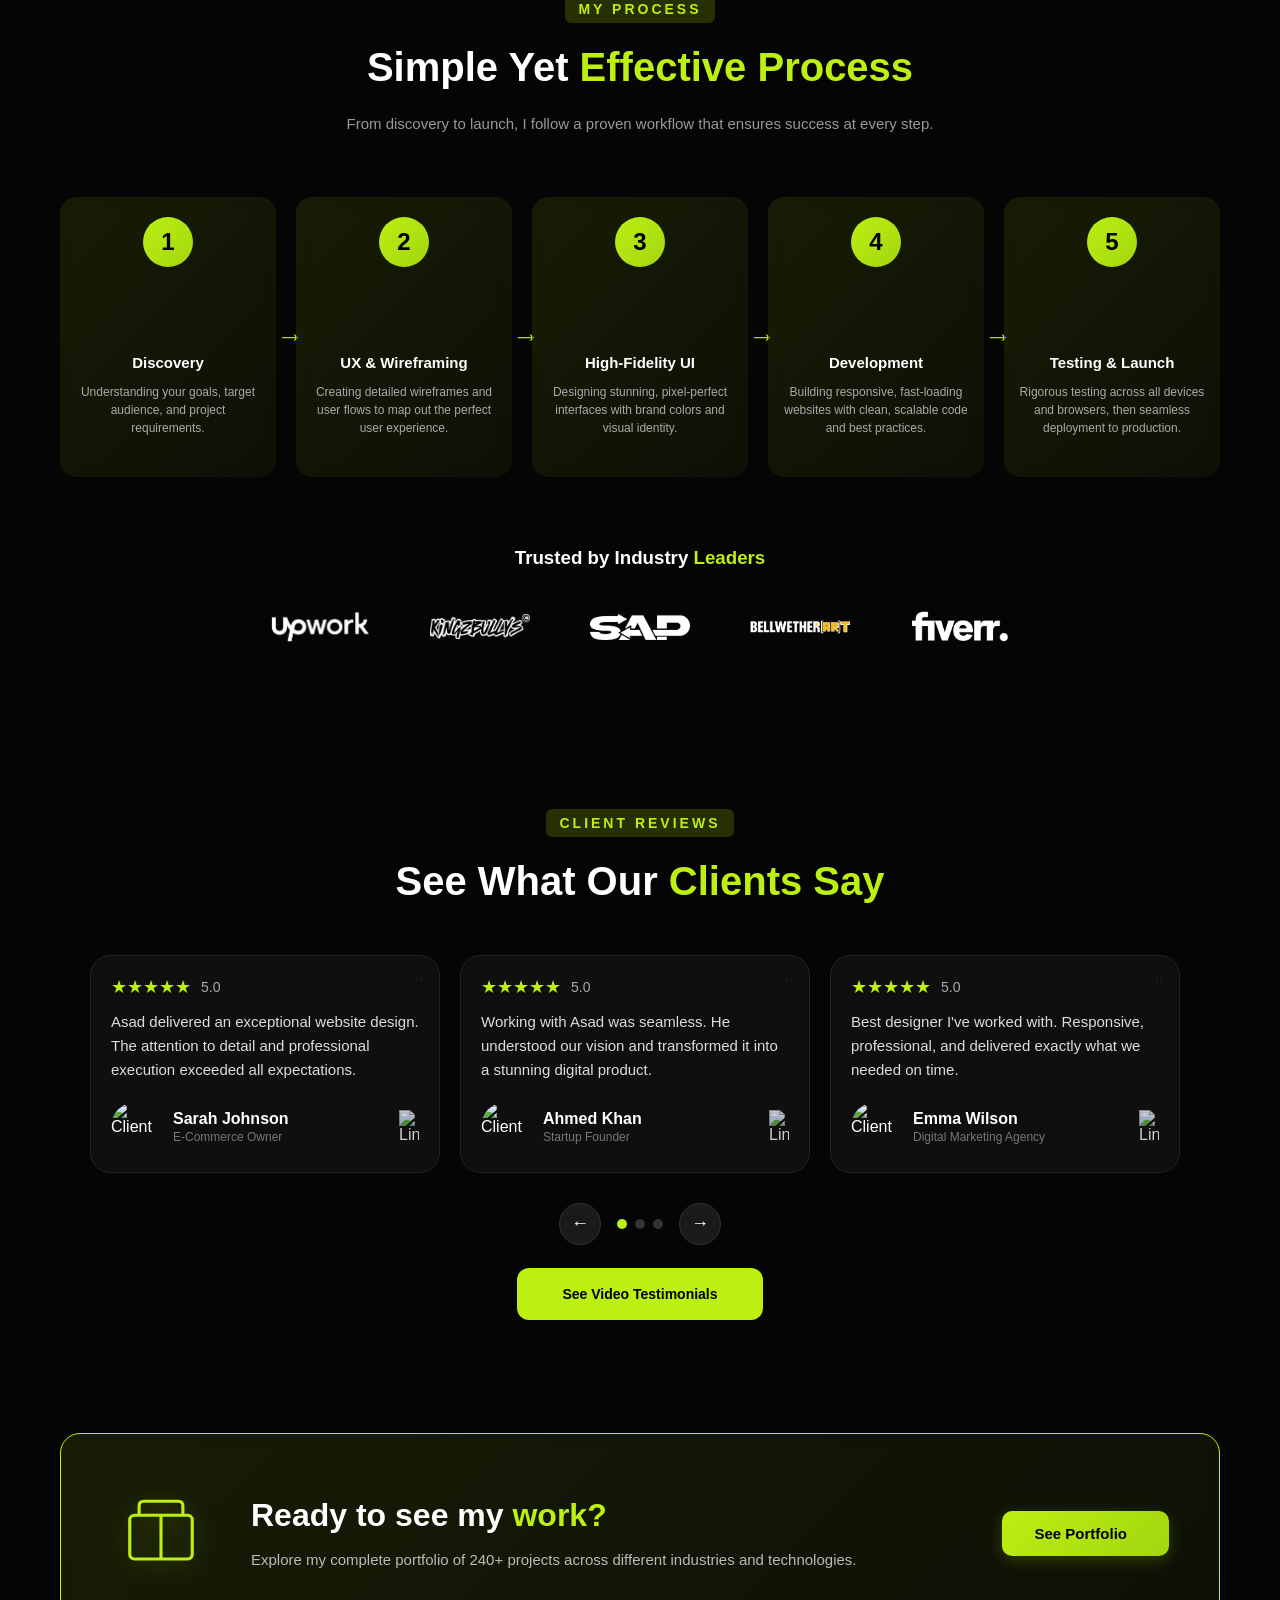
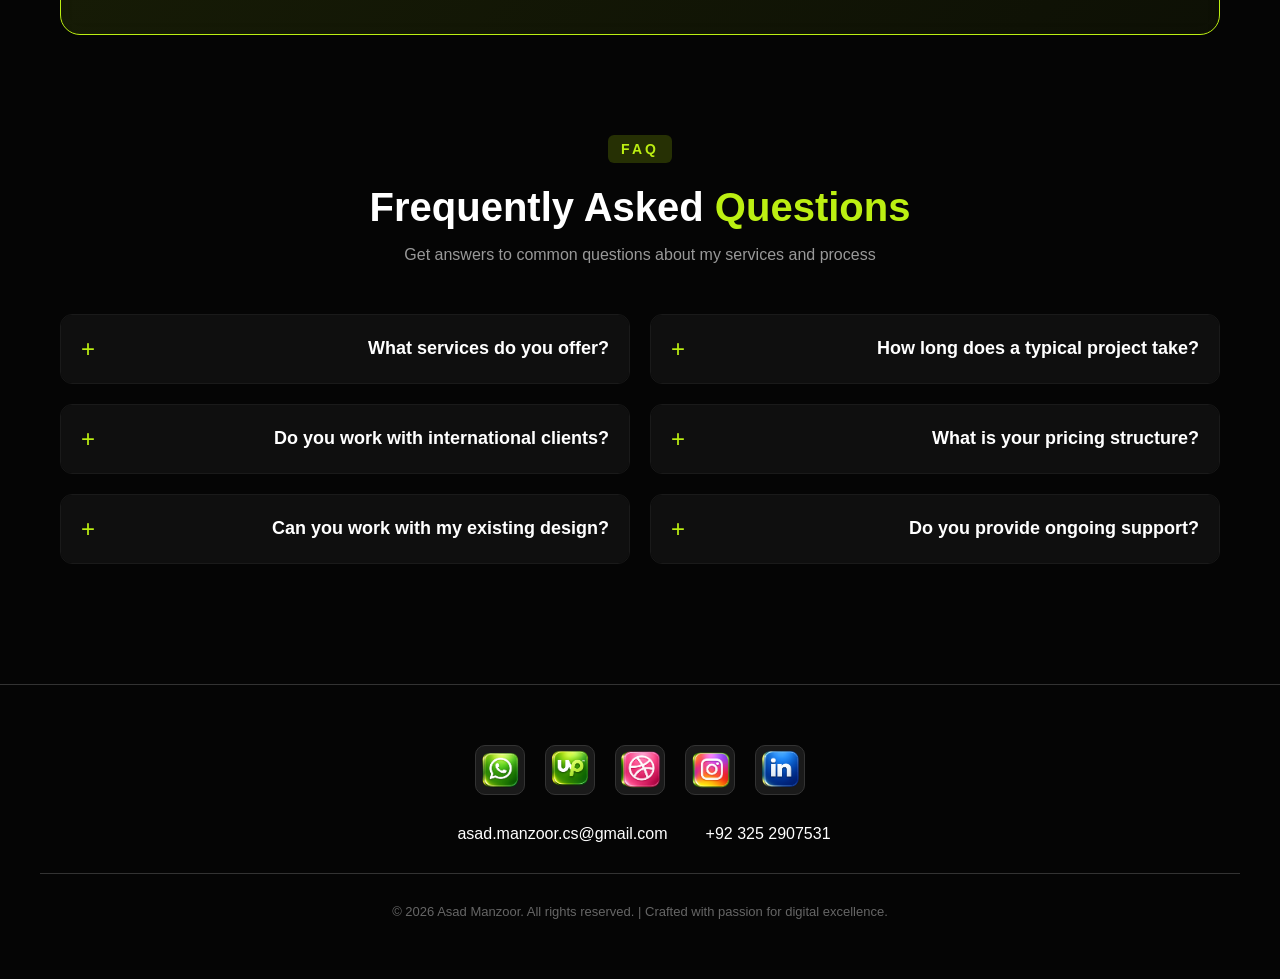
==== commit d60d314b: "done" ====
--- a/index.html
+++ b/index.html
@@ -9,6 +9,9 @@
   <!-- Stylesheets -->
   <link rel="stylesheet" href="css/styles.css" />
   <link rel="stylesheet" href="https://cdnjs.cloudflare.com/ajax/libs/font-awesome/7.0.1/css/all.min.css" integrity="sha512-2SwdPD6INVrV/lHTZbO2nodKhrnDdJK9/kg2XD1r9uGqPo1cUbujc+IYdlYdEErWNu69gVcYgdxlmVmzTWnetw==" crossorigin="anonymous" referrerpolicy="no-referrer" />
+  <!-- Calendly -->
+  <link href="https://assets.calendly.com/assets/external/widget.css" rel="stylesheet">
+<script src="https://assets.calendly.com/assets/external/widget.js" type="text/javascript" async></script>
 </head>
 </head>
 <body>
@@ -87,7 +90,7 @@
       </h2>
 
       <!-- Button -->
-      <a href="#" class="ws-button">Schedule Your Free Consultation <i class="fa-solid fa-arrow-right-long"></i></a>
+      <a href="" class="ws-button" onclick="Calendly.initPopupWidget({url: 'https://calendly.com/asad-manzoor-cs'});return false;">Schedule Your Free Consultation <i class="fa-solid fa-arrow-right-long"></i></a>
 
       <!-- Live Status -->
       <div class="ws-status-line">
@@ -263,7 +266,7 @@
             <div class="process-number">1</div>
             <div class="process-content">
               <h3>Discovery</h3>
-              <p>Understanding your goals, target audience, and project requirements to lay a solid foundation.</p>
+              <p>Understanding your goals, target audience, and project requirements.</p>
             </div>
             <div class="process-arrow">→</div>
           </div>
--- a/css/styles.css
+++ b/css/styles.css
@@ -270,16 +270,25 @@
   padding-left: 4px;
 }
 
+.mobile-social{
+    display: none;
+  }
+
 /* Mobile dropdown styles */
 @media (max-width: 768px) {
   .dropdown {
     width: 100%;
     margin: 0;
+    display: block;
   }
 
   .dropdown-toggle {
     width: 100%;
     padding: 12px 16px;
+    text-align: center;
+    border-left: 3px solid transparent;
+    color: #e0e0e0;
+    display: block;
   }
 
   .dropdown-menu {
@@ -308,11 +317,12 @@
 
   .dropdown-item {
     padding: 12px 16px;
-    padding-left: 35px;
     border-bottom: 1px solid rgba(188, 239, 18, 0.12);
-    background-color: rgba(188, 239, 18, 0.08);
+    background-color: transparent;
     font-size: 13px;
     width: 100%;
+    text-align: center;
+    color: #e0e0e0 !important;
   }
 
   .dropdown-item:last-child {
@@ -320,8 +330,25 @@
   }
 
   .dropdown-item:hover {
-    background-color: rgba(188, 239, 18, 0.16);
-    padding-left: 40px;
+    background-color: rgba(188, 239, 18, 0.1);
+    color: #BCEF12 !important;
+  }
+
+  /* social icons row inside mobile nav */
+  
+
+  @media (max-width: 768px) {
+    .mobile-social {
+      display: flex;
+    }
+  }
+  .mobile-social a {
+    color: #e0e0e0;
+    font-size: 20px;
+    transition: color 0.2s;
+  }
+  .mobile-social a:hover {
+    color: #BCEF12;
   }
 }
 
@@ -1016,7 +1043,7 @@
 }
 .brand-icon {
   width: 100px; /* Adjust size of Figma icon */
-  height: 100px;
+  height: auto;
   object-fit: contain; /* Ensure the image does not stretch */
   margin: 0 auto;
 }
@@ -1050,6 +1077,7 @@
   gap: 50px;
   align-items: center;
   backdrop-filter: blur(10px);
+  grid-auto-flow: row;
 }
 
 /* --- Content --- */
@@ -1663,7 +1691,7 @@
     backdrop-filter: blur(10px);
     -webkit-backdrop-filter: blur(10px);
     flex-direction: column;
-    align-items: flex-start;
+    align-items: center;
     padding: 15px 0;
     display: none;
     z-index: 999;
@@ -1685,6 +1713,7 @@
     border-left: 3px solid transparent;
     transition: all 0.3s ease;
     color: #e0e0e0;
+    text-align: center;
   }
 
   nav a:hover {
@@ -1807,25 +1836,53 @@
   }
 
   .my-video iframe {
-    width: 100%;
-    max-width: 100%;
+    width: 95vw;
+    max-width: 95vw;
   }
 
   /* --- Workshop Section --- */
   .workshop-section {
-    padding: 30px 15px 50px 15px;
+    padding: 25px 15px 40px 15px;
+  }
+
+  .ws-badge {
+    padding: 6px 14px;
+    font-size: 12px;
+    flex-wrap: wrap;
+    width: 90%;
+    max-width: 100%;
+  }
+
+  /* mobile: simplify badge text */
+  @media (max-width: 480px) {
+    .ws-badge {
+      padding: 5px 10px;
+      justify-content: center;
+    }
+    .ws-badge span {
+      font-size: 0; /* hide text except strong */
+    }
+    .ws-badge span strong {
+      font-size: 12px;
+    }
+  }
+
+  .ws-check-icon {
+    width: 18px;
+    height: 18px;
+    font-size: 10px;
   }
 
   .ws-headline {
-    font-size: 20px;
+    font-size: 16px;
     line-height: 1.3;
-    margin-bottom: 20px;
+    margin-bottom: 16px;
   }
 
   .ws-button {
-    padding: 14px 30px;
-    font-size: 12px;
-    margin-bottom: 15px;
+    padding: 12px 25px;
+    font-size: 11px;
+    margin-bottom: 12px;
   }
 
   /* --- About Section --- */
@@ -1834,49 +1891,128 @@
   }
 
   .about-box {
-    grid-template-columns: 1fr;
-    gap: 25px;
-    padding: 35px 20px;
-    border-radius: 16px;
+    position: relative;
+    display: grid;
+    grid-template-columns: 1fr 110px;
+    grid-template-rows: auto auto auto;
+    gap: 0;
+    padding: 25px 20px;
+    border-radius: 20px;
+    border: 1px solid rgba(188, 239, 18, 0.2);
+  }
+
+  .about-image {
+    position: absolute;
+    right: 20px;
+    top: 40px;
+    flex-shrink: 0;
+    z-index: 10;
+  }
+
+  .profile-img {
+    width: 110px;
+    height: 110px;
+    border-radius: 50%;
+    border: 4px solid #BCEF12;
+    box-shadow: 0 0 30px rgba(188, 239, 18, 0.6), inset 0 0 30px rgba(188, 239, 18, 0.3);
+    object-fit: cover;
+  }
+
+  @media (max-width: 480px) {
+    .about-image {
+      top: 10px;
+      right: 10px;
+    }
+    .profile-img {
+      width: 70px;
+      height: 70px;
+      border-width: 3px;
+    }
+  }
+
+  .about-content {
+    text-align: left;
+    grid-column: 1;
+    grid-row: 1 / 4;
+    padding-right: 0;
+  }
+
+  .about-content .section-label {
+    font-size: 11px;
+    margin-bottom: 12px;
+    padding: 5px 10px;
+    background-color: #263004;
+    border-radius: 20px;
+    width: fit-content;
   }
 
   .about-content h2 {
-    font-size: 26px;
+    font-size: 24px;
     line-height: 1.2;
+    margin-bottom: 14px;
+    font-weight: 800;
   }
 
   .about-description {
     font-size: 13px;
     margin-bottom: 20px;
+    line-height: 1.5;
   }
 
   .about-stats {
-    gap: 25px;
-    padding-bottom: 18px;
-    margin-bottom: 18px;
+    display: flex;
+    gap: 10px;
+    padding: 0;
+    margin: 0;
+    flex-direction: row;
+    flex-wrap: nowrap;
+    align-items: center;
+    grid-column: 1;
+    grid-row: 2;
+  }
+
+  .stat-item {
+    text-align: center;
+    min-width: 90px;
+    padding: 12px 10px;
+    border: 1px solid rgba(188, 239, 18, 0.25);
+    border-radius: 12px;
+    background: rgba(188, 239, 18, 0.05);
   }
 
   .stat-number {
-    font-size: 26px;
+    font-size: 20px;
+    font-weight: 800;
   }
 
   .stat-label {
-    font-size: 10px;
+    font-size: 9px;
+    text-transform: uppercase;
+    letter-spacing: 0.5px;
   }
 
   .about-text {
     font-size: 13px;
-    margin-bottom: 18px;
+    margin-bottom: 0;
   }
 
   .about-cta {
-    align-self: flex-start !important;
-    padding: 10px 20px !important;
-    font-size: 10px !important;
-  }
-
-  .profile-img {
-    max-width: 220px;
+    position: absolute;
+    right: 20px;
+    bottom: 20px;
+    align-self: unset;
+    padding: 12px 22px !important;
+    font-size: 11px !important;
+    font-weight: 800 !important;
+    width: fit-content;
+    margin-top: 0;
+  }
+
+  /* hide button on smaller screens */
+  @media (max-width: 480px) {
+    .about-cta {
+      display: none;
+    }
   }
 
   /* --- Specialities Section --- */
@@ -1997,7 +2133,7 @@
   }
 
   .partners-logos {
-    gap: 20px;
+    gap: 25px;
   }
   
   .partner-logo {
@@ -2452,6 +2588,30 @@
     margin-bottom: 25px;
   }
 
+  /* --- Trusted partners mobile tweaks --- */
+  .trusted-partners {
+    padding: 30px 12px;
+  }
+  .trusted-partners h2 {
+    font-size: 22px;
+    text-align: center;
+    line-height: 1.2;
+  }
+  .partners-logos {
+    justify-content: center;
+    gap: 15px;
+  }
+  .partner-logo {
+    width: 70px;
+    height: 70px;
+    margin: 8px;
+  }
+  .partner-logo .brand-icon {
+    width: 60px;
+    height: 60px;
+  }
+}
+
   .process-step {
     padding: 20px 15px;
   }
@@ -2463,7 +2623,8 @@
   .process-content p {
     font-size: 12px;
   }
-}
+
+
 
 /* ============================================================
    7.5 PORTFOLIO BANNER SECTION
@@ -2639,6 +2800,12 @@
     font-size: 14px;
     align-self: stretch;
     justify-content: center;
+  }
+  .partner-logo {
+    height: 20px;
+  }
+  .partner-container h3{
+    margin-bottom: 30px;
   }
 }
 
@@ -2705,3 +2872,5 @@
   opacity: 1;
   visibility: visible;
 }
+
+
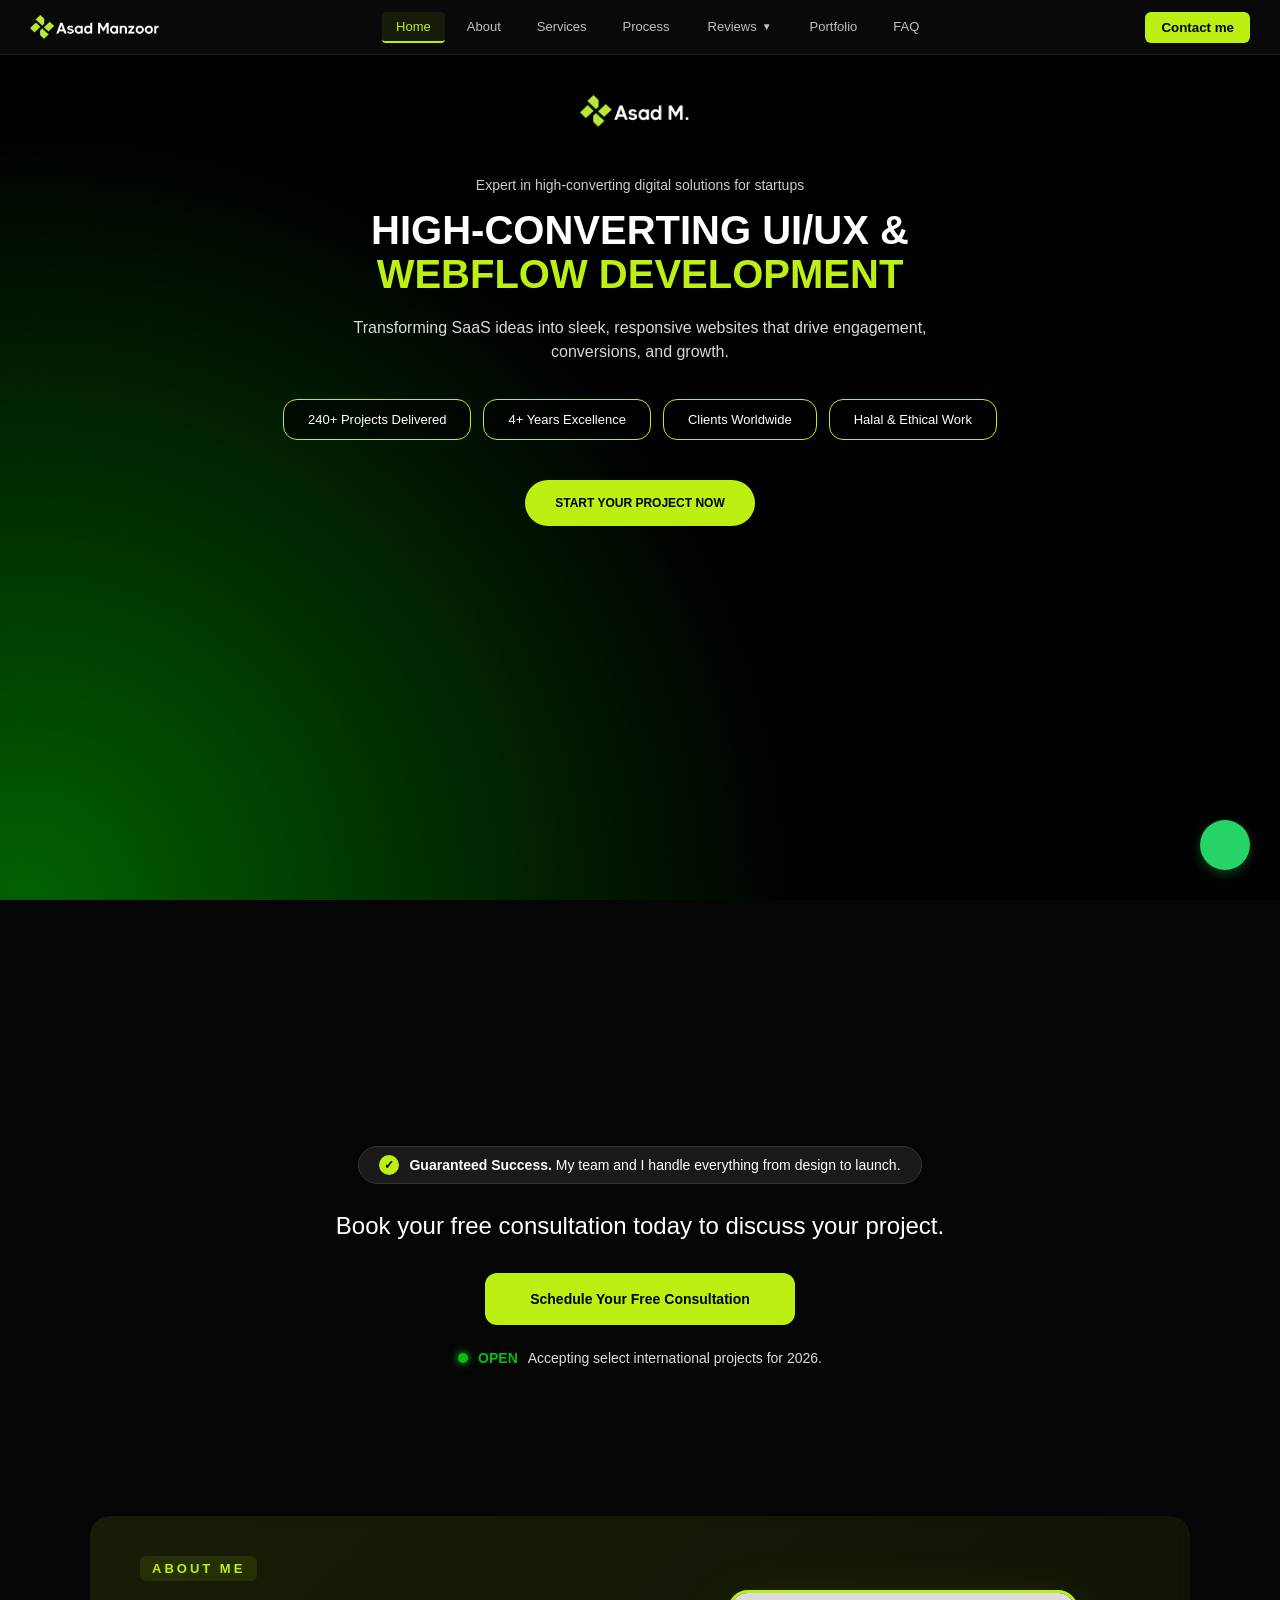
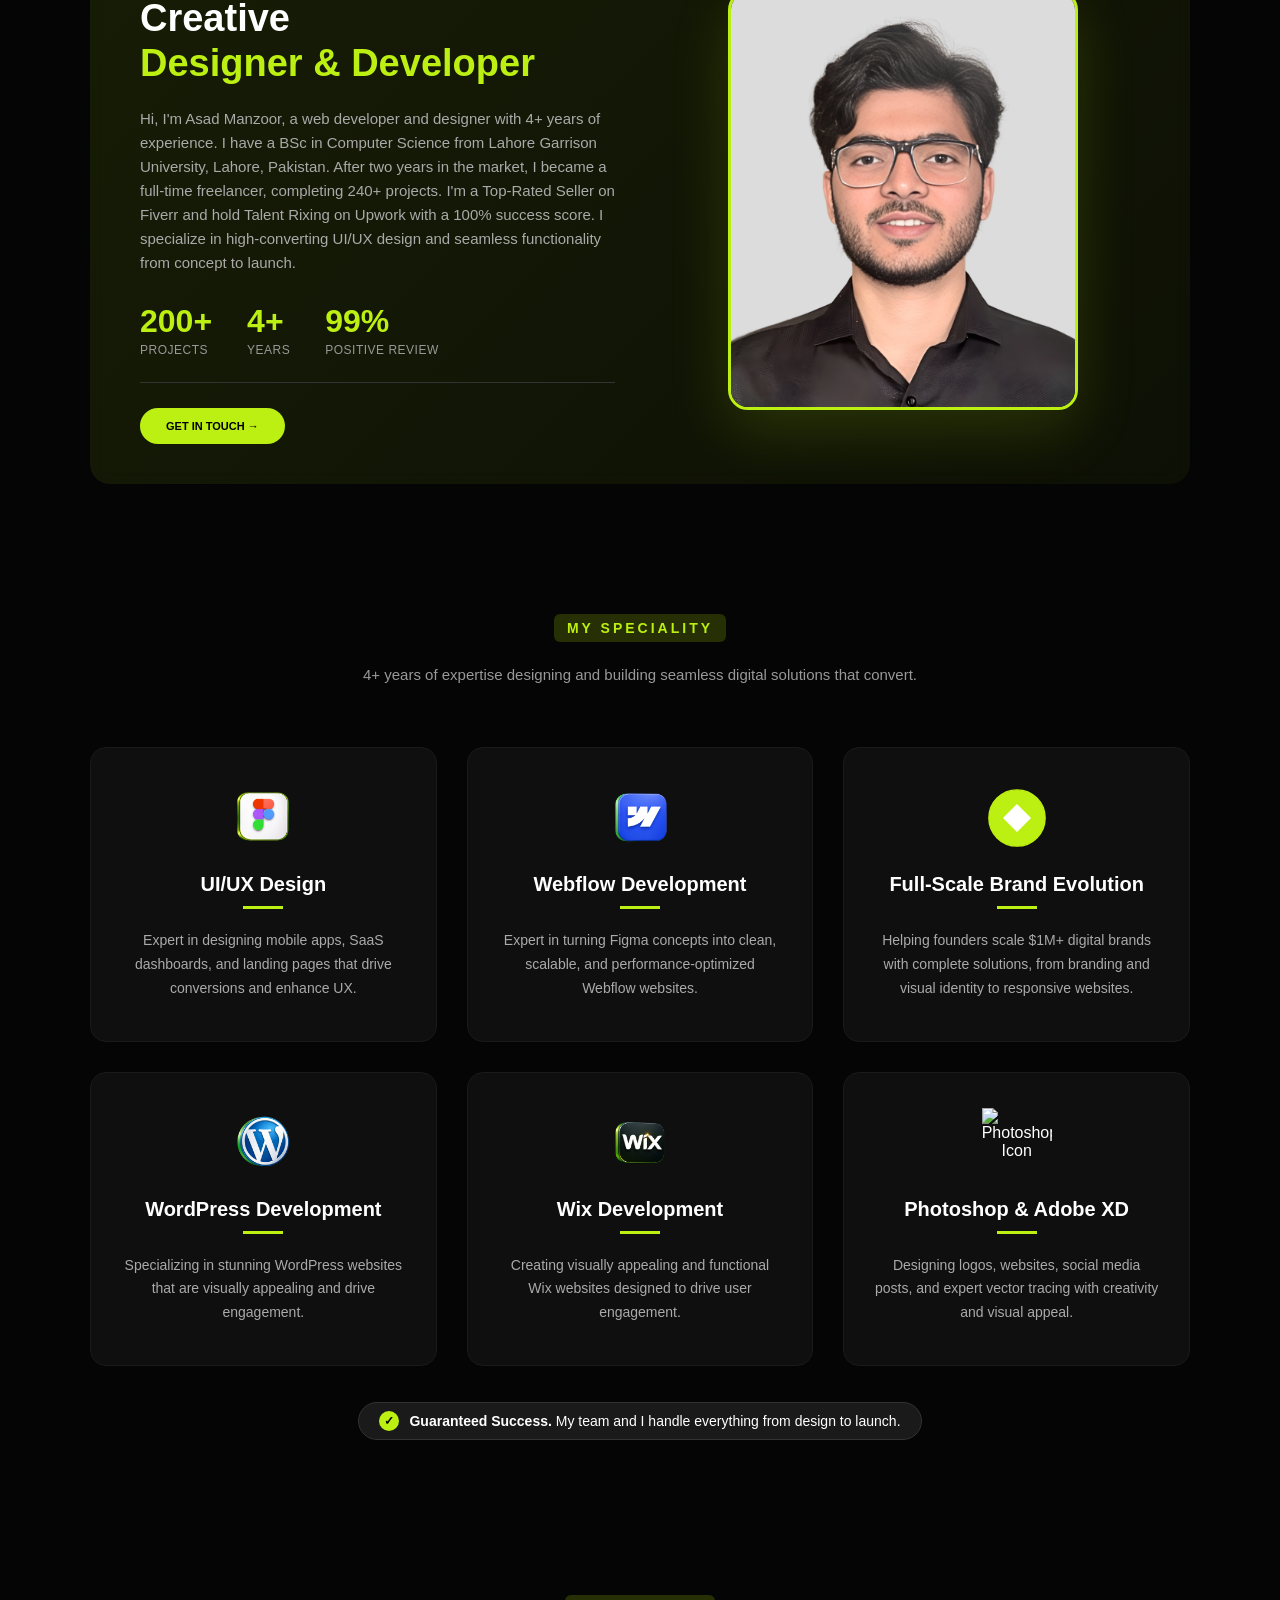
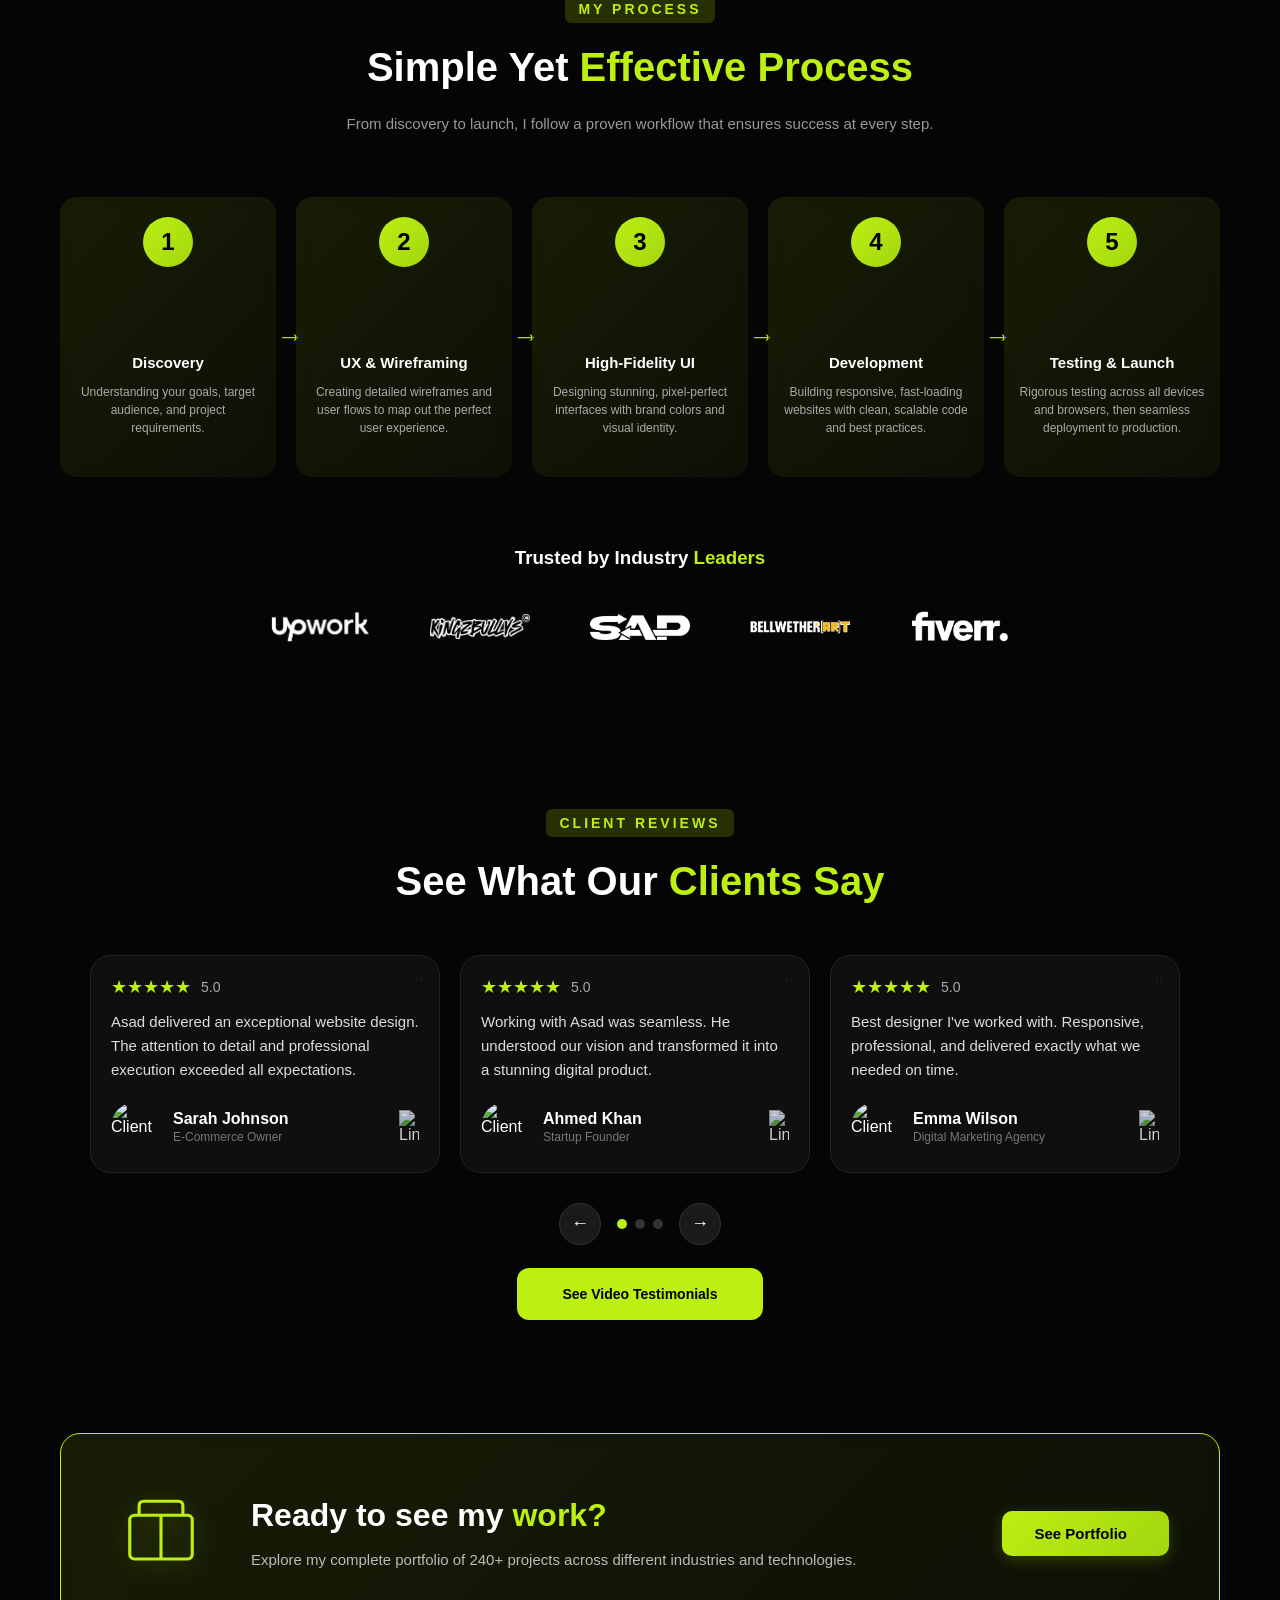
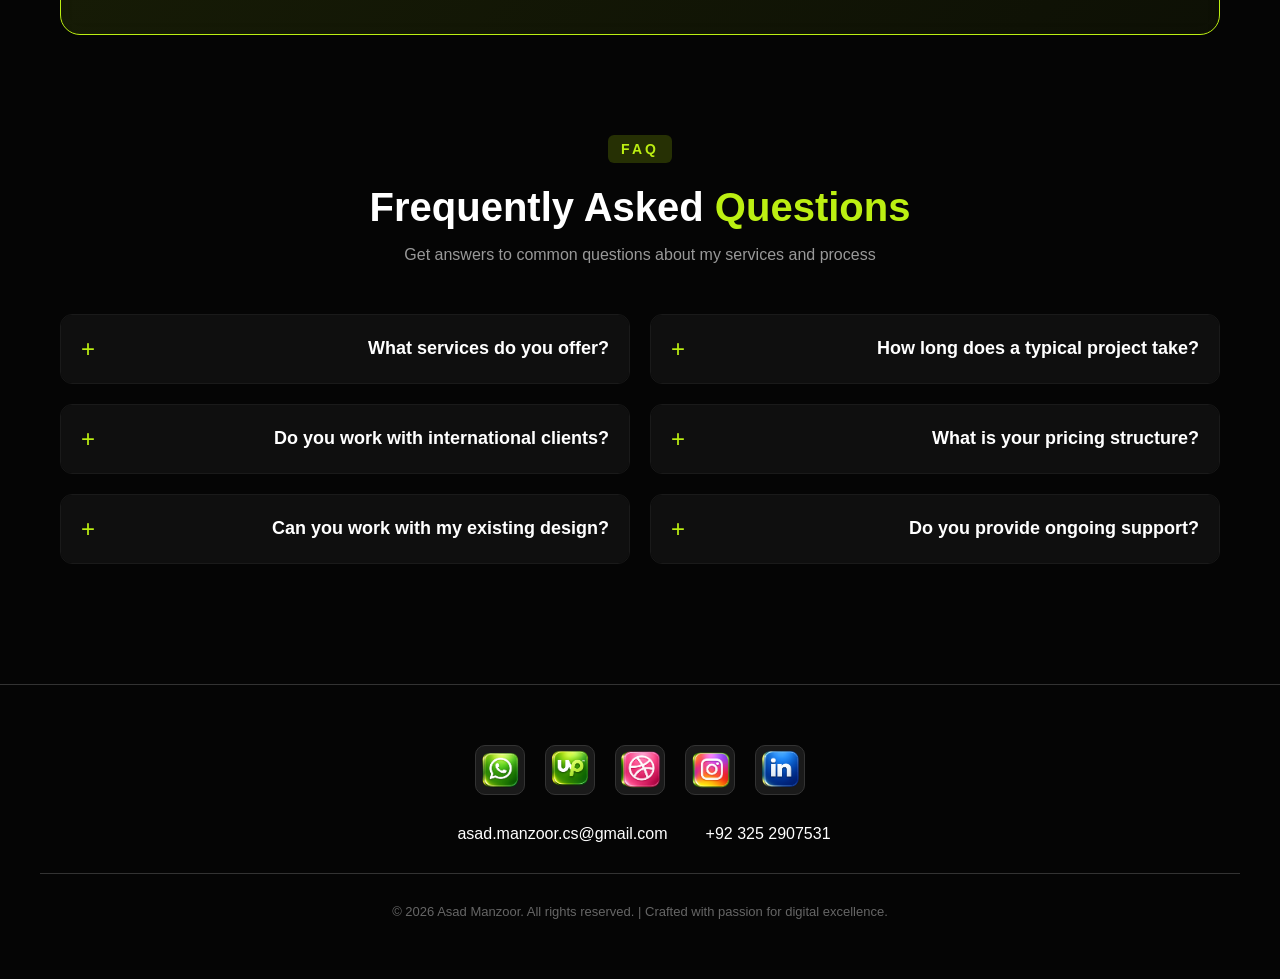
==== commit f4ae2d25: "done" ====
--- a/index.html
+++ b/index.html
@@ -141,7 +141,7 @@
               Let’s bring your vision to life with tailor-made Webflow, WordPress, and modern design solutions.
             </p> -->
             
-            <a href="#workshop" class="cta about-cta">GET IN TOUCH →</a>
+            <a href="#footer" class="cta about-cta">GET IN TOUCH →</a>
           </div>
           <div class="about-image">
             <img src="Assets/Profile.png" alt="Profile" class="profile-img" />
@@ -579,6 +579,13 @@
   <button id="scrollToTopBtn" class="scroll-to-top" title="Scroll to Top">
     <i class="fas fa-arrow-up"></i>
   </button>
+
+  <!-- ============================================================
+       WHATSAPP BUTTON
+       ============================================================ -->
+  <a href="https://wa.me/923252907531" target="_blank" class="whatsapp-btn" title="Contact via WhatsApp">
+    <i class="fab fa-whatsapp"></i>
+  </a>
 
 
   <!-- ============================================================
--- a/css/styles.css
+++ b/css/styles.css
@@ -2845,7 +2845,7 @@
    ============================================================ */
 .scroll-to-top {
   position: fixed;
-  bottom: 30px;
+  bottom: 90px;
   right: 30px;
   width: 50px;
   height: 50px;
@@ -2873,4 +2873,74 @@
   visibility: visible;
 }
 
-
+/* ============================================================
+   18. WHATSAPP BUTTON
+   ============================================================ */
+
+.whatsapp-btn {
+  position: fixed;
+  bottom: 30px;
+  right: 30px;
+  width: 50px;
+  height: 50px;
+  background-color: #25D366;
+  color: white;
+  border: none;
+  border-radius: 50%;
+  font-size: 24px;
+  cursor: pointer;
+  opacity: 1;
+  visibility: visible;
+  transition: all 0.3s ease;
+  z-index: 999;
+  box-shadow: 0 4px 12px rgba(37, 211, 102, 0.3);
+  display: flex;
+  align-items: center;
+  justify-content: center;
+  text-decoration: none;
+}
+
+.whatsapp-btn:hover {
+  background-color: #128C7E;
+  transform: translateY(-2px);
+  box-shadow: 0 6px 16px rgba(37, 211, 102, 0.4);
+}
+
+/* Mobile responsive */
+@media (max-width: 768px) {
+  .scroll-to-top {
+    bottom: 85px;
+    right: 20px;
+    width: 45px;
+    height: 45px;
+    font-size: 16px;
+  }
+
+  .whatsapp-btn {
+    bottom: 30px;
+    right: 20px;
+    width: 45px;
+    height: 45px;
+    font-size: 20px;
+  }
+}
+
+@media (max-width: 480px) {
+  .scroll-to-top {
+    bottom: 80px;
+    right: 15px;
+    width: 40px;
+    height: 40px;
+    font-size: 14px;
+  }
+
+  .whatsapp-btn {
+    bottom: 25px;
+    right: 15px;
+    width: 40px;
+    height: 40px;
+    font-size: 18px;
+  }
+}
+
+
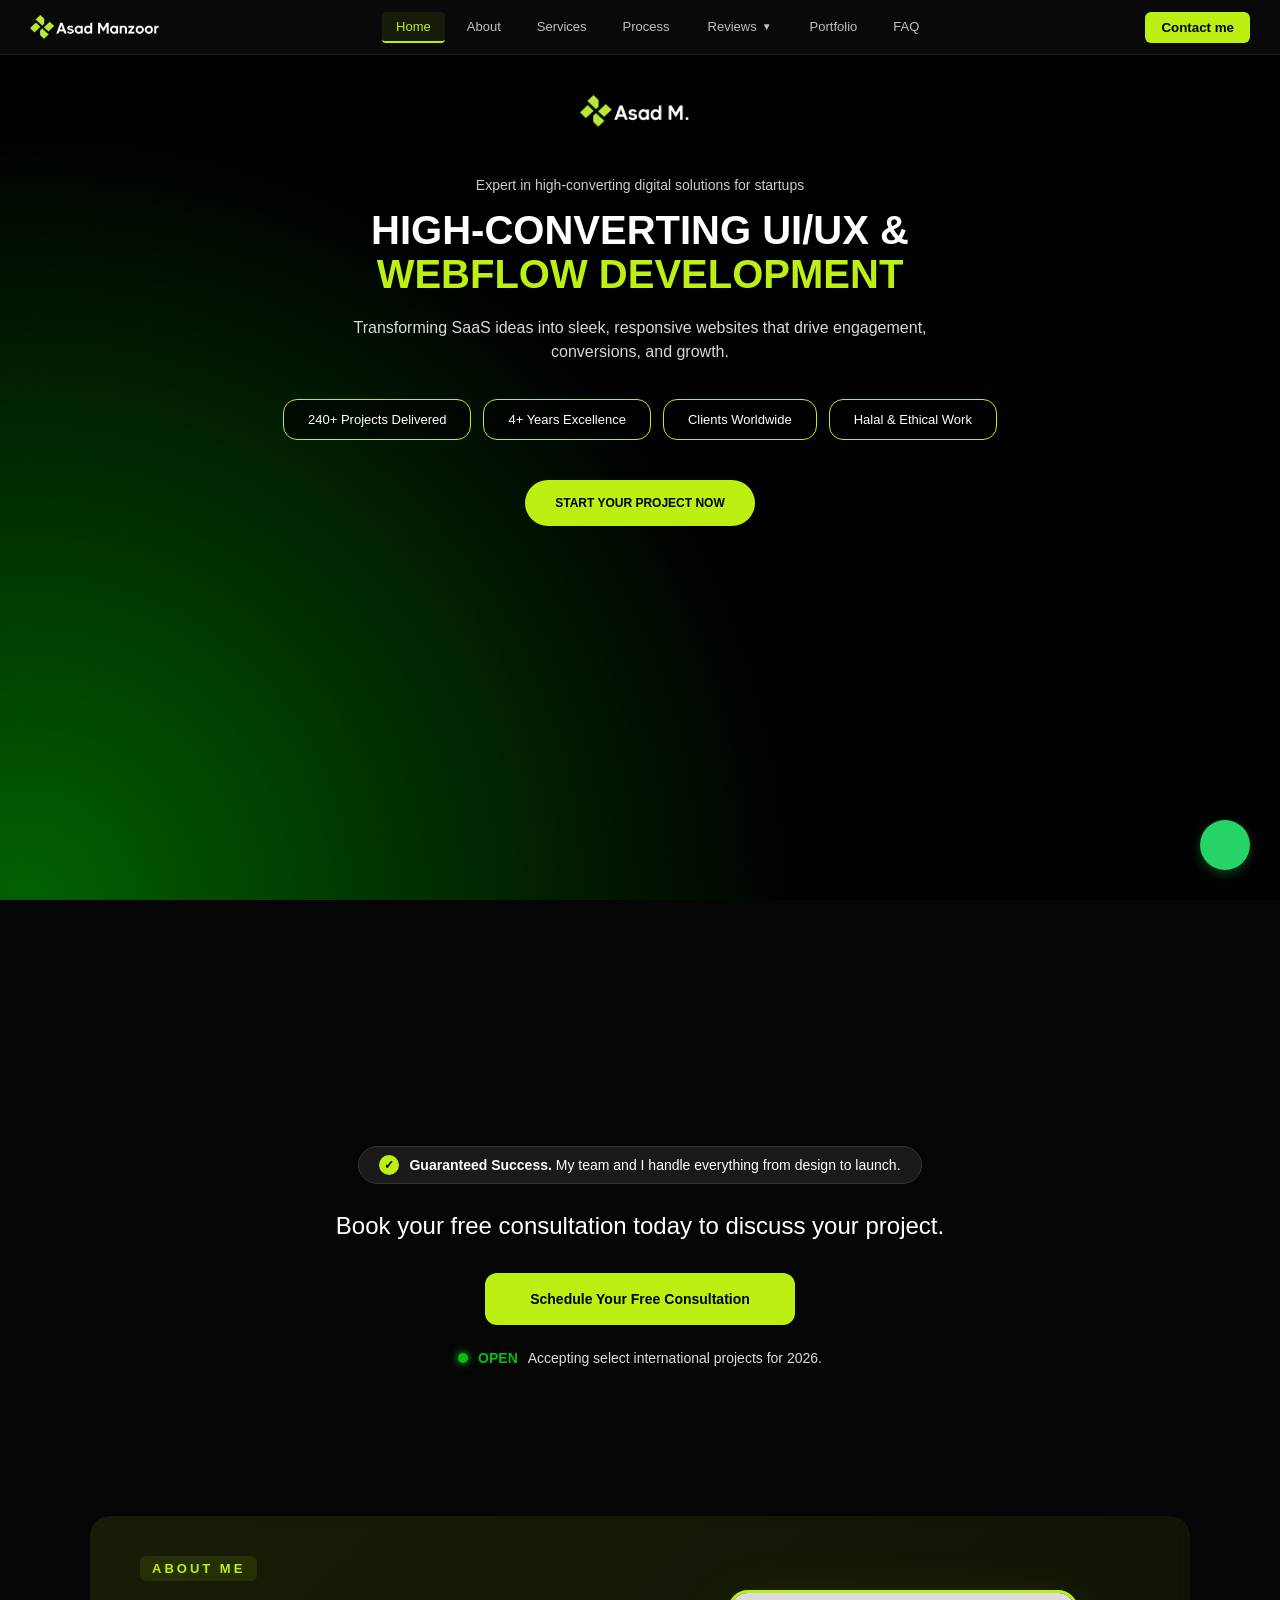
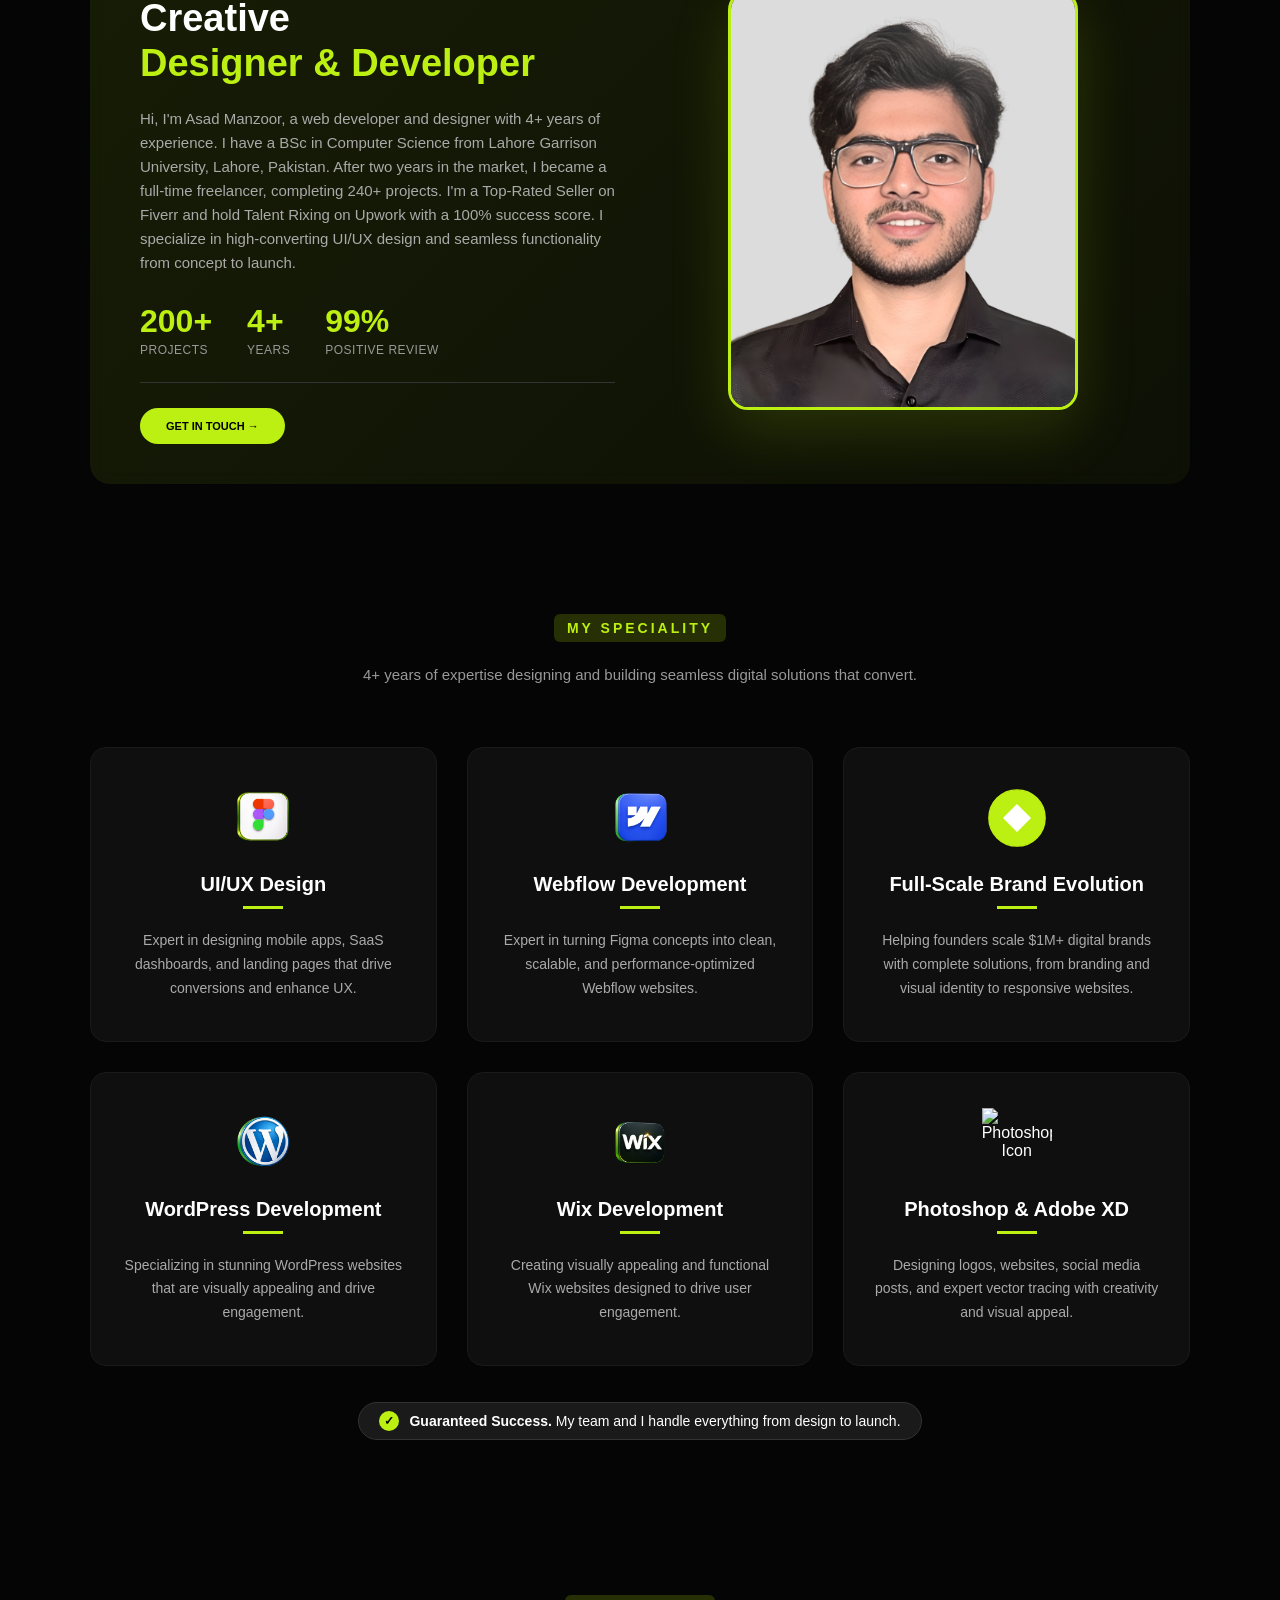
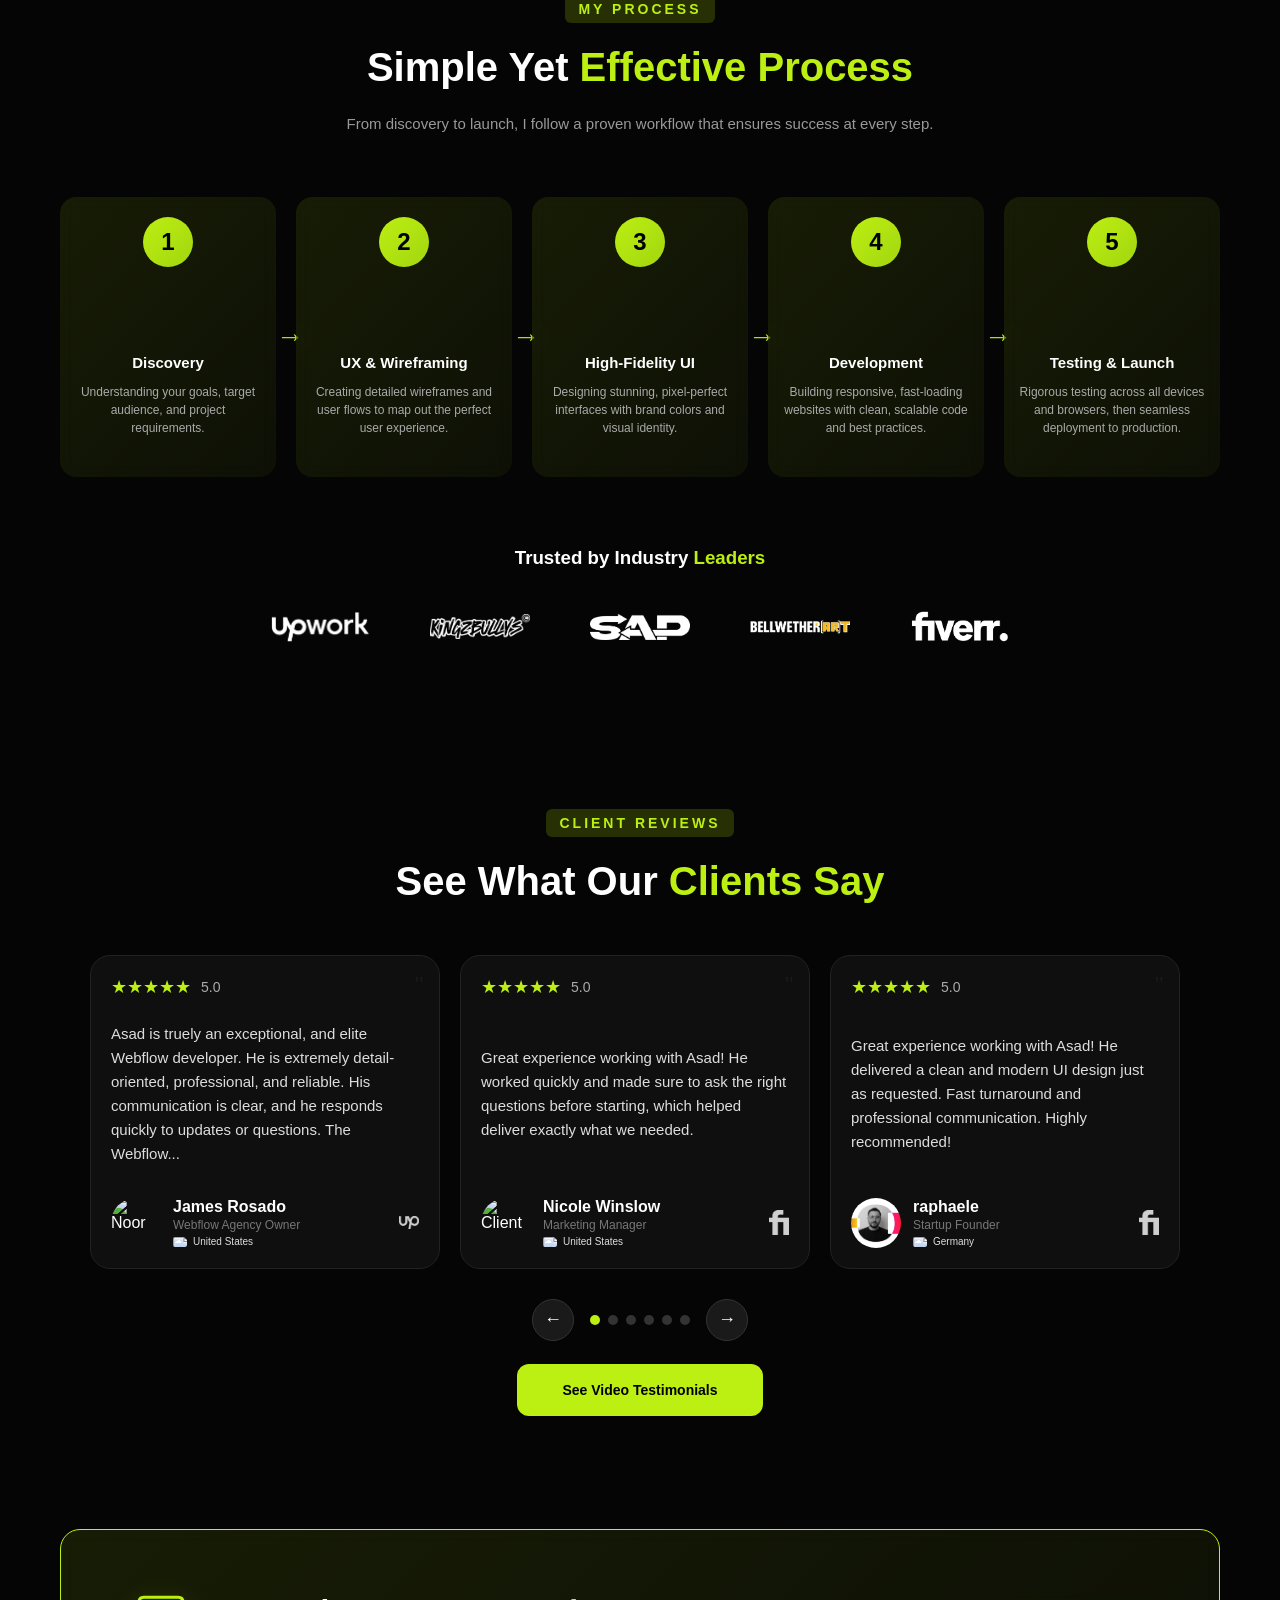
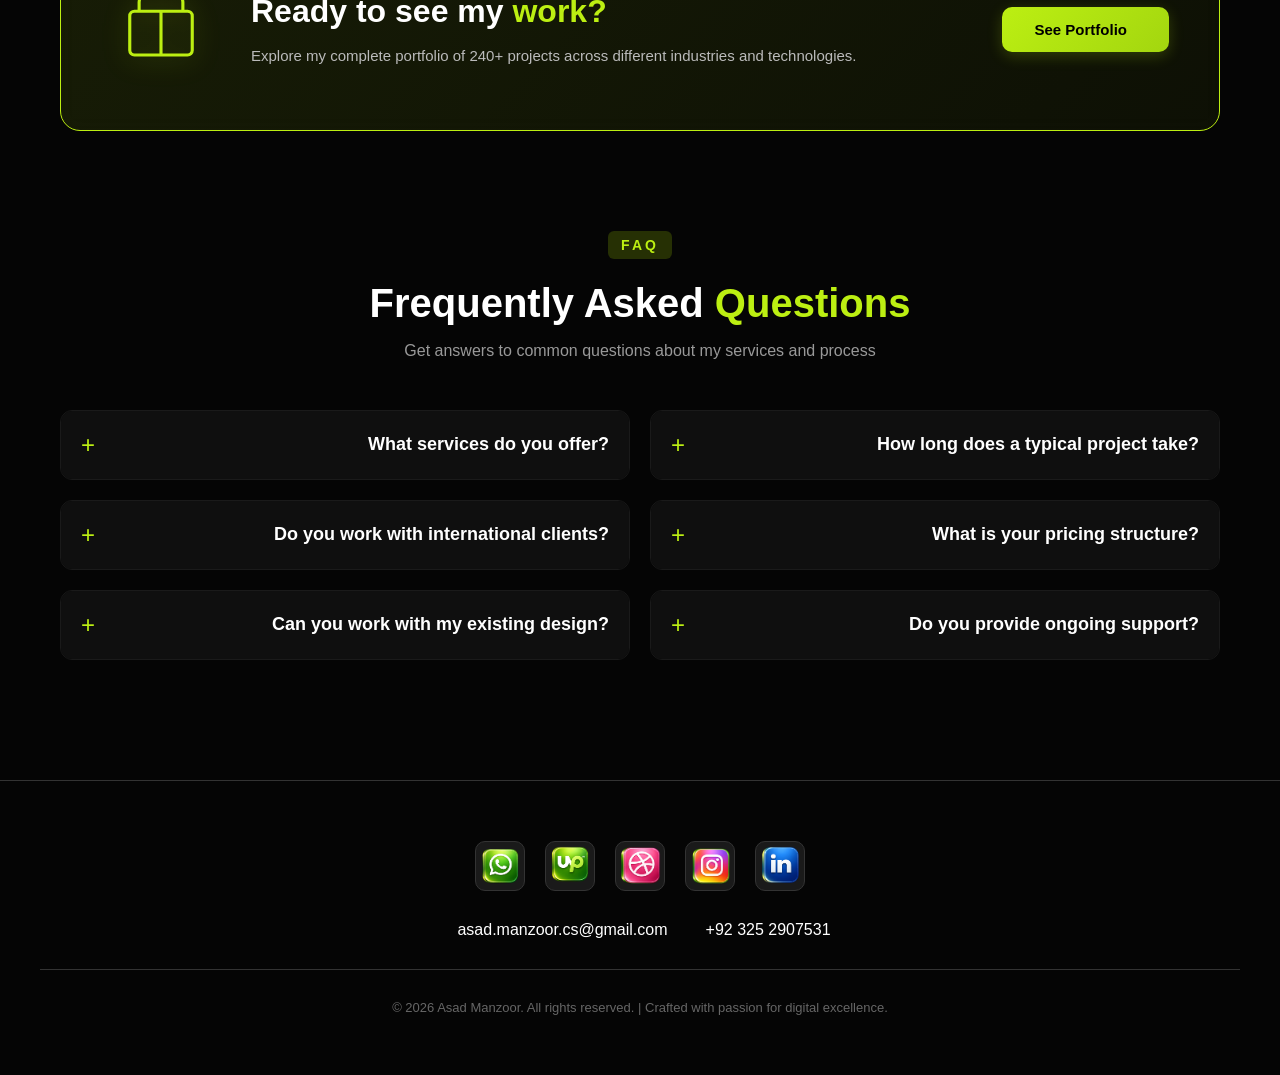
==== commit a881fbce: "Done" ====
--- a/index.html
+++ b/index.html
@@ -370,86 +370,144 @@
       <div class="carousel-wrapper">
         <div class="carousel-track" id="carouselTrack">
 
-          <!-- Card 1 -->
-          <div class="testimonial-card">
-            <div class="quote-icon">"</div>
-            <div class="stars">★★★★★ <span class="rating-num">5.0</span></div>
-            <p class="quote-text">
-              Asad delivered an exceptional website design. The attention to detail and professional execution exceeded all expectations.
-            </p>
-            <div class="user-info">
-              <img src="https://i.pravatar.cc/100?img=11" class="user-img" alt="Client" />
-              <div>
-                <div class="user-name">Sarah Johnson</div>
-                <div class="user-title">E-Commerce Owner</div>
-              </div>
-              <img src="https://cdn-icons-png.flaticon.com/512/174/174857.png" class="linkedin-icon" alt="LinkedIn" />
-            </div>
-          </div>
-
-            <div class="testimonial-card">
-            <div class="quote-icon">"</div>
-            <div class="stars">★★★★★ <span class="rating-num">5.0</span></div>
-            <p class="quote-text">
-              Working with Asad was seamless. He understood our vision and transformed it into a stunning digital product.
-            </p>
-            <div class="user-info">
-              <img src="https://i.pravatar.cc/100?img=12" class="user-img" alt="Client" />
-              <div>
-                <div class="user-name">Ahmed Khan</div>
-                <div class="user-title">Startup Founder</div>
-              </div>
-              <img src="https://cdn-icons-png.flaticon.com/512/174/174857.png" class="linkedin-icon" alt="LinkedIn" />
-            </div>
-          </div>
-
-            <div class="testimonial-card">
-            <div class="quote-icon">"</div>
-            <div class="stars">★★★★★ <span class="rating-num">5.0</span></div>
-            <p class="quote-text">
-              Best designer I've worked with. Responsive, professional, and delivered exactly what we needed on time.
-            </p>
-            <div class="user-info">
-              <img src="https://i.pravatar.cc/100?img=13" class="user-img" alt="Client" />
-              <div>
-                <div class="user-name">Emma Wilson</div>
-                <div class="user-title">Digital Marketing Agency</div>
-              </div>
-              <img src="https://cdn-icons-png.flaticon.com/512/174/174857.png" class="linkedin-icon" alt="LinkedIn" />
-            </div>
-          </div>
-
           <!-- Card 2 -->
           <div class="testimonial-card">
             <div class="quote-icon">"</div>
             <div class="stars">★★★★★ <span class="rating-num">5.0</span></div>
             <p class="quote-text">
-              Simple, practical, and straight to the point. Best 2 hours I've spent learning AI.
+              Asad is truely an exceptional, and elite Webflow developer. He is extremely detail-oriented, professional, and reliable. His communication is clear, and he responds quickly to updates or questions. The Webflow...
             </p>
             <div class="user-info">
-              <img src="https://i.pravatar.cc/100?img=12" class="user-img" alt="Ahmed" />
+              <img src="" class="user-img" alt="Noor" />
               <div>
-                <div class="user-name">Ahmed</div>
-                <div class="user-title">Entrepreneur</div>
-              </div>
-              <img src="https://cdn-icons-png.flaticon.com/512/174/174857.png" class="linkedin-icon" alt="LinkedIn" />
-            </div>
-          </div>
-
-          <!-- Card 3 -->
+                <div class="user-name">James Rosado</div>
+                <div class="user-title">Webflow Agency Owner</div>
+                <div class="user-country"><img src="https://flagcdn.com/us.svg" alt="US Flag" class="country-flag"> United States</div>
+              </div>
+              <img src="Assets/brands/up.png" class="linkedin-icon" alt="LinkedIn" />
+            </div>
+          </div>
+
+          <!-- Card 2 -->
           <div class="testimonial-card">
             <div class="quote-icon">"</div>
-            <div class="stars">★★★★☆ <span class="rating-num">4.5</span></div>
+            <div class="stars">★★★★★ <span class="rating-num">5.0</span></div>
             <p class="quote-text">
-              The way AI concepts and content creation were explained was very easy to follow.
+              Great experience working with Asad! He worked quickly and made sure to ask the right questions before starting, which helped deliver exactly what we needed.
             </p>
             <div class="user-info">
-              <img src="https://i.pravatar.cc/100?img=26" class="user-img" alt="Noor" />
+              <img src="https://fiverr-res.cloudinary.com/image/upload/f_auto,q_auto,t_profile_original/v1/attachments/profile/photo/ee303affe309b2343e5365b5b2d98a9f-1582655065703/050e1469-cbe8-445a-b4c3-e461c00eedfc.jpg" class="user-img" alt="Client" />
               <div>
-                <div class="user-name">Noor Ahmed</div>
-                <div class="user-title">Content Creator</div>
-              </div>
-              <img src="https://cdn-icons-png.flaticon.com/512/174/174857.png" class="linkedin-icon" alt="LinkedIn" />
+                <div class="user-name">Nicole Winslow</div>
+                <div class="user-title">Marketing Manager</div>
+                <div class="user-country"><img src="https://flagcdn.com/us.svg" alt="US Flag" class="country-flag"> United States</div>
+              </div>
+              <img src="Assets/brands/fi.png" class="linkedin-icon" alt="LinkedIn" />
+            </div>
+          </div>
+          <!-- Card 3 -->
+            <div class="testimonial-card">
+            <div class="quote-icon">"</div>
+            <div class="stars">★★★★★ <span class="rating-num">5.0</span></div>
+            <p class="quote-text">
+              Great experience working with Asad! He delivered a clean and modern UI design just as requested. Fast turnaround and professional communication. Highly recommended!
+            </p>
+            <div class="user-info">
+              <img src="[data-uri]" class="user-img" alt="Client" />
+              <div>
+                <div class="user-name">raphaele</div>
+                <div class="user-title">Startup Founder</div>
+                <div class="user-country"><img src="https://flagcdn.com/de.svg" alt="DE Flag" class="country-flag"> Germany</div>
+              </div>
+              <img src="Assets/brands/fi.png" class="linkedin-icon" alt="LinkedIn" />
+            </div>
+          </div>
+          <!-- Card 4 -->
+            <div class="testimonial-card">
+            <div class="quote-icon">"</div>
+            <div class="stars">★★★★★ <span class="rating-num">5.0</span></div>
+            <p class="quote-text">
+              Asad has greatly followed all provided guidance and delivered great movie poster I asked for. He's also super quick with replies and professional in way he's taking all feedback. Definitely can recommend!
+            </p>
+            <div class="user-info">
+              <img src="https://fiverr-res.cloudinary.com/image/upload/f_auto,q_auto,t_profile_original/v1/attachments/profile/photo/45748299e422e45dc58feefc3a661337-1684082373474/b49c1bf6-1c0c-4807-b0b8-e8d2fb159217.png" class="user-img" alt="Client" />
+              <div>
+                <div class="user-name">Mike</div>
+                <div class="user-title">Videographer and CG Artist</div>
+                <div class="user-country"><img src="https://flagcdn.com/gb.svg" alt="GB Flag" class="country-flag"> United Kingdom</div>
+              </div>
+              <img src="Assets/brands/fi.png" class="linkedin-icon" alt="LinkedIn" />
+            </div>
+          </div>
+
+          <!-- Card 5 -->
+          <div class="testimonial-card">
+            <div class="quote-icon">"</div>
+            <div class="stars">★★★★★ <span class="rating-num">5.0</span></div>
+            <p class="quote-text">
+              I have worked with him on several projects and he continues to deliver. He is always on top of my project and gives me a great end result.
+            </p>
+            <div class="user-info">
+              <img src="https://fiverr-res.cloudinary.com/image/upload/f_auto,q_auto,t_profile_small/v1/attachments/profile/photo/1d10ce3191d9e74e34cade599e470956-1751990284307/cffd247e-798f-4343-ab6c-069b15a8c8b9.jpg" class="user-img" alt="Ahmed" />
+              <div>
+                <div class="user-name">jason schmitt</div>
+                <div class="user-title">Entrepreneur</div>
+                <div class="user-country"><img src="https://flagcdn.com/us.svg" alt="US Flag" class="country-flag"> United States</div>
+              </div>
+              <img src="Assets/brands/fi.png" class="linkedin-icon" alt="LinkedIn" />
+            </div>
+          </div>
+
+          <!-- Card 6 -->
+          <div class="testimonial-card">
+            <div class="quote-icon">"</div>
+            <div class="stars">★★★★★ <span class="rating-num">5.0</span></div>
+            <p class="quote-text">
+              Good job and quick work for creating our album artwork
+            </p>
+            <div class="user-info">
+              <img src="https://fiverr-res.cloudinary.com/image/upload/f_auto,q_auto,t_profile_original/v1/attachments/profile/photo/e21cb9a753c154c725a0a066468f934f-1417098691720269181.128366/816BD92E-8D12-42BC-8551-9CA2051C063A" class="user-img" alt="Noor" />
+              <div>
+                <div class="user-name">jones</div>
+                <div class="user-title">Agency Owner</div>
+                <div class="user-country"><img src="https://flagcdn.com/it.svg" alt="IT Flag" class="country-flag"> Italy</div>
+              </div>
+              <img src="Assets/brands/FI.png" class="linkedin-icon" alt="LinkedIn" />
+            </div>
+          </div>
+
+          <!-- Card 7 -->
+          <div class="testimonial-card">
+            <div class="quote-icon">"</div>
+            <div class="stars">★★★★★ <span class="rating-num">5.0</span></div>
+            <p class="quote-text">
+            Exceptional Design & Creativity – Highly Recommend Asad M. 10/10
+            </p>
+            <div class="user-info">
+              <img src="https://fiverr-res.cloudinary.com/image/upload/f_auto,q_auto,t_profile_original/v1/profile/photos/2650717/original/TiersFreeLogo.jpg" class="user-img" alt="drannisemabry" />
+              <div>
+                <div class="user-name">drannisemabry</div>
+                <div class="user-title">Owner of Back2Us Radio</div>
+                <div class="user-country"><img src="https://flagcdn.com/us.svg" alt="US Flag" class="country-flag"> United States</div>
+              </div>
+              <img src="Assets/brands/fi.png" class="linkedin-icon" alt="LinkedIn" />
+            </div>
+          </div>
+           <!-- Card 8 -->
+          <div class="testimonial-card">
+            <div class="quote-icon">"</div>
+            <div class="stars">★★★★★ <span class="rating-num">5.0</span></div>
+            <p class="quote-text">
+            Another successful collaboration in the books with Asad. I will continue to use his services as he is prompt, polite and responsive. He went above and beyond on this project and made me a happy customer. His prices are super reasonable and he's FAST. Highly recommend!
+            </p>
+            <div class="user-info">
+              <img src="https://fiverr-res.cloudinary.com/t_profile_thumb,q_auto,f_auto/attachments/profile/photo/86435de0ae105f12faa70a9ff2c17ff7-1673974565203/77cdf75c-9848-41cb-9c6e-e0b8c211245b.jpg" class="user-img" alt="drannisemabry" />
+              <div>
+                <div class="user-name">peggylervold</div>
+                <!-- <div class="user-title">Owner of Back2Us Radio</div> -->
+                <div class="user-country"><img src="https://flagcdn.com/us.svg" alt="US Flag" class="country-flag"> United States</div>
+              </div>
+              <img src="Assets/brands/fi.png" class="linkedin-icon" alt="LinkedIn" />
             </div>
           </div>
 
--- a/css/styles.css
+++ b/css/styles.css
@@ -751,10 +751,14 @@
   border-radius: 20px;
   padding: 20px;
   /* each card = (100% - total gaps) / visible count */
-  width:350px;
+  width: 350px;
+  /* min-height: 420px; */
   flex-shrink: 0;
   text-align: left;
   position: relative;
+  display: flex;
+  flex-direction: column;
+  justify-content: space-between;
 }
 
 /* --- Arrow Buttons --- */
@@ -864,6 +868,23 @@
 .user-title {
   font-size: 12px;
   color: #777;
+}
+
+.user-country {
+  font-size: 10px;
+  color: #ddd;
+  margin-top: 4px;
+  font-weight: 500;
+  display: flex;
+  align-items: center;
+  gap: 6px;
+}
+
+.country-flag {
+  width: 14px;
+  height: 10px;
+  border-radius: 2px;
+  object-fit: cover;
 }
 
 .linkedin-icon {
